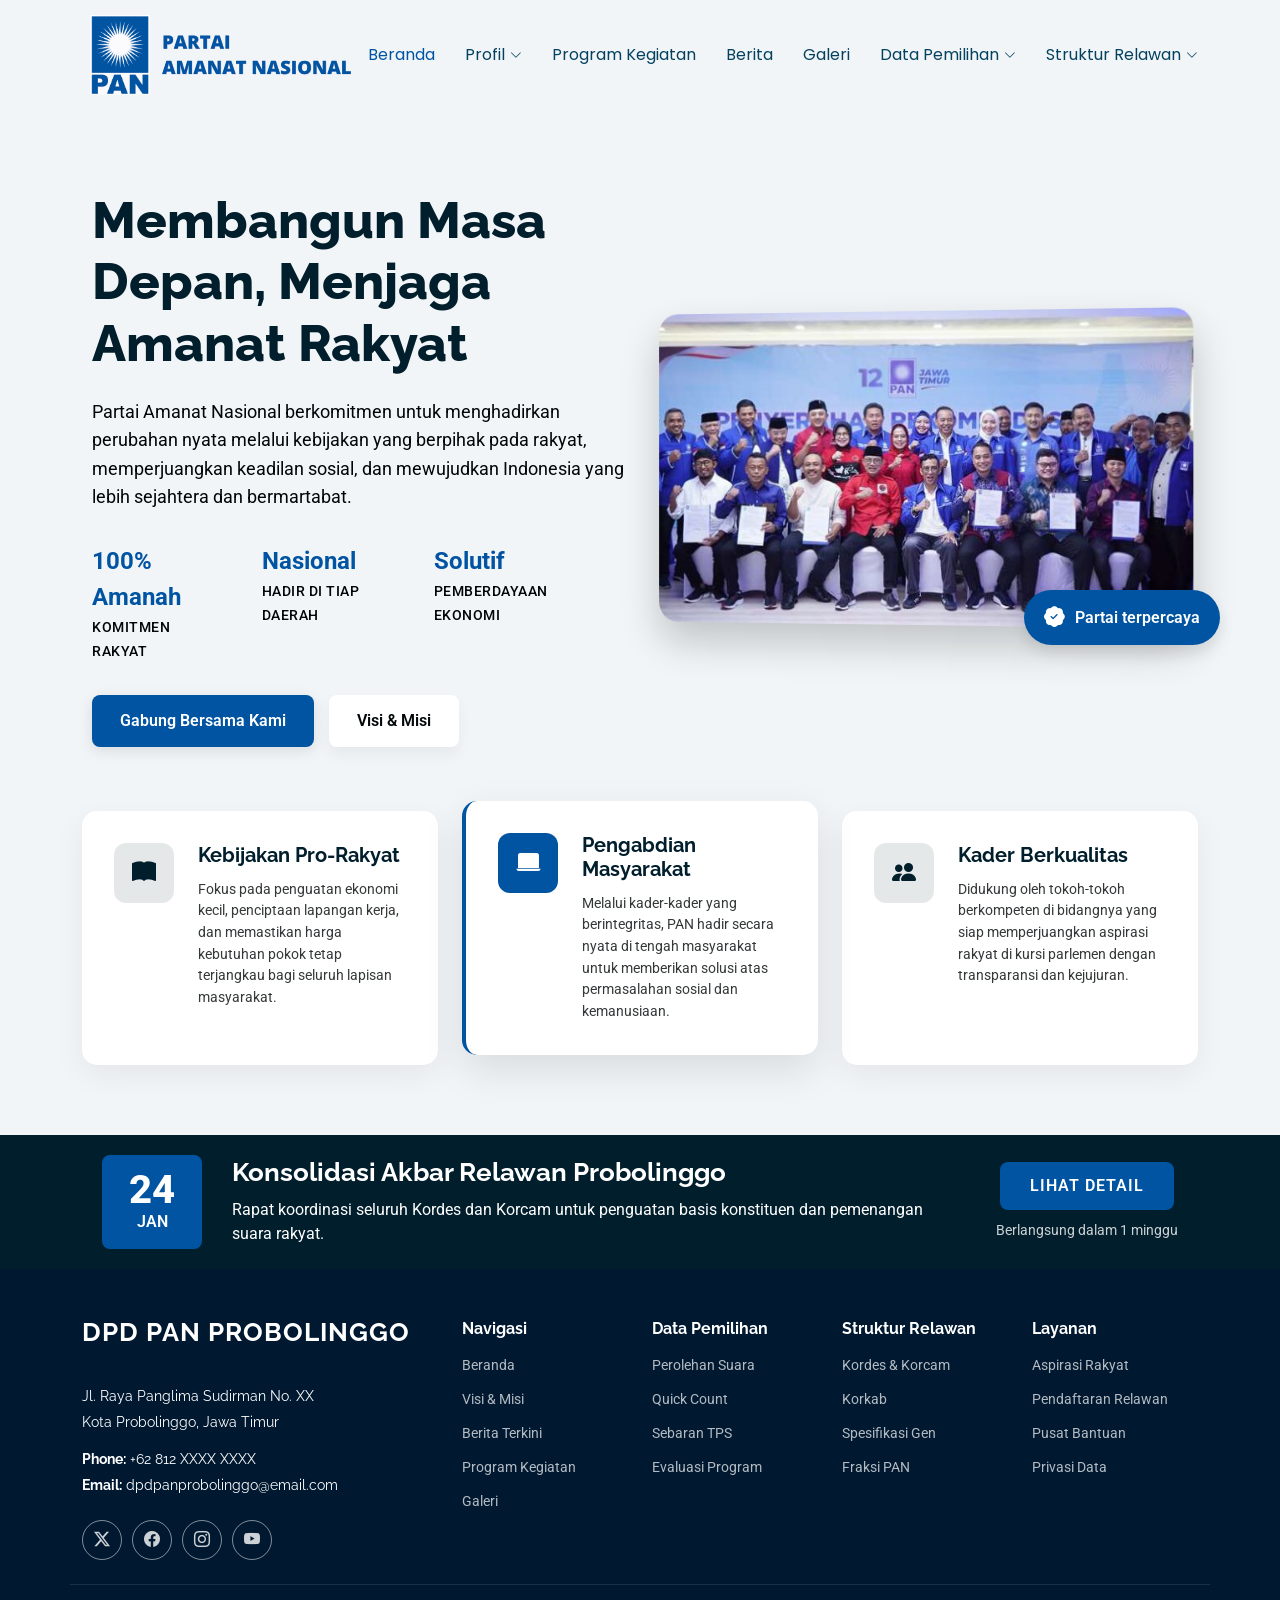
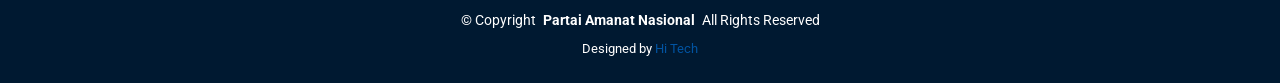
==== index.html @ a0c60e2d "first commit" ====
<!DOCTYPE html>
<html lang="en">

<head>
    <meta charset="utf-8">
    <meta content="width=device-width, initial-scale=1.0" name="viewport">
    <title>Beranda - Partai Amanat Nasional</title>
    <meta name="description" content="">
    <meta name="keywords" content="">

    <!-- Favicons -->
    <link rel="apple-touch-icon" sizes="180x180" href="/assets/img/favicon/apple-touch-icon.png">
    <link rel="icon" type="image/png" sizes="32x32" href="/assets/img/favicon/favicon-32x32.png">
    <link rel="icon" type="image/png" sizes="16x16" href="/assets/img/favicon/favicon-16x16.png">
    <link rel="manifest" href="/assets/img/favicon/site.webmanifest">

    <!-- Fonts -->
    <link href="https://fonts.googleapis.com" rel="preconnect">
    <link href="https://fonts.gstatic.com" rel="preconnect" crossorigin>
    <link href="https://fonts.googleapis.com/css2?family=Roboto:ital,wght@0,100;0,300;0,400;0,500;0,700;0,900;1,100;1,300;1,400;1,500;1,700;1,900&family=Poppins:ital,wght@0,100;0,200;0,300;0,400;0,500;0,600;0,700;0,800;0,900;1,100;1,200;1,300;1,400;1,500;1,600;1,700;1,800;1,900&family=Raleway:ital,wght@0,100;0,200;0,300;0,400;0,500;0,600;0,700;0,800;0,900;1,100;1,200;1,300;1,400;1,500;1,600;1,700;1,800;1,900&display=swap" rel="stylesheet">

    <!-- Vendor CSS Files -->
    <link href="assets/vendor/bootstrap/css/bootstrap.min.css" rel="stylesheet">
    <link href="assets/vendor/bootstrap-icons/bootstrap-icons.css" rel="stylesheet">
    <link href="assets/vendor/aos/aos.css" rel="stylesheet">
    <link href="assets/vendor/swiper/swiper-bundle.min.css" rel="stylesheet">
    <link href="assets/vendor/glightbox/css/glightbox.min.css" rel="stylesheet">

    <!-- Main CSS File -->
    <link href="assets/css/main.css" rel="stylesheet">
</head>

<body class="index-page">

    <header id="header" class="header d-flex align-items-center sticky-top">
        <div class="header-container container-fluid container-xl position-relative d-flex align-items-center justify-content-end">
            <a href="index.html" class="logo d-flex align-items-center me-auto">
                <img src="assets/img/pan2.svg" alt="">
            </a>

            <nav id="navmenu" class="navmenu">
                <ul>
                    <li><a href="index.html" class="active">Beranda</a></li>

                    <li class="dropdown"><a href="#"><span>Profil</span> <i class="bi bi-chevron-down toggle-dropdown"></i></a>
                        <ul>
                            <li><a href="oncoming.html">Visi & Misi</a></li>
                            <li><a href="oncoming.html">Fraksi PAN</a></li>
                            <li><a href="oncoming.html">Kontak Kami</a></li>
                        </ul>
                    </li>

                    <li><a href="oncoming.html">Program Kegiatan</a></li>
                    <li><a href="berita.html">Berita</a></li>
                    <li><a href="oncoming.html">Galeri</a></li>

                    <li class="dropdown"><a href="#"><span>Data Pemilihan</span> <i class="bi bi-chevron-down toggle-dropdown"></i></a>
                        <ul>
                            <li><a href="oncoming.html">Perolehan Suara</a></li>
                            <li><a href="oncoming.html">Quick Count</a></li>
                            <li><a href="oncoming.html">Sebaran Daerah (TPS Probolinggo)</a></li>
                            <li><a href="oncoming.html">Evaluasi Program</a></li>
                        </ul>
                    </li>

                    <li class="dropdown"><a href="#"><span>Struktur Relawan</span> <i class="bi bi-chevron-down toggle-dropdown"></i></a>
                        <ul>
                            <li><a href="oncoming.html">Kordes, Korcam, & Korkab</a></li>
                            <li><a href="oncoming.html">Spesifikasi Gen</a></li>
                        </ul>
                    </li>
                </ul>
                <i class="mobile-nav-toggle d-xl-none bi bi-list"></i>
            </nav>
        </div>
    </header>

    <main class="main">

        <!-- Hero Section -->
        <section id="hero" class="hero section">

            <div class="hero-wrapper">
                <div class="container">
                    <div class="row align-items-center">
                        <div class="col-lg-6 hero-content" data-aos="fade-right" data-aos-delay="100">
                            <h1>Membangun Masa Depan, Menjaga Amanat Rakyat</h1>
                            <p>Partai Amanat Nasional berkomitmen untuk menghadirkan perubahan nyata melalui kebijakan yang berpihak pada rakyat, memperjuangkan keadilan sosial, dan mewujudkan Indonesia yang lebih sejahtera dan bermartabat.</p>
                            <div class="stats-row">
                                <div class="stat-item">
                                    <span class="stat-number">100% Amanah</span>
                                    <span class="stat-label">Komitmen Rakyat</span>
                                </div>
                                <div class="stat-item">
                                    <span class="stat-number">Nasional</span>
                                    <span class="stat-label">Hadir di Tiap Daerah</span>
                                </div>
                                <div class="stat-item">
                                    <span class="stat-number">Solutif</span>
                                    <span class="stat-label">Pemberdayaan Ekonomi</span>
                                </div>
                            </div>
                            <div class="action-buttons">
                                <a href="#" class="btn-primary">Gabung Bersama Kami</a>
                                <a href="#" class="btn-secondary">Visi & Misi</a>
                            </div>
                        </div>
                        <div class="col-lg-6 hero-media" data-aos="zoom-in" data-aos-delay="200">
                            <img src="assets/img/hero.jpg" alt="Education" class="img-fluid main-image">
                            <div class="image-overlay">
                                <div class="badge-accredited">
                                    <i class="bi bi-patch-check-fill"></i>
                                    <span>Partai terpercaya</span>
                                </div>
                            </div>
                        </div>
                    </div>
                </div>
            </div>

            <div class="feature-cards-wrapper" data-aos="fade-up" data-aos-delay="300">
                <div class="container">
                    <div class="row gy-4">
                        <div class="col-lg-4" data-aos="fade-up" data-aos-delay="100">
                            <div class="feature-card">
                                <div class="feature-icon">
                                    <i class="bi bi-book-fill"></i>
                                </div>
                                <div class="feature-content">
                                    <h3>Kebijakan Pro-Rakyat</h3>
                                    <p>Fokus pada penguatan ekonomi kecil, penciptaan lapangan kerja, dan memastikan harga kebutuhan pokok tetap terjangkau bagi seluruh lapisan masyarakat.</p>
                                </div>
                            </div>
                        </div>

                        <div class="col-lg-4" data-aos="fade-up" data-aos-delay="200">
                            <div class="feature-card active">
                                <div class="feature-icon">
                                    <i class="bi bi-laptop-fill"></i>
                                </div>
                                <div class="feature-content">
                                    <h3>Pengabdian Masyarakat</h3>
                                    <p>Melalui kader-kader yang berintegritas, PAN hadir secara nyata di tengah masyarakat untuk memberikan solusi atas permasalahan sosial dan kemanusiaan.</p>
                                </div>
                            </div>
                        </div>

                        <div class="col-lg-4" data-aos="fade-up" data-aos-delay="300">
                            <div class="feature-card">
                                <div class="feature-icon">
                                    <i class="bi bi-people-fill"></i>
                                </div>
                                <div class="feature-content">
                                    <h3>Kader Berkualitas</h3>
                                    <p>Didukung oleh tokoh-tokoh berkompeten di bidangnya yang siap memperjuangkan aspirasi rakyat di kursi parlemen dengan transparansi dan kejujuran.</p>
                                </div>
                            </div>
                        </div>
                    </div>
                </div>
            </div>

            <div class="upcoming-event" data-aos="fade-up" data-aos-delay="400">
                <div class="container">
                    <div class="event-content">
                        <div class="event-date">
                            <span class="day">24</span>
                            <span class="month">JAN</span>
                        </div>
                        <div class="event-info">
                            <h3>Konsolidasi Akbar Relawan Probolinggo</h3>
                            <p>Rapat koordinasi seluruh Kordes dan Korcam untuk penguatan basis konstituen dan pemenangan suara rakyat.</p>
                        </div>
                        <div class="event-action">
                            <a href="program-kegiatan.html" class="btn-event">Lihat Detail</a>
                            <span class="countdown">Berlangsung dalam 1 minggu</span>
                        </div>
                    </div>
                </div>
            </div>

        </section><!-- /Hero Section -->
    </main>

    <footer id="footer" class="footer position-relative dark-background">

        <div class="container footer-top">
            <div class="row gy-4">
                <div class="col-lg-4 col-md-6 footer-about">
                    <a href="index.html" class="logo d-flex align-items-center">
                        <span class="sitename">DPD PAN PROBOLINGGO</span>
                    </a>
                    <div class="footer-contact pt-3">
                        <p>Jl. Raya Panglima Sudirman No. XX</p>
                        <p>Kota Probolinggo, Jawa Timur</p>
                        <p class="mt-3"><strong>Phone:</strong> <span>+62 812 XXXX XXXX</span></p>
                        <p><strong>Email:</strong> <span>dpdpanprobolinggo@email.com</span></p>
                    </div>
                    <div class="social-links d-flex mt-4">
                        <a href="#"><i class="bi bi-twitter-x"></i></a>
                        <a href="#"><i class="bi bi-facebook"></i></a>
                        <a href="#"><i class="bi bi-instagram"></i></a>
                        <a href="#"><i class="bi bi-youtube"></i></a>
                    </div>
                </div>

                <div class="col-lg-2 col-md-3 footer-links">
                    <h4>Navigasi</h4>
                    <ul>
                        <li><a href="index.html">Beranda</a></li>
                        <li><a href="visi-misi.html">Visi & Misi</a></li>
                        <li><a href="berita.html">Berita Terkini</a></li>
                        <li><a href="program.html">Program Kegiatan</a></li>
                        <li><a href="galeri.html">Galeri</a></li>
                    </ul>
                </div>

                <div class="col-lg-2 col-md-3 footer-links">
                    <h4>Data Pemilihan</h4>
                    <ul>
                        <li><a href="perolehan-suara.html">Perolehan Suara</a></li>
                        <li><a href="quick-count.html">Quick Count</a></li>
                        <li><a href="sebaran-konstituen.html">Sebaran TPS</a></li>
                        <li><a href="evaluasi.html">Evaluasi Program</a></li>
                    </ul>
                </div>

                <div class="col-lg-2 col-md-3 footer-links">
                    <h4>Struktur Relawan</h4>
                    <ul>
                        <li><a href="kordes-korcam.html">Kordes & Korcam</a></li>
                        <li><a href="korkab.html">Korkab</a></li>
                        <li><a href="spesifikasi-gen.html">Spesifikasi Gen</a></li>
                        <li><a href="fraksi.html">Fraksi PAN</a></li>
                    </ul>
                </div>

                <div class="col-lg-2 col-md-3 footer-links">
                    <h4>Layanan</h4>
                    <ul>
                        <li><a href="#">Aspirasi Rakyat</a></li>
                        <li><a href="#">Pendaftaran Relawan</a></li>
                        <li><a href="#">Pusat Bantuan</a></li>
                        <li><a href="#">Privasi Data</a></li>
                    </ul>
                </div>

            </div>
        </div>

        <div class="container copyright text-center mt-4">
            <p>© <span>Copyright</span> <strong class="px-1 sitename">Partai Amanat Nasional</strong> <span>All Rights Reserved</span></p>
            <div class="credits">
                Designed by <a href="https://www.instagram.com/hi.tech.software/" target="_blank">Hi Tech</a>
            </div>
        </div>

    </footer>

    <!-- Scroll Top -->
    <a href="#" id="scroll-top" class="scroll-top d-flex align-items-center justify-content-center"><i class="bi bi-arrow-up-short"></i></a>

    <!-- Preloader -->
    <div id="preloader"></div>

    <!-- Vendor JS Files -->
    <script src="assets/vendor/bootstrap/js/bootstrap.bundle.min.js"></script>
    <script src="assets/vendor/php-email-form/validate.js"></script>
    <script src="assets/vendor/aos/aos.js"></script>
    <script src="assets/vendor/swiper/swiper-bundle.min.js"></script>
    <script src="assets/vendor/purecounter/purecounter_vanilla.js"></script>
    <script src="assets/vendor/imagesloaded/imagesloaded.pkgd.min.js"></script>
    <script src="assets/vendor/isotope-layout/isotope.pkgd.min.js"></script>
    <script src="assets/vendor/glightbox/js/glightbox.min.js"></script>

    <!-- Main JS File -->
    <script src="assets/js/main.js"></script>

</body>

</html>
---- assets/css/main.css ----
/**
* Template Name: College
* Template URL: https://bootstrapmade.com/college-bootstrap-education-template/
* Updated: Jun 19 2025 with Bootstrap v5.3.6
* Author: BootstrapMade.com
* License: https://bootstrapmade.com/license/
*/

@charset "UTF-8";

/*--------------------------------------------------------------
# Font & Color Variables
# Help: https://bootstrapmade.com/color-system/
--------------------------------------------------------------*/
/* Fonts */
:root {
  --default-font: "Roboto", system-ui, -apple-system, "Segoe UI", Roboto,
    "Helvetica Neue", Arial, "Noto Sans", "Liberation Sans", sans-serif,
    "Apple Color Emoji", "Segoe UI Emoji", "Segoe UI Symbol", "Noto Color Emoji";
  --heading-font: "Raleway", sans-serif;
  --nav-font: "Poppins", sans-serif;
}

/* Global Colors - The following color variables are used throughout the website. Updating them here will change the color scheme of the entire website */
:root {
  --background-color: #f1f5f7; /* Background color for the entire website, including individual sections */
  --default-color: #010608; /* Default color used for the majority of the text content across the entire website */
  --heading-color: #011e2c; /* Color for headings, subheadings and title throughout the website */
  --accent-color: #0154a2; /* Accent color that represents your brand on the website. It's used for buttons, links, and other elements that need to stand out */
  --surface-color: #ffffff; /* The surface color is used as a background of boxed elements within sections, such as cards, icon boxes, or other elements that require a visual separation from the global background. */
  --contrast-color: #ffffff; /* Contrast color for text, ensuring readability against backgrounds of accent, heading, or default colors. */
}

/* Nav Menu Colors - The following color variables are used specifically for the navigation menu. They are separate from the global colors to allow for more customization options */
:root {
  --nav-color: #04415f; /* The default color of the main navmenu links */
  --nav-hover-color: #0154a2; /* Applied to main navmenu links when they are hovered over or active */
  --nav-mobile-background-color: #ffffff; /* Used as the background color for mobile navigation menu */
  --nav-dropdown-background-color: #ffffff; /* Used as the background color for dropdown items that appear when hovering over primary navigation items */
  --nav-dropdown-color: #010608; /* Used for navigation links of the dropdown items in the navigation menu. */
  --nav-dropdown-hover-color: #0154a2; /* Similar to --nav-hover-color, this color is applied to dropdown navigation links when they are hovered over. */
}

/* Color Presets - These classes override global colors when applied to any section or element, providing reuse of the sam color scheme. */

.light-background {
  --background-color: #e6edf0;
  --surface-color: #ffffff;
}

.dark-background {
  --background-color: #001931;
  --default-color: #ffffff;
  --heading-color: #ffffff;
  --surface-color: #252525;
  --contrast-color: #ffffff;
}

/* Smooth scroll */
:root {
  scroll-behavior: smooth;
}

/*--------------------------------------------------------------
# General Styling & Shared Classes
--------------------------------------------------------------*/
body {
  color: var(--default-color);
  background-color: var(--background-color);
  font-family: var(--default-font);
}

a {
  color: var(--accent-color);
  text-decoration: none;
  transition: 0.3s;
}

a:hover {
  color: color-mix(in srgb, var(--accent-color), transparent 25%);
  text-decoration: none;
}

h1,
h2,
h3,
h4,
h5,
h6 {
  color: var(--heading-color);
  font-family: var(--heading-font);
}

/* PHP Email Form Messages
------------------------------*/
.php-email-form .error-message {
  display: none;
  background: #df1529;
  color: #ffffff;
  text-align: left;
  padding: 15px;
  margin-bottom: 24px;
  font-weight: 600;
}

.php-email-form .sent-message {
  display: none;
  color: #ffffff;
  background: #059652;
  text-align: center;
  padding: 15px;
  margin-bottom: 24px;
  font-weight: 600;
}

.php-email-form .loading {
  display: none;
  background: var(--surface-color);
  text-align: center;
  padding: 15px;
  margin-bottom: 24px;
}

.php-email-form .loading:before {
  content: "";
  display: inline-block;
  border-radius: 50%;
  width: 24px;
  height: 24px;
  margin: 0 10px -6px 0;
  border: 3px solid var(--accent-color);
  border-top-color: var(--surface-color);
  animation: php-email-form-loading 1s linear infinite;
}

@keyframes php-email-form-loading {
  0% {
    transform: rotate(0deg);
  }

  100% {
    transform: rotate(360deg);
  }
}

/*--------------------------------------------------------------
# Global Header
--------------------------------------------------------------*/
.header {
  --background-color: rgba(255, 255, 255, 0);
  --default-color: #ffffff;
  --heading-color: #ffffff;
  color: var(--default-color);
  background-color: var(--background-color);
  padding: 15px 0;
  transition: all 0.5s;
  z-index: 997;
}

.header .header-container {
  background: color-mix(in srgb, var(--default-color), transparent 97%);
  transition: all 0.5s;
  position: relative;
  padding-top: 10px;
  padding-bottom: 10px;
}

.header .logo {
  /* background: var(--accent-color); */
  position: absolute;
  inset: 0 auto 0 0;
  padding: 0 20px;
}

.header .logo img {
  max-height: 80px;
  margin-right: 8px;
}

.header .logo h1 {
  font-size: 26px;
  margin: 0;
  font-weight: 500;
  color: var(--contrast-color);
}

@media (max-width: 1200px) {
  .header .logo {
    order: 1;
  }

  .header .navmenu {
    order: 3;
  }
}

.scrolled .header {
  box-shadow: 0px 0 18px rgba(0, 0, 0, 0.1);
}

/* Global Header on Scroll
------------------------------*/
.scrolled .header {
  --background-color: #ffffff;
}

/*--------------------------------------------------------------
# Navigation Menu
--------------------------------------------------------------*/
/* Navmenu - Desktop */
@media (min-width: 1200px) {
  .navmenu {
    padding: 0;
  }

  .navmenu ul {
    margin: 0;
    padding: 0;
    display: flex;
    list-style: none;
    align-items: center;
  }

  .navmenu li {
    position: relative;
  }

  .navmenu a,
  .navmenu a:focus {
    color: var(--nav-color);
    padding: 18px 15px;
    font-size: 16px;
    font-family: var(--nav-font);
    font-weight: 400;
    display: flex;
    align-items: center;
    justify-content: space-between;
    white-space: nowrap;
    transition: 0.3s;
  }

  .navmenu a i,
  .navmenu a:focus i {
    font-size: 12px;
    line-height: 0;
    margin-left: 5px;
    transition: 0.3s;
  }

  .navmenu li:last-child a {
    padding-right: 0;
  }

  .navmenu li:hover > a,
  .navmenu .active,
  .navmenu .active:focus {
    color: var(--nav-hover-color);
  }

  .navmenu .dropdown ul {
    margin: 0;
    padding: 10px 0;
    background: var(--nav-dropdown-background-color);
    display: block;
    position: absolute;
    visibility: hidden;
    left: 14px;
    top: 130%;
    opacity: 0;
    transition: 0.3s;
    border-radius: 4px;
    z-index: 99;
    box-shadow: 0px 0px 30px rgba(0, 0, 0, 0.1);
  }

  .navmenu .dropdown ul li {
    min-width: 200px;
  }

  .navmenu .dropdown ul a {
    padding: 10px 20px;
    font-size: 15px;
    text-transform: none;
    color: var(--nav-dropdown-color);
  }

  .navmenu .dropdown ul a i {
    font-size: 12px;
  }

  .navmenu .dropdown ul a:hover,
  .navmenu .dropdown ul .active:hover,
  .navmenu .dropdown ul li:hover > a {
    color: var(--nav-dropdown-hover-color);
  }

  .navmenu .dropdown:hover > ul {
    opacity: 1;
    top: 100%;
    visibility: visible;
  }

  .navmenu .dropdown .dropdown ul {
    top: 0;
    left: -90%;
    visibility: hidden;
  }

  .navmenu .dropdown .dropdown:hover > ul {
    opacity: 1;
    top: 0;
    left: -100%;
    visibility: visible;
  }
}

/* Navmenu - Mobile */
@media (max-width: 1199px) {
  .mobile-nav-toggle {
    color: var(--nav-color);
    font-size: 28px;
    line-height: 0;
    margin-right: 10px;
    cursor: pointer;
    transition: color 0.3s;
  }

  .navmenu {
    padding: 0;
    z-index: 9997;
  }

  .navmenu ul {
    display: none;
    list-style: none;
    position: absolute;
    inset: 60px 20px 20px 20px;
    padding: 10px 0;
    margin: 0;
    border-radius: 6px;
    background-color: var(--nav-mobile-background-color);
    overflow-y: auto;
    transition: 0.3s;
    z-index: 9998;
    box-shadow: 0px 0px 30px rgba(0, 0, 0, 0.1);
  }

  .navmenu a,
  .navmenu a:focus {
    color: var(--nav-dropdown-color);
    padding: 10px 20px;
    font-family: var(--nav-font);
    font-size: 17px;
    font-weight: 500;
    display: flex;
    align-items: center;
    justify-content: space-between;
    white-space: nowrap;
    transition: 0.3s;
  }

  .navmenu a i,
  .navmenu a:focus i {
    font-size: 12px;
    line-height: 0;
    margin-left: 5px;
    width: 30px;
    height: 30px;
    display: flex;
    align-items: center;
    justify-content: center;
    border-radius: 50%;
    transition: 0.3s;
    background-color: color-mix(in srgb, var(--accent-color), transparent 90%);
  }

  .navmenu a i:hover,
  .navmenu a:focus i:hover {
    background-color: var(--accent-color);
    color: var(--contrast-color);
  }

  .navmenu a:hover,
  .navmenu .active,
  .navmenu .active:focus {
    color: var(--nav-dropdown-hover-color);
  }

  .navmenu .active i,
  .navmenu .active:focus i {
    background-color: var(--accent-color);
    color: var(--contrast-color);
    transform: rotate(180deg);
  }

  .navmenu .dropdown ul {
    position: static;
    display: none;
    z-index: 99;
    padding: 10px 0;
    margin: 10px 20px;
    background-color: var(--nav-dropdown-background-color);
    border: 1px solid color-mix(in srgb, var(--default-color), transparent 90%);
    box-shadow: none;
    transition: all 0.5s ease-in-out;
  }

  .navmenu .dropdown ul ul {
    background-color: rgba(33, 37, 41, 0.1);
  }

  .navmenu .dropdown > .dropdown-active {
    display: block;
    background-color: rgba(33, 37, 41, 0.03);
  }

  .mobile-nav-active {
    overflow: hidden;
  }

  .mobile-nav-active .mobile-nav-toggle {
    color: #fff;
    position: absolute;
    font-size: 32px;
    top: 15px;
    right: 15px;
    margin-right: 0;
    z-index: 9999;
  }

  .mobile-nav-active .navmenu {
    position: fixed;
    overflow: hidden;
    inset: 0;
    background: rgba(33, 37, 41, 0.8);
    transition: 0.3s;
  }

  .mobile-nav-active .navmenu > ul {
    display: block;
  }
}

/*--------------------------------------------------------------
# Global Footer
--------------------------------------------------------------*/
.footer {
  color: var(--default-color);
  background-color: var(--background-color);
  font-size: 14px;
  position: relative;
}

.footer .footer-top {
  padding-top: 50px;
}

.footer .footer-about .logo {
  line-height: 1;
  margin-bottom: 25px;
}

.footer .footer-about .logo img {
  max-height: 40px;
  margin-right: 6px;
}

.footer .footer-about .logo span {
  color: var(--heading-color);
  font-family: var(--heading-font);
  font-size: 26px;
  font-weight: 700;
  letter-spacing: 1px;
}

.footer .footer-about p {
  font-size: 14px;
  font-family: var(--heading-font);
}

.footer .social-links a {
  display: flex;
  align-items: center;
  justify-content: center;
  width: 40px;
  height: 40px;
  border-radius: 50%;
  border: 1px solid color-mix(in srgb, var(--default-color), transparent 50%);
  font-size: 16px;
  color: color-mix(in srgb, var(--default-color), transparent 20%);
  margin-right: 10px;
  transition: 0.3s;
}

.footer .social-links a:hover {
  color: var(--accent-color);
  border-color: var(--accent-color);
}

.footer h4 {
  font-size: 16px;
  font-weight: bold;
  position: relative;
  padding-bottom: 12px;
}

.footer .footer-links {
  margin-bottom: 30px;
}

.footer .footer-links ul {
  list-style: none;
  padding: 0;
  margin: 0;
}

.footer .footer-links ul i {
  padding-right: 2px;
  font-size: 12px;
  line-height: 0;
}

.footer .footer-links ul li {
  padding: 10px 0;
  display: flex;
  align-items: center;
}

.footer .footer-links ul li:first-child {
  padding-top: 0;
}

.footer .footer-links ul a {
  color: color-mix(in srgb, var(--default-color), transparent 30%);
  display: inline-block;
  line-height: 1;
}

.footer .footer-links ul a:hover {
  color: var(--accent-color);
}

.footer .footer-contact p {
  margin-bottom: 5px;
}

.footer .copyright {
  padding: 25px 0;
  border-top: 1px solid
    color-mix(in srgb, var(--default-color), transparent 90%);
}

.footer .copyright p {
  margin-bottom: 0;
}

.footer .credits {
  margin-top: 8px;
  font-size: 13px;
}

/*--------------------------------------------------------------
# Preloader
--------------------------------------------------------------*/
#preloader {
  position: fixed;
  inset: 0;
  z-index: 999999;
  overflow: hidden;
  background: var(--background-color);
  transition: all 0.6s ease-out;
}

#preloader:before {
  content: "";
  position: fixed;
  top: calc(50% - 30px);
  left: calc(50% - 30px);
  border: 6px solid #ffffff;
  border-color: var(--accent-color) transparent var(--accent-color) transparent;
  border-radius: 50%;
  width: 60px;
  height: 60px;
  animation: animate-preloader 1.5s linear infinite;
}

@keyframes animate-preloader {
  0% {
    transform: rotate(0deg);
  }

  100% {
    transform: rotate(360deg);
  }
}

/*--------------------------------------------------------------
# Scroll Top Button
--------------------------------------------------------------*/
.scroll-top {
  position: fixed;
  visibility: hidden;
  opacity: 0;
  right: 15px;
  bottom: 15px;
  z-index: 99999;
  background-color: var(--accent-color);
  width: 40px;
  height: 40px;
  border-radius: 4px;
  transition: all 0.4s;
}

.scroll-top i {
  font-size: 24px;
  color: var(--contrast-color);
  line-height: 0;
}

.scroll-top:hover {
  background-color: color-mix(in srgb, var(--accent-color), transparent 20%);
  color: var(--contrast-color);
}

.scroll-top.active {
  visibility: visible;
  opacity: 1;
}

/*--------------------------------------------------------------
# Disable aos animation delay on mobile devices
--------------------------------------------------------------*/
@media screen and (max-width: 768px) {
  [data-aos-delay] {
    transition-delay: 0 !important;
  }
}

/*--------------------------------------------------------------
# Global Page Titles & Breadcrumbs
--------------------------------------------------------------*/
.page-title {
  color: var(--default-color);
  background-color: var(--background-color);
  padding: 25px 0;
  position: relative;
}

.page-title h1 {
  font-size: 24px;
  font-weight: 700;
}

.page-title .breadcrumbs ol {
  display: flex;
  flex-wrap: wrap;
  list-style: none;
  padding: 0;
  margin: 0;
  font-size: 14px;
  font-weight: 400;
}

.page-title .breadcrumbs ol li + li {
  padding-left: 10px;
}

.page-title .breadcrumbs ol li + li::before {
  content: "/";
  display: inline-block;
  padding-right: 10px;
  color: color-mix(in srgb, var(--default-color), transparent 70%);
}

/*--------------------------------------------------------------
# Global Sections
--------------------------------------------------------------*/
section,
.section {
  color: var(--default-color);
  background-color: var(--background-color);
  padding: 60px 0;
  scroll-margin-top: 90px;
  overflow: clip;
}

@media (max-width: 1199px) {
  section,
  .section {
    scroll-margin-top: 66px;
  }
}

/*--------------------------------------------------------------
# Global Section Titles
--------------------------------------------------------------*/
.section-title {
  text-align: center;
  padding-bottom: 60px;
  position: relative;
}

.section-title h2 {
  font-size: 32px;
  font-weight: 700;
  margin-bottom: 20px;
  padding-bottom: 20px;
  position: relative;
}

.section-title h2:before {
  content: "";
  position: absolute;
  display: block;
  width: 160px;
  height: 1px;
  background: color-mix(in srgb, var(--default-color), transparent 60%);
  left: 0;
  right: 0;
  bottom: 1px;
  margin: auto;
}

.section-title h2::after {
  content: "";
  position: absolute;
  display: block;
  width: 60px;
  height: 3px;
  background: var(--accent-color);
  left: 0;
  right: 0;
  bottom: 0;
  margin: auto;
}

.section-title p {
  margin-bottom: 0;
}

/*--------------------------------------------------------------
# Hero Section
--------------------------------------------------------------*/
.hero {
  position: relative;
  overflow: hidden;
  padding: 0px;
}

.hero .hero-wrapper {
  padding: 80px;
}

@media (max-width: 992px) {
  .hero .hero-wrapper {
    padding: 100px 0 60px;
    text-align: center;
  }
}

.hero .hero-wrapper .hero-content h1 {
  font-size: 3.2rem;
  font-weight: 800;
  margin-bottom: 1.5rem;
  line-height: 1.2;
}

@media (max-width: 992px) {
  .hero .hero-wrapper .hero-content h1 {
    font-size: 2.5rem;
  }
}

@media (max-width: 576px) {
  .hero .hero-wrapper .hero-content h1 {
    font-size: 2rem;
  }
}

.hero .hero-wrapper .hero-content p {
  font-size: 1.1rem;
  margin-bottom: 2rem;
  line-height: 1.6;
}

.hero .hero-wrapper .hero-content .stats-row {
  display: flex;
  margin-bottom: 2rem;
}

@media (max-width: 992px) {
  .hero .hero-wrapper .hero-content .stats-row {
    justify-content: center;
    flex-wrap: wrap;
  }
}

.hero .hero-wrapper .hero-content .stats-row .stat-item {
  margin-right: 2.5rem;
}

@media (max-width: 992px) {
  .hero .hero-wrapper .hero-content .stats-row .stat-item {
    margin: 0 1.5rem 1rem;
  }
}

.hero .hero-wrapper .hero-content .stats-row .stat-item .stat-number {
  display: block;
  font-size: 1.5rem;
  font-weight: 700;
  color: var(--accent-color);
}

.hero .hero-wrapper .hero-content .stats-row .stat-item .stat-label {
  font-size: 0.85rem;
  font-weight: 500;
  text-transform: uppercase;
  letter-spacing: 0.5px;
}

.hero .hero-wrapper .hero-content .action-buttons {
  display: flex;
  gap: 15px;
}

@media (max-width: 992px) {
  .hero .hero-wrapper .hero-content .action-buttons {
    justify-content: center;
    flex-wrap: wrap;
  }
}

.hero .hero-wrapper .hero-content .action-buttons a {
  padding: 14px 28px;
  font-weight: 600;
  border-radius: 8px;
  font-size: 1rem;
  text-align: center;
  transition: all 0.3s ease;
}

@media (max-width: 576px) {
  .hero .hero-wrapper .hero-content .action-buttons a {
    width: 100%;
  }
}

.hero .hero-wrapper .hero-content .action-buttons .btn-primary {
  background: var(--accent-color);
  color: var(--contrast-color);
  box-shadow: 0 4px 15px rgba(0, 0, 0, 0.1);
}

.hero .hero-wrapper .hero-content .action-buttons .btn-primary:hover {
  background: color-mix(in srgb, var(--accent-color), transparent 15%);
  transform: translateY(-3px);
  box-shadow: 0 8px 25px rgba(0, 0, 0, 0.15);
}

.hero .hero-wrapper .hero-content .action-buttons .btn-secondary {
  background: var(--surface-color);
  color: var(--default-color);
  box-shadow: 0 8px 15px rgba(0, 0, 0, 0.05);
}

.hero .hero-wrapper .hero-content .action-buttons .btn-secondary:hover {
  color: var(--heading-color);
  transform: translateY(-3px);
  box-shadow: 0 8px 25px rgba(0, 0, 0, 0.15);
}

.hero .hero-wrapper .hero-media {
  position: relative;
}

@media (max-width: 992px) {
  .hero .hero-wrapper .hero-media {
    margin-top: 3rem;
    max-width: 80%;
    margin-left: auto;
    margin-right: auto;
  }
}

.hero .hero-wrapper .hero-media .main-image {
  border-radius: 20px;
  box-shadow: 0 20px 40px rgba(0, 0, 0, 0.2);
  transform: perspective(1000px) rotateY(-5deg);
  transition: all 0.5s ease;
}

.hero .hero-wrapper .hero-media .main-image:hover {
  transform: perspective(1000px) rotateY(0);
}

.hero .hero-wrapper .hero-media .image-overlay {
  position: absolute;
  bottom: -20px;
  right: -20px;
}

@media (max-width: 992px) {
  .hero .hero-wrapper .hero-media .image-overlay {
    right: 0;
  }
}

.hero .hero-wrapper .hero-media .image-overlay .badge-accredited {
  background: var(--accent-color);
  color: var(--contrast-color);
  padding: 12px 20px;
  border-radius: 50px;
  font-weight: 600;
  display: flex;
  align-items: center;
  gap: 10px;
  box-shadow: 0 8px 15px rgba(0, 0, 0, 0.1);
}

.hero .hero-wrapper .hero-media .image-overlay .badge-accredited i {
  font-size: 1.3rem;
}

.hero .feature-cards-wrapper {
  margin-top: -40px;
  padding-bottom: 40px;
  position: relative;
  z-index: 10;
}

.hero .feature-cards-wrapper .feature-card {
  background: var(--surface-color);
  border-radius: 15px;
  padding: 2rem;
  box-shadow: 0 10px 30px rgba(0, 0, 0, 0.06);
  display: flex;
  align-items: flex-start;
  gap: 1.5rem;
  height: 100%;
  transition: all 0.3s ease;
}

.hero .feature-cards-wrapper .feature-card:hover,
.hero .feature-cards-wrapper .feature-card.active {
  transform: translateY(-10px);
  box-shadow: 0 15px 40px rgba(0, 0, 0, 0.1);
}

.hero .feature-cards-wrapper .feature-card.active {
  background: var(--surface-color);
  border-left: 4px solid var(--accent-color);
}

.hero .feature-cards-wrapper .feature-card.active .feature-icon {
  background: var(--accent-color);
  color: var(--contrast-color);
}

.hero .feature-cards-wrapper .feature-card .feature-icon {
  width: 60px;
  height: 60px;
  background: color-mix(in srgb, var(--heading-color), transparent 90%);
  color: var(--heading-color);
  border-radius: 12px;
  display: flex;
  align-items: center;
  justify-content: center;
  font-size: 1.5rem;
  transition: all 0.3s ease;
}

.hero .feature-cards-wrapper .feature-card .feature-content {
  flex: 1;
}

.hero .feature-cards-wrapper .feature-card .feature-content h3 {
  font-size: 1.25rem;
  margin-bottom: 0.75rem;
  font-weight: 700;
}

.hero .feature-cards-wrapper .feature-card .feature-content p {
  font-size: 0.9rem;
  color: color-mix(in srgb, var(--default-color), transparent 20%);
  margin: 0;
}

.hero .upcoming-event {
  background: var(--heading-color);
  color: var(--contrast-color);
  padding: 0;
  margin: 30px 0 0;
}

.hero .upcoming-event .event-content {
  display: flex;
  align-items: center;
  flex-wrap: wrap;
  padding: 20px;
  position: relative;
  border-radius: 10px;
  overflow: hidden;
}

@media (max-width: 992px) {
  .hero .upcoming-event .event-content {
    flex-direction: column;
    text-align: center;
  }
}

.hero .upcoming-event .event-content > * {
  position: relative;
  z-index: 1;
}

.hero .upcoming-event .event-content .event-date {
  display: flex;
  flex-direction: column;
  background: var(--accent-color);
  color: var(--contrast-color);
  text-align: center;
  padding: 15px;
  border-radius: 8px;
  margin-right: 30px;
  min-width: 100px;
}

@media (max-width: 992px) {
  .hero .upcoming-event .event-content .event-date {
    margin: 0 auto 20px;
  }
}

.hero .upcoming-event .event-content .event-date .day {
  font-size: 2.5rem;
  font-weight: 800;
  line-height: 1;
}

.hero .upcoming-event .event-content .event-date .month {
  font-size: 1rem;
  font-weight: 600;
  text-transform: uppercase;
}

.hero .upcoming-event .event-content .event-info {
  flex: 1;
  margin-right: 30px;
}

@media (max-width: 992px) {
  .hero .upcoming-event .event-content .event-info {
    margin-right: 0;
    margin-bottom: 20px;
  }
}

.hero .upcoming-event .event-content .event-info h3 {
  font-size: 1.6rem;
  color: var(--contrast-color);
  margin-bottom: 10px;
  font-weight: 700;
}

@media (max-width: 576px) {
  .hero .upcoming-event .event-content .event-info h3 {
    font-size: 1.3rem;
  }
}

.hero .upcoming-event .event-content .event-info p {
  font-size: 1rem;
  margin: 0;
}

.hero .upcoming-event .event-content .event-action {
  display: flex;
  flex-direction: column;
  align-items: center;
}

.hero .upcoming-event .event-content .event-action .btn-event {
  background: var(--accent-color);
  color: var(--contrast-color);
  padding: 12px 30px;
  border-radius: 8px;
  font-weight: 600;
  display: inline-block;
  text-transform: uppercase;
  letter-spacing: 1px;
  margin-bottom: 10px;
  transition: all 0.3s ease;
}

.hero .upcoming-event .event-content .event-action .btn-event:hover {
  background: color-mix(in srgb, var(--accent-color), transparent 15%);
  transform: translateY(-3px);
  box-shadow: 0 10px 20px rgba(0, 0, 0, 0.15);
}

.hero .upcoming-event .event-content .event-action .countdown {
  font-size: 0.9rem;
  opacity: 0.8;
}

/*--------------------------------------------------------------
# About Section
--------------------------------------------------------------*/
.about .about-content h2 {
  font-size: 2.5rem;
  margin-bottom: 20px;
  font-weight: 700;
}

.about .about-content h3 {
  color: var(--accent-color);
  font-weight: 600;
  margin-bottom: 10px;
  font-size: 1.1rem;
}

.about .about-content p {
  margin-bottom: 30px;
}

.about .about-content .timeline {
  position: relative;
  margin-top: 40px;
  padding-left: 30px;
}

.about .about-content .timeline:before {
  content: "";
  position: absolute;
  left: 0;
  top: 0;
  height: 100%;
  width: 3px;
  background-color: color-mix(in srgb, var(--accent-color), transparent 70%);
}

.about .about-content .timeline .timeline-item {
  position: relative;
  margin-bottom: 30px;
}

.about .about-content .timeline .timeline-item:last-child {
  margin-bottom: 0;
}

.about .about-content .timeline .timeline-item .timeline-dot {
  position: absolute;
  left: -35px;
  top: 5px;
  width: 16px;
  height: 16px;
  border-radius: 50%;
  background-color: var(--accent-color);
}

.about .about-content .timeline .timeline-item .timeline-content h4 {
  font-weight: 700;
  font-size: 1.25rem;
  margin-bottom: 10px;
  color: var(--heading-color);
}

.about .about-content .timeline .timeline-item .timeline-content p {
  margin-bottom: 0;
}

.about .about-image {
  position: relative;
}

.about .about-image img {
  width: 100%;
  box-shadow: 0 10px 30px rgba(0, 0, 0, 0.1);
}

.about .about-image .mission-vision {
  margin-top: 30px;
  display: grid;
  grid-template-columns: 1fr 1fr;
  gap: 20px;
}

@media (max-width: 768px) {
  .about .about-image .mission-vision {
    grid-template-columns: 1fr;
  }
}

.about .about-image .mission-vision .mission,
.about .about-image .mission-vision .vision {
  background-color: var(--surface-color);
  padding: 25px;
  border-radius: 10px;
  box-shadow: 0 5px 25px rgba(0, 0, 0, 0.05);
}

.about .about-image .mission-vision .mission h3,
.about .about-image .mission-vision .vision h3 {
  font-size: 1.3rem;
  margin-bottom: 15px;
  font-weight: 600;
  position: relative;
  padding-left: 15px;
}

.about .about-image .mission-vision .mission h3:before,
.about .about-image .mission-vision .vision h3:before {
  content: "";
  position: absolute;
  left: 0;
  top: 8px;
  width: 5px;
  height: 20px;
  background-color: var(--accent-color);
  border-radius: 3px;
}

.about .about-image .mission-vision .mission p,
.about .about-image .mission-vision .vision p {
  margin-bottom: 0;
  font-size: 0.95rem;
}

.about .core-values {
  margin-top: 30px;
}

.about .core-values h3 {
  font-size: 1.8rem;
  font-weight: 700;
}

.about .core-values .value-card {
  background-color: var(--surface-color);
  padding: 30px 20px;
  border-radius: 10px;
  text-align: center;
  height: 100%;
  transition: all 0.3s ease;
  box-shadow: 0 5px 15px rgba(0, 0, 0, 0.05);
}

.about .core-values .value-card:hover {
  transform: translateY(-5px);
  box-shadow: 0 10px 25px rgba(0, 0, 0, 0.1);
}

.about .core-values .value-card .value-icon {
  display: inline-flex;
  align-items: center;
  justify-content: center;
  width: 70px;
  height: 70px;
  border-radius: 50%;
  background-color: color-mix(in srgb, var(--accent-color), transparent 90%);
  margin-bottom: 20px;
}

.about .core-values .value-card .value-icon i {
  font-size: 32px;
  color: var(--accent-color);
}

.about .core-values .value-card h4 {
  font-size: 1.2rem;
  margin-bottom: 15px;
  font-weight: 600;
}

.about .core-values .value-card p {
  font-size: 0.95rem;
  margin-bottom: 0;
}

/*--------------------------------------------------------------
# Featured Programs Section
--------------------------------------------------------------*/
.featured-programs .program-banner {
  background-color: var(--surface-color);
  border-radius: 20px;
  overflow: hidden;
  box-shadow: 0 8px 30px 0
    color-mix(in srgb, var(--heading-color), transparent 90%);
  transition: transform 0.4s ease, box-shadow 0.4s ease;
}

.featured-programs .program-banner:hover {
  transform: translateY(-5px);
  box-shadow: 0 15px 40px 0
    color-mix(in srgb, var(--heading-color), transparent 85%);
}

.featured-programs .banner-image {
  position: relative;
  height: 280px;
  overflow: hidden;
}

.featured-programs .banner-image img {
  width: 100%;
  height: 100%;
  object-fit: cover;
  transition: transform 0.6s ease;
}

.featured-programs .banner-image:hover img {
  transform: scale(1.05);
}

.featured-programs .banner-badge {
  position: absolute;
  top: 20px;
  right: 20px;
  background: linear-gradient(
    135deg,
    var(--accent-color),
    color-mix(in srgb, var(--accent-color), #000 20%)
  );
  color: var(--contrast-color);
  padding: 8px 16px;
  border-radius: 25px;
  font-size: 0.8rem;
  font-weight: 600;
  box-shadow: 0 4px 15px 0
    color-mix(in srgb, var(--accent-color), transparent 60%);
}

.featured-programs .banner-info {
  padding: 35px 30px;
}

.featured-programs .banner-info .program-header {
  margin-bottom: 20px;
}

.featured-programs .banner-info .program-header h3 {
  font-size: 1.8rem;
  font-weight: 700;
  margin-bottom: 15px;
  color: var(--heading-color);
}

.featured-programs .banner-info .program-header .program-stats {
  display: flex;
  gap: 25px;
}

.featured-programs .banner-info .program-header .program-stats span {
  font-size: 0.9rem;
  color: color-mix(in srgb, var(--default-color), transparent 30%);
  display: flex;
  align-items: center;
}

.featured-programs .banner-info .program-header .program-stats span i {
  margin-right: 8px;
  color: var(--accent-color);
  font-size: 1rem;
}

.featured-programs .banner-info p {
  color: color-mix(in srgb, var(--default-color), transparent 25%);
  margin-bottom: 25px;
  line-height: 1.7;
}

.featured-programs .banner-info .program-details {
  display: flex;
  gap: 30px;
  margin-bottom: 30px;
}

.featured-programs .banner-info .program-details .detail-item {
  display: flex;
  align-items: center;
}

.featured-programs .banner-info .program-details .detail-item i {
  color: var(--accent-color);
  margin-right: 10px;
  font-size: 1.1rem;
}

.featured-programs .banner-info .program-details .detail-item span {
  color: color-mix(in srgb, var(--heading-color), transparent 20%);
  font-weight: 600;
}

.featured-programs .banner-info .discover-btn {
  display: inline-block;
  background: linear-gradient(
    135deg,
    var(--accent-color),
    color-mix(in srgb, var(--accent-color), #000 15%)
  );
  color: var(--contrast-color);
  padding: 12px 28px;
  border-radius: 30px;
  font-weight: 600;
  transition: all 0.3s ease;
  box-shadow: 0 4px 15px 0
    color-mix(in srgb, var(--accent-color), transparent 70%);
}

.featured-programs .banner-info .discover-btn:hover {
  transform: translateY(-2px);
  box-shadow: 0 6px 20px 0
    color-mix(in srgb, var(--accent-color), transparent 60%);
  color: var(--contrast-color);
}

.featured-programs .programs-grid {
  height: 100%;
  display: flex;
  align-items: center;
}

.featured-programs .program-item {
  display: flex;
  align-items: center;
  background-color: var(--surface-color);
  padding: 20px;
  border-radius: 15px;
  transition: all 0.3s ease;
  border: 1px solid color-mix(in srgb, var(--heading-color), transparent 90%);
  cursor: pointer;
}

.featured-programs .program-item:hover {
  background-color: color-mix(in srgb, var(--accent-color), transparent 95%);
  border-color: color-mix(in srgb, var(--accent-color), transparent 80%);
  transform: translateX(10px);
}

.featured-programs .program-item:hover .item-arrow i {
  transform: translateX(5px);
  color: var(--accent-color);
}

.featured-programs .program-item .item-icon {
  width: 70px;
  height: 70px;
  border-radius: 12px;
  overflow: hidden;
  margin-right: 20px;
  flex-shrink: 0;
}

.featured-programs .program-item .item-icon img {
  width: 100%;
  height: 100%;
  object-fit: cover;
}

.featured-programs .program-item .item-content {
  flex: 1;
}

.featured-programs .program-item .item-content h4 {
  font-size: 1.1rem;
  font-weight: 600;
  margin-bottom: 8px;
  color: var(--heading-color);
}

.featured-programs .program-item .item-content p {
  color: color-mix(in srgb, var(--default-color), transparent 30%);
  font-size: 0.9rem;
  margin-bottom: 10px;
  line-height: 1.5;
}

.featured-programs .program-item .item-content .meta-info {
  display: flex;
  gap: 15px;
}

.featured-programs .program-item .item-content .meta-info span {
  font-size: 0.8rem;
  color: color-mix(in srgb, var(--accent-color), transparent 20%);
  font-weight: 500;
}

.featured-programs .program-item .item-arrow {
  margin-left: 15px;
}

.featured-programs .program-item .item-arrow i {
  font-size: 1.2rem;
  color: color-mix(in srgb, var(--default-color), transparent 50%);
  transition: all 0.3s ease;
}

@media (max-width: 992px) {
  .featured-programs .row {
    flex-direction: column-reverse;
  }

  .featured-programs .banner-info {
    padding: 25px 20px;
  }

  .featured-programs .banner-info .program-header h3 {
    font-size: 1.5rem;
  }

  .featured-programs .banner-info .program-stats {
    flex-direction: column;
    gap: 10px;
  }

  .featured-programs .banner-info .program-details {
    flex-direction: column;
    gap: 15px;
  }

  .featured-programs .program-item {
    padding: 15px;
  }

  .featured-programs .program-item .item-icon {
    width: 60px;
    height: 60px;
    margin-right: 15px;
  }

  .featured-programs .program-item .item-content h4 {
    font-size: 1rem;
  }
}

@media (max-width: 576px) {
  .featured-programs .banner-image {
    height: 220px;
  }

  .featured-programs .program-item {
    flex-direction: column;
    text-align: center;
  }

  .featured-programs .program-item .item-icon {
    margin-right: 0;
    margin-bottom: 15px;
  }

  .featured-programs .program-item .item-arrow {
    margin-left: 0;
    margin-top: 10px;
  }
}

/*--------------------------------------------------------------
# Students Life Block Section
--------------------------------------------------------------*/
.students-life-block .hero-image-wrapper {
  position: relative;
}

.students-life-block .hero-image-wrapper .main-image {
  border-radius: 20px;
  box-shadow: 0 20px 60px rgba(0, 0, 0, 0.1);
}

.students-life-block .hero-image-wrapper .floating-card {
  position: absolute;
  bottom: 30px;
  right: 30px;
  background: var(--surface-color);
  padding: 1.5rem 2rem;
  border-radius: 16px;
  box-shadow: 0 15px 40px rgba(0, 0, 0, 0.15);
  display: flex;
  align-items: center;
  gap: 1rem;
}

.students-life-block .hero-image-wrapper .floating-card .card-icon {
  width: 50px;
  height: 50px;
  background: linear-gradient(
    135deg,
    var(--accent-color),
    color-mix(in srgb, var(--accent-color), #ff6b6b 30%)
  );
  border-radius: 12px;
  display: flex;
  align-items: center;
  justify-content: center;
}

.students-life-block .hero-image-wrapper .floating-card .card-icon i {
  color: var(--contrast-color);
  font-size: 1.5rem;
}

.students-life-block .hero-image-wrapper .floating-card .card-content {
  display: flex;
  flex-direction: column;
}

.students-life-block
  .hero-image-wrapper
  .floating-card
  .card-content
  .card-number {
  font-size: 1.5rem;
  font-weight: 700;
  color: var(--heading-color);
  line-height: 1;
}

.students-life-block
  .hero-image-wrapper
  .floating-card
  .card-content
  .card-label {
  font-size: 0.9rem;
  color: color-mix(in srgb, var(--default-color), transparent 30%);
}

.students-life-block .content-wrapper .section-badge {
  display: inline-block;
  background: color-mix(in srgb, var(--accent-color), transparent 90%);
  color: var(--accent-color);
  padding: 8px 20px;
  border-radius: 25px;
  font-size: 0.9rem;
  font-weight: 600;
  margin-bottom: 1.5rem;
}

.students-life-block .content-wrapper h2 {
  font-size: 2.5rem;
  font-weight: 700;
  line-height: 1.2;
  margin-bottom: 1.5rem;
}

@media (max-width: 768px) {
  .students-life-block .content-wrapper h2 {
    font-size: 2rem;
  }
}

.students-life-block .content-wrapper .lead-text {
  font-size: 1.1rem;
  color: color-mix(in srgb, var(--default-color), transparent 20%);
  margin-bottom: 2rem;
  line-height: 1.6;
}

.students-life-block .info-grid {
  margin-bottom: 2.5rem;
}

.students-life-block .info-grid .info-item {
  display: flex;
  align-items: center;
  gap: 1rem;
  margin-bottom: 1.5rem;
}

.students-life-block .info-grid .info-item .info-icon {
  width: 60px;
  height: 60px;
  background: linear-gradient(
    135deg,
    color-mix(in srgb, var(--accent-color), transparent 85%),
    color-mix(in srgb, var(--accent-color), transparent 95%)
  );
  border-radius: 15px;
  display: flex;
  align-items: center;
  justify-content: center;
  flex-shrink: 0;
}

.students-life-block .info-grid .info-item .info-icon i {
  font-size: 1.5rem;
  color: var(--accent-color);
}

.students-life-block .info-grid .info-item .info-text {
  display: flex;
  flex-direction: column;
  gap: 0.25rem;
}

.students-life-block .info-grid .info-item .info-text strong {
  font-weight: 600;
  color: var(--heading-color);
}

.students-life-block .info-grid .info-item .info-text span {
  font-size: 0.95rem;
  color: color-mix(in srgb, var(--default-color), transparent 30%);
}

.students-life-block .cta-section {
  display: flex;
  align-items: center;
  gap: 2rem;
}

.students-life-block .cta-section .btn-primary {
  background: var(--accent-color);
  color: var(--contrast-color);
  padding: 14px 30px;
  border-radius: 50px;
  font-weight: 600;
  text-decoration: none;
  transition: all 0.3s ease;
  border: 2px solid var(--accent-color);
}

.students-life-block .cta-section .btn-primary:hover {
  background: transparent;
  color: var(--accent-color);
  transform: translateY(-2px);
}

.students-life-block .cta-section .btn-link {
  display: flex;
  align-items: center;
  gap: 0.75rem;
  color: var(--heading-color);
  text-decoration: none;
  font-weight: 600;
  transition: all 0.3s ease;
}

.students-life-block .cta-section .btn-link i {
  font-size: 2rem;
  color: var(--accent-color);
}

.students-life-block .cta-section .btn-link:hover {
  color: var(--accent-color);
  transform: translateX(5px);
}

@media (max-width: 576px) {
  .students-life-block .cta-section {
    flex-direction: column;
    align-items: flex-start;
    gap: 1.5rem;
  }
}

.students-life-block .activities-showcase {
  margin-top: 4rem;
}

.students-life-block .activities-showcase .featured-activity {
  height: 100%;
  border-radius: 20px;
  overflow: hidden;
  position: relative;
}

.students-life-block .activities-showcase .featured-activity .activity-media {
  position: relative;
  height: 400px;
  overflow: hidden;
}

.students-life-block
  .activities-showcase
  .featured-activity
  .activity-media
  img {
  width: 100%;
  height: 100%;
  object-fit: cover;
  transition: transform 0.5s ease;
}

.students-life-block
  .activities-showcase
  .featured-activity
  .activity-media:hover
  img {
  transform: scale(1.1);
}

.students-life-block
  .activities-showcase
  .featured-activity
  .activity-media:hover
  .activity-overlay {
  opacity: 1;
}

.students-life-block .activities-showcase .featured-activity .activity-overlay {
  position: absolute;
  top: 0;
  left: 0;
  right: 0;
  bottom: 0;
  background: linear-gradient(135deg, rgba(0, 0, 0, 0.7), rgba(0, 0, 0, 0.4));
  display: flex;
  align-items: flex-end;
  padding: 2rem;
  opacity: 0;
  transition: opacity 0.3s ease;
}

.students-life-block
  .activities-showcase
  .featured-activity
  .activity-overlay
  .overlay-content {
  color: var(--contrast-color);
}

.students-life-block
  .activities-showcase
  .featured-activity
  .activity-overlay
  .overlay-content
  h4 {
  color: var(--contrast-color);
  font-size: 1.5rem;
  margin-bottom: 0.75rem;
}

.students-life-block
  .activities-showcase
  .featured-activity
  .activity-overlay
  .overlay-content
  p {
  margin-bottom: 1rem;
  opacity: 0.9;
}

.students-life-block
  .activities-showcase
  .featured-activity
  .activity-overlay
  .overlay-content
  .overlay-btn {
  width: 50px;
  height: 50px;
  background: var(--accent-color);
  border-radius: 50%;
  display: flex;
  align-items: center;
  justify-content: center;
  color: var(--contrast-color);
  text-decoration: none;
  transition: transform 0.3s ease;
}

.students-life-block
  .activities-showcase
  .featured-activity
  .activity-overlay
  .overlay-content
  .overlay-btn:hover {
  transform: scale(1.1);
}

.students-life-block
  .activities-showcase
  .featured-activity
  .activity-overlay
  .overlay-content
  .overlay-btn
  i {
  font-size: 1.25rem;
}

.students-life-block .activities-showcase .activities-list {
  height: 100%;
  display: flex;
  flex-direction: column;
  gap: 1.5rem;
}

.students-life-block .activities-showcase .activities-list .activity-item {
  display: flex;
  gap: 1rem;
  background: var(--surface-color);
  padding: 1.25rem;
  border-radius: 16px;
  box-shadow: 0 5px 20px rgba(0, 0, 0, 0.05);
  transition: all 0.3s ease;
}

.students-life-block
  .activities-showcase
  .activities-list
  .activity-item:hover {
  transform: translateY(-3px);
  box-shadow: 0 10px 30px rgba(0, 0, 0, 0.1);
}

.students-life-block
  .activities-showcase
  .activities-list
  .activity-item
  .activity-thumb {
  width: 80px;
  height: 80px;
  border-radius: 12px;
  overflow: hidden;
  flex-shrink: 0;
}

.students-life-block
  .activities-showcase
  .activities-list
  .activity-item
  .activity-thumb
  img {
  width: 100%;
  height: 100%;
  object-fit: cover;
}

.students-life-block
  .activities-showcase
  .activities-list
  .activity-item
  .activity-info
  h6 {
  font-weight: 600;
  margin-bottom: 0.5rem;
  color: var(--heading-color);
}

.students-life-block
  .activities-showcase
  .activities-list
  .activity-item
  .activity-info
  p {
  font-size: 0.9rem;
  color: color-mix(in srgb, var(--default-color), transparent 30%);
  margin: 0;
  line-height: 1.4;
}

@media (max-width: 991.98px) {
  .students-life-block .hero-image-wrapper .floating-card {
    bottom: 20px;
    right: 20px;
    padding: 1rem 1.5rem;
  }

  .students-life-block .content-wrapper {
    margin-top: 2rem;
  }

  .students-life-block .activities-showcase {
    margin-top: 3rem;
  }

  .students-life-block .activities-showcase .featured-activity .activity-media {
    height: 300px;
  }

  .students-life-block .activities-showcase .activities-list {
    margin-top: 2rem;
  }
}

@media (max-width: 576px) {
  .students-life-block .hero-image-wrapper .floating-card {
    position: static;
    margin-top: 1rem;
  }

  .students-life-block .activities-list .activity-item {
    flex-direction: column;
    text-align: center;
  }

  .students-life-block .activities-list .activity-item .activity-thumb {
    width: 100%;
    height: 150px;
    align-self: center;
  }
}

/*--------------------------------------------------------------
# Testimonials Section
--------------------------------------------------------------*/
.testimonials {
  position: relative;
  overflow: hidden;
  /* Swiper Navigation */
  /* Swiper Pagination */
  /* Responsive Styles */
}

.testimonials .testimonial-slider {
  position: relative;
  padding-bottom: 50px;
}

.testimonials .testimonial-slider .swiper-wrapper {
  height: auto !important;
}

.testimonials .testimonial-item {
  background: linear-gradient(
    135deg,
    var(--surface-color) 0%,
    color-mix(in srgb, var(--surface-color), var(--accent-color) 2%) 100%
  );
  border-radius: 20px;
  padding: 0;
  height: 100%;
  border: 1px solid color-mix(in srgb, var(--default-color), transparent 90%);
  transition: all 0.4s ease;
  overflow: hidden;
  position: relative;
}

.testimonials .testimonial-item::before {
  content: "";
  position: absolute;
  top: 0;
  left: 0;
  right: 0;
  height: 4px;
  background: linear-gradient(
    90deg,
    var(--accent-color),
    color-mix(in srgb, var(--accent-color), var(--heading-color) 30%)
  );
  transform: scaleX(0);
  transform-origin: left;
  transition: transform 0.4s ease;
}

.testimonials .testimonial-item:hover {
  border-color: var(--accent-color);
}

.testimonials .testimonial-item:hover::before {
  transform: scaleX(1);
}

.testimonials .testimonial-item:hover .testimonial-header img {
  transform: scale(1.05);
}

.testimonials .testimonial-item:hover .quote-icon {
  color: var(--accent-color);
  transform: scale(1.1);
}

.testimonials .testimonial-header {
  position: relative;
  text-align: center;
  padding: 30px 30px 20px;
  background: linear-gradient(
    135deg,
    color-mix(in srgb, var(--surface-color), var(--accent-color) 3%) 0%,
    var(--surface-color) 100%
  );
}

.testimonials .testimonial-header img {
  width: 80px;
  height: 80px;
  border-radius: 50%;
  object-fit: cover;
  border: 4px solid color-mix(in srgb, var(--accent-color), transparent 70%);
  margin-bottom: 15px;
  transition: all 0.3s ease;
  box-shadow: 0 5px 15px rgba(0, 0, 0, 0.1);
}

.testimonials .testimonial-header .rating {
  display: flex;
  justify-content: center;
  gap: 3px;
}

.testimonials .testimonial-header .rating i {
  color: #ffc107;
  font-size: 0.9rem;
}

.testimonials .testimonial-body {
  padding: 0 30px 20px;
}

.testimonials .testimonial-body p {
  font-size: 1rem;
  line-height: 1.6;
  color: color-mix(in srgb, var(--default-color), transparent 20%);
  margin: 0;
  font-style: italic;
  text-align: center;
  position: relative;
}

.testimonials .testimonial-body p::before,
.testimonials .testimonial-body p::after {
  content: '"';
  font-size: 1.5rem;
  color: var(--accent-color);
  opacity: 0.6;
  font-family: serif;
  position: absolute;
}

.testimonials .testimonial-body p::before {
  top: -5px;
  left: -10px;
}

.testimonials .testimonial-body p::after {
  bottom: -20px;
  right: -5px;
}

.testimonials .testimonial-footer {
  padding: 20px 30px 30px;
  text-align: center;
  position: relative;
}

.testimonials .testimonial-footer h5 {
  font-size: 1.1rem;
  font-weight: 600;
  color: var(--heading-color);
  margin: 0 0 5px;
}

.testimonials .testimonial-footer span {
  font-size: 0.85rem;
  color: color-mix(in srgb, var(--default-color), transparent 40%);
  display: block;
  margin-bottom: 15px;
}

.testimonials .testimonial-footer .quote-icon {
  position: absolute;
  bottom: 15px;
  right: 25px;
  color: color-mix(in srgb, var(--accent-color), transparent 60%);
  font-size: 1.5rem;
  transition: all 0.3s ease;
}

.testimonials .swiper-navigation {
  position: relative;
  margin-top: 25px;
  display: flex;
  justify-content: flex-end;
}

.testimonials .swiper-button-prev,
.testimonials .swiper-button-next {
  position: static;
  width: 45px;
  height: 45px;
  margin: 0 10px;
  background: var(--accent-color);
  border-radius: 50%;
  color: var(--contrast-color);
  font-size: 16px;
  transition: all 0.3s ease;
  display: inline-flex;
  align-items: center;
  justify-content: center;
  box-shadow: 0 4px 15px rgba(0, 0, 0, 0.1);
}

.testimonials .swiper-button-prev:hover,
.testimonials .swiper-button-next:hover {
  background: color-mix(in srgb, var(--accent-color), var(--heading-color) 20%);
  transform: scale(1.05);
}

.testimonials .swiper-button-prev::after,
.testimonials .swiper-button-next::after {
  font-size: 16px;
  font-weight: 600;
}

.testimonials .swiper-pagination {
  position: static;
  margin-top: 30px;
  text-align: center;
}

.testimonials .swiper-pagination .swiper-pagination-bullet {
  width: 12px;
  height: 12px;
  background: color-mix(in srgb, var(--default-color), transparent 70%);
  opacity: 1;
  margin: 0 6px;
  transition: all 0.3s ease;
}

.testimonials
  .swiper-pagination
  .swiper-pagination-bullet.swiper-pagination-bullet-active {
  background: var(--accent-color);
  transform: scale(1.2);
}

@media (max-width: 1199px) {
  .testimonials .testimonial-item .testimonial-header {
    padding: 25px 25px 15px;
  }

  .testimonials .testimonial-item .testimonial-header img {
    width: 70px;
    height: 70px;
  }

  .testimonials .testimonial-item .testimonial-body,
  .testimonials .testimonial-item .testimonial-footer {
    padding-left: 25px;
    padding-right: 25px;
  }
}

@media (max-width: 991px) {
  .testimonials .testimonial-item {
    margin-bottom: 30px;
  }
}

@media (max-width: 767px) {
  .testimonials .testimonial-item .testimonial-header {
    padding: 20px 20px 10px;
  }

  .testimonials .testimonial-item .testimonial-header img {
    width: 60px;
    height: 60px;
  }

  .testimonials .testimonial-item .testimonial-header .rating i {
    font-size: 0.8rem;
  }

  .testimonials .testimonial-item .testimonial-body {
    padding: 0 20px 15px;
  }

  .testimonials .testimonial-item .testimonial-body p {
    font-size: 0.95rem;
  }

  .testimonials .testimonial-item .testimonial-footer {
    padding: 15px 20px 20px;
  }

  .testimonials .testimonial-item .testimonial-footer h5 {
    font-size: 1rem;
  }

  .testimonials .testimonial-item .testimonial-footer span {
    font-size: 0.8rem;
  }

  .testimonials .testimonial-item .testimonial-footer .quote-icon {
    font-size: 1.3rem;
    bottom: 10px;
    right: 15px;
  }

  .testimonials .swiper-button-prev,
  .testimonials .swiper-button-next {
    width: 40px;
    height: 40px;
    font-size: 14px;
  }

  .testimonials .swiper-button-prev::after,
  .testimonials .swiper-button-next::after {
    font-size: 14px;
  }
}

@media (max-width: 575px) {
  .testimonials .testimonial-slider {
    padding-bottom: 30px;
  }

  .testimonials .testimonial-item .testimonial-header {
    padding: 15px 15px 10px;
  }

  .testimonials .testimonial-item .testimonial-header img {
    width: 55px;
    height: 55px;
  }

  .testimonials .testimonial-item .testimonial-body {
    padding: 0 15px 10px;
  }

  .testimonials .testimonial-item .testimonial-body p {
    font-size: 0.9rem;
  }

  .testimonials .testimonial-item .testimonial-footer {
    padding: 10px 15px 15px;
  }

  .testimonials .testimonial-item .testimonial-footer h5 {
    font-size: 0.95rem;
  }

  .testimonials .testimonial-item .testimonial-footer .quote-icon {
    font-size: 1.2rem;
  }

  .testimonials .swiper-navigation {
    margin-top: 10px;
  }
}

/*--------------------------------------------------------------
# Stats Section
--------------------------------------------------------------*/
.stats .intro-content {
  margin-bottom: 2rem;
}

.stats .intro-content .section-heading {
  font-size: 2.75rem;
  font-weight: 800;
  margin-bottom: 1.5rem;
  background: linear-gradient(
    135deg,
    var(--heading-color),
    var(--accent-color)
  );
  -webkit-background-clip: text;
  -webkit-text-fill-color: transparent;
  background-clip: text;
}

@media (max-width: 768px) {
  .stats .intro-content .section-heading {
    font-size: 2rem;
  }
}

.stats .intro-content .section-description {
  font-size: 1.2rem;
  line-height: 1.7;
  color: color-mix(in srgb, var(--default-color), transparent 20%);
  max-width: 600px;
  margin: 0 auto;
}

.stats .metric-card {
  background: var(--surface-color);
  border-radius: 1.5rem;
  padding: 2.5rem 2rem;
  height: 100%;
  position: relative;
  overflow: hidden;
  transition: all 0.4s cubic-bezier(0.25, 0.46, 0.45, 0.94);
  border: 1px solid color-mix(in srgb, var(--accent-color), transparent 90%);
}

.stats .metric-card::before {
  content: "";
  position: absolute;
  top: 0;
  left: 0;
  right: 0;
  height: 4px;
  background: linear-gradient(90deg, var(--accent-color), var(--heading-color));
  transform: scaleX(0);
  transform-origin: left;
  transition: transform 0.4s ease;
}

.stats .metric-card:hover {
  transform: translateY(-8px);
  box-shadow: 0 20px 40px
    color-mix(in srgb, var(--accent-color), transparent 85%);
}

.stats .metric-card:hover::before {
  transform: scaleX(1);
}

.stats .metric-card:hover .metric-icon-wrapper {
  background: linear-gradient(
    135deg,
    var(--accent-color),
    var(--heading-color)
  );
  transform: rotate(360deg);
}

.stats .metric-card:hover .metric-icon-wrapper i {
  color: var(--contrast-color);
}

.stats .metric-card .metric-header {
  display: flex;
  align-items: center;
  justify-content: space-between;
  margin-bottom: 1.5rem;
}

.stats .metric-card .metric-header .metric-icon-wrapper {
  width: 60px;
  height: 60px;
  border-radius: 50%;
  background: color-mix(in srgb, var(--accent-color), transparent 90%);
  display: flex;
  align-items: center;
  justify-content: center;
  transition: all 0.4s ease;
}

.stats .metric-card .metric-header .metric-icon-wrapper i {
  font-size: 1.8rem;
  color: var(--accent-color);
  transition: all 0.4s ease;
}

.stats .metric-card .metric-header .metric-value {
  font-size: 2.75rem;
  font-weight: 900;
  color: var(--heading-color);
  font-family: var(--heading-font);
  line-height: 1;
}

.stats .metric-card .metric-info h4 {
  font-size: 1.25rem;
  font-weight: 700;
  margin-bottom: 0.5rem;
  color: var(--heading-color);
}

.stats .metric-card .metric-info p {
  color: color-mix(in srgb, var(--default-color), transparent 30%);
  font-size: 0.95rem;
  margin-bottom: 0;
  line-height: 1.5;
}

.stats .highlights-section .highlights-content {
  padding-right: 2rem;
}

@media (max-width: 992px) {
  .stats .highlights-section .highlights-content {
    padding-right: 0;
    margin-bottom: 3rem;
  }
}

.stats .highlights-section .highlights-content .highlights-title {
  font-size: 2.25rem;
  font-weight: 700;
  margin-bottom: 1.5rem;
  color: var(--heading-color);
}

@media (max-width: 768px) {
  .stats .highlights-section .highlights-content .highlights-title {
    font-size: 1.8rem;
  }
}

.stats .highlights-section .highlights-content .highlights-text {
  font-size: 1.1rem;
  line-height: 1.8;
  margin-bottom: 2rem;
  color: color-mix(in srgb, var(--default-color), transparent 15%);
}

.stats .highlights-section .highlights-content .highlights-features {
  margin-bottom: 2.5rem;
}

.stats
  .highlights-section
  .highlights-content
  .highlights-features
  .feature-item {
  display: flex;
  align-items: center;
  margin-bottom: 1rem;
}

.stats
  .highlights-section
  .highlights-content
  .highlights-features
  .feature-item
  i {
  color: var(--accent-color);
  font-size: 1.2rem;
  margin-right: 1rem;
}

.stats
  .highlights-section
  .highlights-content
  .highlights-features
  .feature-item
  span {
  font-size: 1.05rem;
  font-weight: 500;
  color: var(--default-color);
}

.stats .highlights-section .highlights-content .highlights-cta {
  display: flex;
  gap: 1.25rem;
  flex-wrap: wrap;
}

.stats .highlights-section .highlights-content .highlights-cta .cta-btn {
  display: inline-flex;
  align-items: center;
  padding: 1rem 2rem;
  border-radius: 2rem;
  font-weight: 600;
  text-decoration: none;
  transition: all 0.3s ease;
  font-size: 1rem;
}

.stats
  .highlights-section
  .highlights-content
  .highlights-cta
  .cta-btn.primary {
  background: linear-gradient(
    135deg,
    var(--accent-color),
    var(--heading-color)
  );
  color: var(--contrast-color);
  border: 2px solid transparent;
}

.stats
  .highlights-section
  .highlights-content
  .highlights-cta
  .cta-btn.primary:hover {
  transform: translateY(-2px);
  box-shadow: 0 10px 25px
    color-mix(in srgb, var(--accent-color), transparent 70%);
}

.stats
  .highlights-section
  .highlights-content
  .highlights-cta
  .cta-btn.secondary {
  background: transparent;
  color: var(--heading-color);
  border: 2px solid var(--heading-color);
}

.stats
  .highlights-section
  .highlights-content
  .highlights-cta
  .cta-btn.secondary:hover {
  background: var(--heading-color);
  color: var(--contrast-color);
}

.stats .highlights-section .highlights-gallery .gallery-grid {
  display: grid;
  grid-template-columns: 1fr 1fr;
  grid-template-rows: 1fr 1fr;
  gap: 1rem;
  height: 400px;
}

.stats .highlights-section .highlights-gallery .gallery-grid .gallery-item {
  position: relative;
  border-radius: 1rem;
  overflow: hidden;
  cursor: pointer;
}

.stats
  .highlights-section
  .highlights-gallery
  .gallery-grid
  .gallery-item.large {
  grid-row: 1/3;
}

.stats .highlights-section .highlights-gallery .gallery-grid .gallery-item img {
  width: 100%;
  height: 100%;
  object-fit: cover;
  transition: all 0.5s ease;
}

.stats
  .highlights-section
  .highlights-gallery
  .gallery-grid
  .gallery-item
  .gallery-overlay {
  position: absolute;
  bottom: 0;
  left: 0;
  right: 0;
  background: linear-gradient(transparent, rgba(0, 0, 0, 0.8));
  padding: 1.5rem 1rem 1rem;
  transform: translateY(100%);
  transition: all 0.3s ease;
}

.stats
  .highlights-section
  .highlights-gallery
  .gallery-grid
  .gallery-item
  .gallery-overlay
  h5,
.stats
  .highlights-section
  .highlights-gallery
  .gallery-grid
  .gallery-item
  .gallery-overlay
  h6 {
  color: var(--contrast-color);
  margin: 0;
  font-weight: 600;
}

.stats
  .highlights-section
  .highlights-gallery
  .gallery-grid
  .gallery-item
  .gallery-overlay
  h5 {
  font-size: 1.1rem;
}

.stats
  .highlights-section
  .highlights-gallery
  .gallery-grid
  .gallery-item
  .gallery-overlay
  h6 {
  font-size: 0.95rem;
}

.stats
  .highlights-section
  .highlights-gallery
  .gallery-grid
  .gallery-item:hover
  img {
  transform: scale(1.05);
}

.stats
  .highlights-section
  .highlights-gallery
  .gallery-grid
  .gallery-item:hover
  .gallery-overlay {
  transform: translateY(0);
}

@media (max-width: 768px) {
  .stats .highlights-section .highlights-gallery .gallery-grid {
    grid-template-columns: 1fr;
    grid-template-rows: repeat(3, 200px);
    height: auto;
  }

  .stats
    .highlights-section
    .highlights-gallery
    .gallery-grid
    .gallery-item.large {
    grid-row: auto;
  }
}

/*--------------------------------------------------------------
# Recent News Section
--------------------------------------------------------------*/
.recent-news .post-item {
  background-color: var(--surface-color);
  border-radius: 8px;
  overflow: hidden;
  box-shadow: 0 0 30px rgba(0, 0, 0, 0.05);
  transition: all 0.3s ease-in-out;
  gap: 24px;
  height: 100%;
}

.recent-news .post-item:hover {
  transform: translateY(-5px);
  box-shadow: 0 0 30px rgba(0, 0, 0, 0.1);
}

.recent-news .post-item:hover .post-title a {
  color: var(--accent-color);
}

.recent-news .post-item:hover .post-img img {
  transform: scale(1.1);
}

.recent-news .post-img {
  flex: 0 0 280px;
  overflow: hidden;
}

.recent-news .post-img img {
  width: 280px;
  height: 100%;
  object-fit: cover;
  transition: 0.3s;
}

.recent-news .post-content {
  padding: 24px 24px 24px 0;
}

.recent-news .category {
  display: inline-block;
  font-size: 14px;
  font-weight: 500;
  padding: 6px 16px;
  margin-bottom: 16px;
  background-color: color-mix(in srgb, var(--accent-color), transparent 90%);
  color: var(--accent-color);
  border-radius: 50px;
  transition: 0.3s;
}

.recent-news .category:hover {
  background-color: var(--accent-color);
  color: var(--contrast-color);
}

.recent-news .post-title {
  margin: 0 0 16px 0;
}

.recent-news .post-title a {
  color: var(--heading-color);
  font-size: 24px;
  font-weight: 700;
  transition: 0.3s;
}

.recent-news .post-title a:hover {
  color: var(--accent-color);
}

.recent-news .post-description {
  color: var(--default-color);
  margin: 0 0 24px 0;
  font-size: 16px;
  line-height: 1.6;
}

.recent-news .post-meta {
  display: flex;
  align-items: center;
  justify-content: space-between;
  padding-top: 24px;
  border-top: 1px solid
    color-mix(in srgb, var(--default-color), transparent 90%);
}

.recent-news .post-author {
  display: flex;
  align-items: center;
  gap: 12px;
}

.recent-news .post-author img {
  width: 32px;
  height: 32px;
  border-radius: 50%;
}

.recent-news .post-author .author-name {
  font-size: 14px;
  font-weight: 500;
  color: var(--heading-color);
}

.recent-news .post-date {
  font-size: 14px;
  color: color-mix(in srgb, var(--default-color), transparent 30%);
}

@media (max-width: 991px) {
  .recent-news .post-item {
    flex-direction: column;
  }

  .recent-news .post-img {
    flex: 0 0 auto;
  }

  .recent-news .post-img img {
    width: 100%;
    height: 200px;
  }

  .recent-news .post-content {
    padding: 24px;
  }

  .recent-news .post-title a {
    font-size: 20px;
  }
}

/*--------------------------------------------------------------
# Events Section
--------------------------------------------------------------*/
.events .event-item {
  background-color: var(--surface-color);
  border-radius: 16px;
  overflow: hidden;
  box-shadow: 0 8px 25px
    color-mix(in srgb, var(--default-color), transparent 90%);
  transition: all 0.4s ease;
  height: 100%;
}

.events .event-item:hover {
  transform: translateY(-10px);
  box-shadow: 0 15px 35px
    color-mix(in srgb, var(--default-color), transparent 85%);
}

.events .event-item .event-image {
  position: relative;
  overflow: hidden;
  height: 200px;
}

.events .event-item .event-image img {
  width: 100%;
  height: 100%;
  object-fit: cover;
  transition: transform 0.4s ease;
}

.events .event-item .event-image:hover img {
  transform: scale(1.05);
}

.events .event-item .event-image .event-date-overlay {
  position: absolute;
  top: 15px;
  right: 15px;
  background: linear-gradient(
    135deg,
    var(--accent-color),
    color-mix(in srgb, var(--accent-color), #ff6b6b 30%)
  );
  color: var(--contrast-color);
  padding: 8px 12px;
  border-radius: 12px;
  text-align: center;
  box-shadow: 0 4px 15px
    color-mix(in srgb, var(--accent-color), transparent 60%);
}

.events .event-item .event-image .event-date-overlay .date {
  font-size: 0.8rem;
  font-weight: 700;
  line-height: 1.2;
  text-transform: uppercase;
}

.events .event-item .event-details {
  padding: 1.5rem;
}

.events .event-item .event-details .event-category {
  display: flex;
  justify-content: space-between;
  align-items: center;
  margin-bottom: 1rem;
}

.events .event-item .event-details .event-category .badge {
  padding: 0.4rem 0.8rem;
  border-radius: 20px;
  font-size: 0.75rem;
  font-weight: 600;
  text-transform: uppercase;
  letter-spacing: 0.5px;
}

.events .event-item .event-details .event-category .badge.academic {
  background: linear-gradient(45deg, #e3f2fd, #bbdefb);
  color: #0d47a1;
}

.events .event-item .event-details .event-category .badge.sports {
  background: linear-gradient(45deg, #e8f5e8, #c8e6c9);
  color: #2e7d32;
}

.events .event-item .event-details .event-category .badge.arts {
  background: linear-gradient(45deg, #ffebee, #ffcdd2);
  color: #c62828;
}

.events .event-item .event-details .event-category .badge.community {
  background: linear-gradient(45deg, #fff3e0, #ffe0b2);
  color: #e65100;
}

.events .event-item .event-details .event-category .event-time {
  font-size: 0.9rem;
  font-weight: 600;
  color: var(--accent-color);
  background-color: color-mix(in srgb, var(--accent-color), transparent 90%);
  padding: 0.3rem 0.7rem;
  border-radius: 15px;
}

.events .event-item .event-details h3 {
  font-size: 1.25rem;
  font-weight: 700;
  margin-bottom: 0.75rem;
  line-height: 1.3;
  color: var(--heading-color);
}

.events .event-item .event-details p {
  color: color-mix(in srgb, var(--default-color), transparent 30%);
  font-size: 0.9rem;
  line-height: 1.6;
  margin-bottom: 1.25rem;
}

.events .event-item .event-details .event-info {
  margin-bottom: 1.5rem;
}

.events .event-item .event-details .event-info .info-row {
  display: flex;
  align-items: center;
  margin-bottom: 0.5rem;
  font-size: 0.85rem;
  color: color-mix(in srgb, var(--default-color), transparent 35%);
}

.events .event-item .event-details .event-info .info-row i {
  font-size: 1rem;
  color: var(--accent-color);
  margin-right: 0.6rem;
  width: 16px;
}

.events .event-item .event-details .event-footer {
  display: flex;
  justify-content: space-between;
  align-items: center;
}

.events .event-item .event-details .event-footer .register-btn {
  background: linear-gradient(
    135deg,
    var(--accent-color),
    color-mix(in srgb, var(--accent-color), #6c5ce7 20%)
  );
  color: var(--contrast-color);
  padding: 0.6rem 1.4rem;
  border-radius: 25px;
  font-weight: 600;
  font-size: 0.9rem;
  transition: all 0.3s ease;
  box-shadow: 0 4px 15px
    color-mix(in srgb, var(--accent-color), transparent 70%);
}

.events .event-item .event-details .event-footer .register-btn:hover {
  transform: translateY(-2px);
  box-shadow: 0 6px 20px
    color-mix(in srgb, var(--accent-color), transparent 60%);
}

.events .event-item .event-details .event-footer .event-share {
  display: flex;
  gap: 0.5rem;
}

.events .event-item .event-details .event-footer .event-share i {
  width: 36px;
  height: 36px;
  display: flex;
  align-items: center;
  justify-content: center;
  border-radius: 50%;
  background-color: color-mix(in srgb, var(--default-color), transparent 92%);
  color: color-mix(in srgb, var(--default-color), transparent 40%);
  transition: all 0.3s ease;
  cursor: pointer;
}

.events .event-item .event-details .event-footer .event-share i:hover {
  background-color: var(--accent-color);
  color: var(--contrast-color);
  transform: scale(1.1);
}

.events .events-navigation {
  margin-top: 3rem;
  padding-top: 2rem;
  border-top: 1px solid
    color-mix(in srgb, var(--default-color), transparent 90%);
}

.events .events-navigation .filter-tabs {
  display: flex;
  flex-wrap: wrap;
  gap: 0.5rem;
}

.events .events-navigation .filter-tabs .filter-tab {
  padding: 0.6rem 1.2rem;
  border: 2px solid color-mix(in srgb, var(--default-color), transparent 85%);
  background-color: transparent;
  color: color-mix(in srgb, var(--default-color), transparent 30%);
  border-radius: 25px;
  font-weight: 500;
  transition: all 0.3s ease;
  cursor: pointer;
}

.events .events-navigation .filter-tabs .filter-tab:hover {
  border-color: var(--accent-color);
  color: var(--accent-color);
}

.events .events-navigation .filter-tabs .filter-tab.active {
  background-color: var(--accent-color);
  border-color: var(--accent-color);
  color: var(--contrast-color);
}

.events .events-navigation .view-calendar-btn {
  display: inline-flex;
  align-items: center;
  gap: 0.5rem;
  padding: 0.7rem 1.5rem;
  background-color: var(--surface-color);
  color: var(--accent-color);
  border: 2px solid var(--accent-color);
  border-radius: 25px;
  font-weight: 600;
  transition: all 0.3s ease;
}

.events .events-navigation .view-calendar-btn i {
  font-size: 1.1rem;
}

.events .events-navigation .view-calendar-btn:hover {
  background-color: var(--accent-color);
  color: var(--contrast-color);
  transform: translateY(-2px);
}

@media (max-width: 768px) {
  .events .event-item .event-image {
    height: 180px;
  }

  .events .event-item .event-details {
    padding: 1.25rem;
  }

  .events .event-item .event-details .event-category {
    flex-direction: column;
    align-items: flex-start;
    gap: 0.5rem;
  }

  .events .events-navigation .filter-tabs {
    justify-content: center;
    margin-bottom: 1rem;
  }

  .events .events-navigation .view-calendar-btn {
    width: 100%;
    justify-content: center;
  }
}

/*--------------------------------------------------------------
# History Section
--------------------------------------------------------------*/
.history .about-content h2 {
  font-size: 2.5rem;
  margin-bottom: 20px;
  font-weight: 700;
}

.history .about-content h3 {
  color: var(--accent-color);
  font-weight: 600;
  margin-bottom: 10px;
  font-size: 1.1rem;
}

.history .about-content p {
  margin-bottom: 30px;
}

.history .about-content .timeline {
  position: relative;
  margin-top: 40px;
  padding-left: 30px;
}

.history .about-content .timeline:before {
  content: "";
  position: absolute;
  left: 0;
  top: 0;
  height: 100%;
  width: 3px;
  background-color: color-mix(in srgb, var(--accent-color), transparent 70%);
}

.history .about-content .timeline .timeline-item {
  position: relative;
  margin-bottom: 30px;
}

.history .about-content .timeline .timeline-item:last-child {
  margin-bottom: 0;
}

.history .about-content .timeline .timeline-item .timeline-dot {
  position: absolute;
  left: -35px;
  top: 5px;
  width: 16px;
  height: 16px;
  border-radius: 50%;
  background-color: var(--accent-color);
}

.history .about-content .timeline .timeline-item .timeline-content h4 {
  font-weight: 700;
  font-size: 1.25rem;
  margin-bottom: 10px;
  color: var(--heading-color);
}

.history .about-content .timeline .timeline-item .timeline-content p {
  margin-bottom: 0;
}

.history .about-image {
  position: relative;
}

.history .about-image img {
  width: 100%;
  box-shadow: 0 10px 30px rgba(0, 0, 0, 0.1);
}

.history .about-image .mission-vision {
  margin-top: 30px;
  display: grid;
  grid-template-columns: 1fr 1fr;
  gap: 20px;
}

@media (max-width: 768px) {
  .history .about-image .mission-vision {
    grid-template-columns: 1fr;
  }
}

.history .about-image .mission-vision .mission,
.history .about-image .mission-vision .vision {
  background-color: var(--surface-color);
  padding: 25px;
  border-radius: 10px;
  box-shadow: 0 5px 25px rgba(0, 0, 0, 0.05);
}

.history .about-image .mission-vision .mission h3,
.history .about-image .mission-vision .vision h3 {
  font-size: 1.3rem;
  margin-bottom: 15px;
  font-weight: 600;
  position: relative;
  padding-left: 15px;
}

.history .about-image .mission-vision .mission h3:before,
.history .about-image .mission-vision .vision h3:before {
  content: "";
  position: absolute;
  left: 0;
  top: 8px;
  width: 5px;
  height: 20px;
  background-color: var(--accent-color);
  border-radius: 3px;
}

.history .about-image .mission-vision .mission p,
.history .about-image .mission-vision .vision p {
  margin-bottom: 0;
  font-size: 0.95rem;
}

.history .core-values {
  margin-top: 30px;
}

.history .core-values h3 {
  font-size: 1.8rem;
  font-weight: 700;
}

.history .core-values .value-card {
  background-color: var(--surface-color);
  padding: 30px 20px;
  border-radius: 10px;
  text-align: center;
  height: 100%;
  transition: all 0.3s ease;
  box-shadow: 0 5px 15px rgba(0, 0, 0, 0.05);
}

.history .core-values .value-card:hover {
  transform: translateY(-5px);
  box-shadow: 0 10px 25px rgba(0, 0, 0, 0.1);
}

.history .core-values .value-card .value-icon {
  display: inline-flex;
  align-items: center;
  justify-content: center;
  width: 70px;
  height: 70px;
  border-radius: 50%;
  background-color: color-mix(in srgb, var(--accent-color), transparent 90%);
  margin-bottom: 20px;
}

.history .core-values .value-card .value-icon i {
  font-size: 32px;
  color: var(--accent-color);
}

.history .core-values .value-card h4 {
  font-size: 1.2rem;
  margin-bottom: 15px;
  font-weight: 600;
}

.history .core-values .value-card p {
  font-size: 0.95rem;
  margin-bottom: 0;
}

/*--------------------------------------------------------------
# Leadership Section
--------------------------------------------------------------*/
.leadership .intro-wrapper {
  margin-bottom: 5rem;
}

.leadership .subtitle {
  display: block;
  color: var(--accent-color);
  font-size: 1rem;
  font-weight: 600;
  text-transform: uppercase;
  margin-bottom: 1rem;
  letter-spacing: 1px;
}

.leadership .title {
  color: var(--heading-color);
  font-size: 2.5rem;
  font-weight: 700;
  margin-bottom: 1.5rem;
  line-height: 1.3;
}

.leadership .description {
  font-size: 1.05rem;
  line-height: 1.7;
  margin-bottom: 2rem;
}

.leadership .intro-image {
  position: relative;
  border-radius: 12px;
  overflow: hidden;
  box-shadow: 0 20px 40px rgba(0, 0, 0, 0.1);
}

.leadership .intro-image img {
  width: 100%;
  border-radius: 12px;
  transform: scale(1.01);
}

.leadership .intro-image .experience-badge {
  position: absolute;
  bottom: 30px;
  left: -20px;
  background-color: var(--accent-color);
  color: var(--contrast-color);
  padding: 15px 25px;
  border-radius: 8px;
  box-shadow: 0 10px 20px rgba(0, 0, 0, 0.15);
}

.leadership .intro-image .experience-badge .years {
  display: block;
  font-size: 2.2rem;
  font-weight: 700;
  line-height: 1.1;
}

.leadership .intro-image .experience-badge .text {
  display: block;
  font-size: 0.9rem;
  font-weight: 500;
  max-width: 140px;
}

.leadership .highlights {
  display: flex;
  flex-direction: column;
  gap: 1.5rem;
}

.leadership .highlights .highlight-item {
  display: flex;
  gap: 1.25rem;
  align-items: flex-start;
}

.leadership .highlights .highlight-item .icon-box {
  width: 50px;
  height: 50px;
  background-color: color-mix(in srgb, var(--accent-color), transparent 85%);
  border-radius: 8px;
  display: flex;
  align-items: center;
  justify-content: center;
  flex-shrink: 0;
}

.leadership .highlights .highlight-item .icon-box i {
  color: var(--accent-color);
  font-size: 1.5rem;
}

.leadership .highlights .highlight-item .content h4 {
  font-size: 1.1rem;
  font-weight: 600;
  margin-bottom: 0.5rem;
}

.leadership .highlights .highlight-item .content p {
  font-size: 0.95rem;
  line-height: 1.6;
  margin-bottom: 0;
}

.leadership .leadership-section {
  margin-top: 2rem;
}

.leadership .leadership-section .section-header {
  max-width: 700px;
  margin: 0 auto 3rem;
}

.leadership .leadership-section .section-header .description {
  margin-bottom: 0;
}

.leadership .team-card {
  height: 380px;
  margin-bottom: 15px;
  perspective: 1000px;
  border: 1px solid color-mix(in srgb, var(--default-color), transparent 90%);
  border-radius: 12px;
  overflow: hidden;
}

.leadership .team-card .card-inner {
  position: relative;
  width: 100%;
  height: 100%;
  text-align: center;
  overflow: hidden;
}

.leadership .team-card .card-front,
.leadership .team-card .card-back {
  position: absolute;
  width: 100%;
  height: 100%;
  border-radius: 12px;
  overflow: hidden;
}

.leadership .team-card .card-front {
  background-color: var(--surface-color);
  box-shadow: 0 5px 20px rgba(0, 0, 0, 0.08);
  z-index: 1;
}

.leadership .team-card .card-front .member-image {
  height: 280px;
  overflow: hidden;
}

.leadership .team-card .card-front .member-image img {
  width: 100%;
  height: 100%;
  object-fit: cover;
  transition: transform 0.5s;
}

.leadership .team-card .card-front .member-info {
  padding: 15px;
}

.leadership .team-card .card-front .member-info h4 {
  font-size: 1.15rem;
  font-weight: 700;
  margin-bottom: 3px;
}

.leadership .team-card .card-front .member-info p {
  color: var(--accent-color);
  font-size: 0.9rem;
  font-weight: 500;
  margin: 0;
}

.leadership .team-card .card-back {
  background: var(--surface-color);
  display: flex;
  flex-direction: column;
  justify-content: center;
  align-items: center;
  padding: 25px;
  bottom: -100%;
  z-index: 2;
  transition: bottom 0.3s ease-in-out;
}

.leadership .team-card .card-back h4 {
  font-size: 1.25rem;
  margin-bottom: 5px;
}

.leadership .team-card .card-back .position {
  color: color-mix(in srgb, var(--default-color), transparent 20%);
  font-size: 1rem;
  font-weight: 600;
  margin-bottom: 20px;
}

.leadership .team-card .card-back .bio {
  font-size: 0.9rem;
  line-height: 1.6;
  margin-bottom: 20px;
}

.leadership .team-card .card-back .social-links {
  display: flex;
  gap: 10px;
}

.leadership .team-card .card-back .social-links a {
  width: 40px;
  height: 40px;
  display: flex;
  align-items: center;
  justify-content: center;
  background-color: rgba(255, 255, 255, 0.15);
  border-radius: 50%;
  color: var(--contrast-color);
  font-size: 1.1rem;
  transition: all 0.3s;
}

.leadership .team-card .card-back .social-links a:hover {
  background-color: var(--accent-color);
  transform: translateY(-3px);
}

.leadership .team-card:hover .card-back {
  bottom: 0;
}

@media (max-width: 1199px) {
  .leadership .team-card {
    height: 360px;
  }
}

@media (max-width: 991px) {
  .leadership .title {
    font-size: 2.2rem;
  }

  .leadership .intro-image .experience-badge {
    bottom: 20px;
    left: -10px;
    padding: 12px 20px;
  }

  .leadership .intro-image .experience-badge .years {
    font-size: 1.8rem;
  }

  .leadership .intro-image .experience-badge .text {
    font-size: 0.8rem;
  }

  .leadership .team-card {
    height: 380px;
  }
}

@media (max-width: 767px) {
  .leadership .intro-wrapper {
    margin-bottom: 3rem;
  }

  .leadership .title {
    font-size: 1.8rem;
  }

  .leadership .description {
    font-size: 1rem;
  }

  .leadership .highlights .highlight-item .icon-box {
    width: 45px;
    height: 45px;
  }

  .leadership .leadership-section .section-header {
    margin-bottom: 2rem;
  }
}

@media (max-width: 575px) {
  .leadership .team-card {
    height: 360px;
  }
}

/*--------------------------------------------------------------
# Admissions Section
--------------------------------------------------------------*/
.admissions .section-subtitle {
  color: var(--heading-color);
  font-size: 1.6rem;
  margin-bottom: 1.5rem;
  position: relative;
  padding-bottom: 0.8rem;
}

.admissions .section-subtitle:after {
  content: "";
  position: absolute;
  bottom: 0;
  left: 0;
  width: 60px;
  height: 3px;
  background-color: var(--accent-color);
}

.admissions .application-steps {
  background-color: var(--surface-color);
  padding: 2rem;
  border-radius: 10px;
  height: 100%;
  box-shadow: 0 5px 25px rgba(0, 0, 0, 0.05);
}

.admissions .application-steps .steps-wrapper {
  position: relative;
}

.admissions .application-steps .steps-wrapper:before {
  content: "";
  position: absolute;
  left: 23px;
  top: 15px;
  height: calc(100% - 30px);
  width: 2px;
  background-color: color-mix(in srgb, var(--accent-color), transparent 70%);
}

.admissions .application-steps .step-item {
  display: flex;
  gap: 1.5rem;
  margin-bottom: 1.8rem;
  position: relative;
}

.admissions .application-steps .step-item:last-child {
  margin-bottom: 0;
}

.admissions .application-steps .step-number {
  width: 48px;
  height: 48px;
  border-radius: 50%;
  background-color: var(--accent-color);
  color: var(--contrast-color);
  display: flex;
  align-items: center;
  justify-content: center;
  font-weight: 700;
  font-size: 1rem;
  flex-shrink: 0;
  position: relative;
  z-index: 1;
}

.admissions .application-steps .step-content h4 {
  font-size: 1.2rem;
  margin-bottom: 0.5rem;
}

.admissions .application-steps .step-content p {
  margin-bottom: 0;
  font-size: 0.95rem;
  color: color-mix(in srgb, var(--default-color), transparent 25%);
}

.admissions .requirements-card {
  background-color: var(--surface-color);
  padding: 2rem;
  border-radius: 10px;
  height: 100%;
  box-shadow: 0 5px 25px rgba(0, 0, 0, 0.05);
}

.admissions .requirements-card .requirements-list {
  list-style: none;
  padding: 0;
  margin: 0 0 1.5rem;
}

.admissions .requirements-card .requirements-list li {
  display: flex;
  align-items: flex-start;
  margin-bottom: 0.8rem;
}

.admissions .requirements-card .requirements-list li i {
  color: var(--accent-color);
  margin-right: 10px;
  font-size: 1.2rem;
  flex-shrink: 0;
  margin-top: 2px;
}

.admissions .requirements-card .requirements-list li span {
  font-size: 0.95rem;
}

.admissions .requirements-card .special-note {
  display: flex;
  align-items: flex-start;
  background-color: color-mix(in srgb, var(--accent-color), transparent 85%);
  padding: 1rem;
  border-radius: 8px;
}

.admissions .requirements-card .special-note i {
  color: var(--accent-color);
  font-size: 1.2rem;
  margin-right: 10px;
  flex-shrink: 0;
  margin-top: 2px;
}

.admissions .requirements-card .special-note p {
  margin-bottom: 0;
  font-size: 0.9rem;
}

.admissions .tuition-card {
  background-color: var(--surface-color);
  padding: 2rem;
  border-radius: 10px;
  height: 100%;
  box-shadow: 0 5px 25px rgba(0, 0, 0, 0.05);
}

.admissions .tuition-card .tuition-table {
  margin-bottom: 1.5rem;
}

.admissions .tuition-card .tuition-table .table {
  margin-bottom: 0;
}

.admissions .tuition-card .tuition-table .table th {
  background-color: color-mix(in srgb, var(--heading-color), transparent 80%);
  color: var(--heading-color);
  font-weight: 600;
  border-bottom: none;
}

.admissions .tuition-card .tuition-table .table td {
  vertical-align: middle;
  color: var(--default-color);
  background-color: var(--surface-color);
}

.admissions .tuition-card .financial-aid {
  background-color: color-mix(in srgb, var(--accent-color), transparent 85%);
  padding: 1.2rem;
  border-radius: 8px;
}

.admissions .tuition-card .financial-aid h4 {
  font-size: 1.1rem;
  margin-bottom: 0.5rem;
}

.admissions .tuition-card .financial-aid p {
  margin-bottom: 1rem;
  font-size: 0.95rem;
}

.admissions .tuition-card .financial-aid .btn-aid {
  background-color: var(--accent-color);
  color: var(--contrast-color);
  padding: 0.5rem 1rem;
  border-radius: 5px;
  transition: all 0.3s ease;
  font-size: 0.9rem;
}

.admissions .tuition-card .financial-aid .btn-aid:hover {
  background-color: color-mix(
    in srgb,
    var(--accent-color),
    var(--heading-color) 20%
  );
}

.admissions .contact-form-card {
  background-color: var(--surface-color);
  padding: 2rem;
  border-radius: 10px;
  height: 100%;
  box-shadow: 0 5px 25px rgba(0, 0, 0, 0.05);
}

.admissions .contact-form-card .form-control,
.admissions .contact-form-card .form-select {
  padding: 0.6rem 1rem;
  color: var(--default-color);
  background-color: var(--surface-color);
  font-size: 14px;
  border: 1px solid color-mix(in srgb, var(--default-color), transparent 80%);
  border-radius: 6px;
}

.admissions .contact-form-card .form-control:focus,
.admissions .contact-form-card .form-select:focus {
  box-shadow: 0 0 0 3px color-mix(in srgb, var(--accent-color), transparent 70%);
  border-color: var(--accent-color);
}

.admissions .contact-form-card .form-control::placeholder,
.admissions .contact-form-card .form-select::placeholder {
  color: color-mix(in srgb, var(--default-color), transparent 70%);
}

.admissions .contact-form-card .form-check-input:checked {
  background-color: var(--accent-color);
  border-color: var(--accent-color);
}

.admissions .contact-form-card .form-check-input:focus {
  border-color: var(--accent-color);
  box-shadow: 0 0 0 0.2rem
    color-mix(in srgb, var(--accent-color), transparent 70%);
}

.admissions .contact-form-card .form-check-label {
  font-size: 0.85rem;
}

.admissions .contact-form-card .loading,
.admissions .contact-form-card .error-message,
.admissions .contact-form-card .sent-message {
  display: none;
  margin-bottom: 15px;
}

.admissions .contact-form-card .btn-request {
  background-color: var(--accent-color);
  color: var(--contrast-color);
  padding: 0.7rem 1.5rem;
  border-radius: 6px;
  transition: all 0.3s ease;
  width: 100%;
}

.admissions .contact-form-card .btn-request:hover {
  background-color: color-mix(
    in srgb,
    var(--accent-color),
    var(--heading-color) 20%
  );
}

.admissions .deadlines-card {
  background-color: var(--surface-color);
  padding: 2.5rem;
  border-radius: 10px;
  box-shadow: 0 5px 25px rgba(0, 0, 0, 0.05);
}

.admissions .deadlines-card .deadlines-grid {
  display: grid;
  grid-template-columns: repeat(4, 1fr);
  gap: 1.5rem;
}

@media (max-width: 992px) {
  .admissions .deadlines-card .deadlines-grid {
    grid-template-columns: repeat(2, 1fr);
  }
}

@media (max-width: 576px) {
  .admissions .deadlines-card .deadlines-grid {
    grid-template-columns: 1fr;
  }
}

.admissions .deadlines-card .deadline-item {
  text-align: center;
  padding: 1.5rem;
  border-radius: 8px;
  background-color: color-mix(in srgb, var(--heading-color), transparent 95%);
  transition: all 0.3s ease;
}

.admissions .deadlines-card .deadline-item:hover {
  transform: translateY(-5px);
  box-shadow: 0 10px 25px rgba(0, 0, 0, 0.1);
}

.admissions .deadlines-card .deadline-item .deadline-date {
  font-size: 1.2rem;
  font-weight: 700;
  color: var(--accent-color);
  margin-bottom: 0.8rem;
}

.admissions .deadlines-card .deadline-item h4 {
  font-size: 1.1rem;
  margin-bottom: 0.5rem;
}

.admissions .deadlines-card .deadline-item p {
  font-size: 0.9rem;
  margin-bottom: 0;
  color: color-mix(in srgb, var(--default-color), transparent 25%);
}

.admissions .campus-visit {
  padding-bottom: 1rem;
}

.admissions .campus-visit .visit-image {
  position: relative;
  border-radius: 10px;
  overflow: hidden;
}

.admissions .campus-visit .visit-image img {
  border-radius: 10px;
}

.admissions .campus-visit .visit-image .image-caption {
  position: absolute;
  bottom: 0;
  left: 0;
  width: 100%;
  background-color: color-mix(in srgb, var(--heading-color), transparent 30%);
  color: var(--contrast-color);
  padding: 1rem;
  font-size: 0.9rem;
  text-align: center;
}

.admissions .campus-visit .visit-content {
  height: 100%;
  display: flex;
  flex-direction: column;
  justify-content: center;
  padding: 0 1rem;
}

@media (max-width: 992px) {
  .admissions .campus-visit .visit-content {
    margin-top: 2rem;
    padding: 0;
  }
}

.admissions .campus-visit .visit-content h3 {
  font-size: 1.8rem;
  margin-bottom: 1rem;
  color: var(--heading-color);
}

.admissions .campus-visit .visit-content p {
  margin-bottom: 1.2rem;
  font-size: 1rem;
}

.admissions .campus-visit .visit-content .visit-options {
  list-style: none;
  padding: 0;
  margin: 0 0 1.5rem;
}

.admissions .campus-visit .visit-content .visit-options li {
  display: flex;
  align-items: center;
  margin-bottom: 0.7rem;
}

.admissions .campus-visit .visit-content .visit-options li i {
  color: var(--accent-color);
  margin-right: 10px;
}

.admissions .campus-visit .visit-content .btn-schedule {
  background-color: var(--accent-color);
  color: var(--contrast-color);
  padding: 0.8rem 2rem;
  border-radius: 6px;
  transition: all 0.3s ease;
  align-self: flex-start;
  margin-bottom: 1.2rem;
}

.admissions .campus-visit .visit-content .btn-schedule:hover {
  background-color: color-mix(
    in srgb,
    var(--accent-color),
    var(--heading-color) 20%
  );
  transform: translateY(-3px);
}

.admissions .campus-visit .visit-content .virtual-option {
  display: flex;
  align-items: center;
  gap: 1rem;
}

.admissions .campus-visit .visit-content .virtual-option span {
  font-size: 0.9rem;
  color: color-mix(in srgb, var(--default-color), transparent 25%);
}

.admissions .campus-visit .visit-content .virtual-option .virtual-link {
  display: flex;
  align-items: center;
  gap: 0.5rem;
  color: var(--accent-color);
  font-weight: 500;
}

.admissions .campus-visit .visit-content .virtual-option .virtual-link i {
  transition: 0.3s ease;
}

.admissions .campus-visit .visit-content .virtual-option .virtual-link:hover i {
  transform: translateX(5px);
}

/*--------------------------------------------------------------
# Academics Section
--------------------------------------------------------------*/
.academics .section-heading {
  color: var(--heading-color);
  margin-bottom: 1.5rem;
  font-weight: 700;
}

.academics .lead {
  font-size: 1.2rem;
  margin-bottom: 1.25rem;
}

.academics .btn {
  padding: 0.5rem 1.5rem;
  border-radius: 4px;
  font-weight: 500;
  transition: all 0.3s ease;
}

.academics .btn.btn-primary {
  background-color: var(--accent-color);
  border-color: var(--accent-color);
  color: var(--contrast-color);
}

.academics .btn.btn-primary:hover {
  background-color: color-mix(in srgb, var(--accent-color), #000 10%);
  border-color: color-mix(in srgb, var(--accent-color), #000 10%);
}

.academics .btn.btn-outline {
  border: 1px solid color-mix(in srgb, var(--default-color), transparent 50%);
  color: var(--default-color);
}

.academics .btn.btn-outline:hover {
  background-color: transparent;
  color: var(--accent-color);
  border-color: var(--accent-color);
}

.academics .key-metrics .metric-card {
  background-color: var(--surface-color);
  padding: 1.5rem;
  border-radius: 8px;
  height: 100%;
  box-shadow: 0 5px 15px
    color-mix(in srgb, var(--heading-color), transparent 93%);
  text-align: center;
  transition: all 0.3s ease;
}

.academics .key-metrics .metric-card:hover {
  transform: translateY(-5px);
}

.academics .key-metrics .metric-card h2 {
  color: var(--accent-color);
  font-size: 2.5rem;
  font-weight: 700;
  margin-bottom: 0.5rem;
}

.academics .key-metrics .metric-card p {
  margin-bottom: 0;
  font-size: 0.9rem;
  color: var(--heading-color);
}

.academics .programs-section,
.academics .faculty-section {
  padding-top: 2rem;
}

.academics .programs-section .section-header,
.academics .faculty-section .section-header {
  margin-bottom: 2rem;
}

.academics .programs-section .section-header h3,
.academics .faculty-section .section-header h3 {
  font-weight: 700;
  margin-bottom: 0.5rem;
}

.academics .programs-section .section-header p,
.academics .faculty-section .section-header p {
  color: color-mix(in srgb, var(--default-color), transparent 20%);
}

.academics .programs-filters {
  padding: 0;
  margin: 0 0 2rem 0;
  list-style: none;
  text-align: center;
}

.academics .programs-filters li {
  cursor: pointer;
  display: inline-block;
  padding: 8px 20px;
  margin: 0 5px 10px 5px;
  font-size: 15px;
  font-weight: 500;
  line-height: 1;
  color: var(--default-color);
  background-color: var(--surface-color);
  border-radius: 4px;
  transition: all 0.3s ease;
}

.academics .programs-filters li:hover,
.academics .programs-filters li.filter-active {
  background-color: var(--accent-color);
  color: var(--contrast-color);
}

.academics .program-card {
  background-color: var(--surface-color);
  border-radius: 8px;
  overflow: hidden;
  box-shadow: 0 5px 15px
    color-mix(in srgb, var(--heading-color), transparent 95%);
  transition: all 0.3s ease;
  height: 100%;
}

.academics .program-card:hover {
  transform: translateY(-5px);
  box-shadow: 0 10px 20px
    color-mix(in srgb, var(--heading-color), transparent 92%);
}

.academics .program-card:hover .program-img img {
  transform: scale(1.1);
}

.academics .program-card .program-img {
  position: relative;
  overflow: hidden;
}

.academics .program-card .program-img img {
  transition: all 0.5s ease;
  height: 200px;
  width: 100%;
  object-fit: cover;
}

.academics .program-card .program-img .program-tag {
  position: absolute;
  top: 10px;
  right: 10px;
  background-color: var(--accent-color);
  color: var(--contrast-color);
  padding: 5px 10px;
  font-size: 0.8rem;
  border-radius: 4px;
}

.academics .program-card .program-content {
  padding: 1.5rem;
}

.academics .program-card .program-content h4 {
  font-size: 1.1rem;
  margin-bottom: 0.75rem;
  font-weight: 700;
}

.academics .program-card .program-content p {
  font-size: 0.9rem;
  margin-bottom: 1rem;
  color: color-mix(in srgb, var(--default-color), transparent 20%);
}

.academics .program-card .program-content .program-meta {
  display: flex;
  justify-content: space-between;
  margin-bottom: 1rem;
}

.academics .program-card .program-content .program-meta .meta-item {
  display: flex;
  align-items: center;
  font-size: 0.85rem;
  color: color-mix(in srgb, var(--default-color), transparent 40%);
}

.academics .program-card .program-content .program-meta .meta-item i {
  margin-right: 5px;
  color: var(--accent-color);
}

.academics .program-card .program-content .program-link {
  display: inline-block;
  color: var(--accent-color);
  font-weight: 500;
  font-size: 0.9rem;
}

.academics .program-card .program-content .program-link i {
  transition: all 0.3s ease;
  margin-left: 5px;
}

.academics .program-card .program-content .program-link:hover {
  color: color-mix(in srgb, var(--accent-color), #000 15%);
}

.academics .program-card .program-content .program-link:hover i {
  transform: translateX(5px);
}

.academics .faculty-card {
  background-color: var(--surface-color);
  border-radius: 8px;
  overflow: hidden;
  box-shadow: 0 5px 15px
    color-mix(in srgb, var(--heading-color), transparent 95%);
  transition: all 0.3s ease;
  height: 100%;
}

.academics .faculty-card:hover {
  transform: translateY(-5px);
}

.academics .faculty-card:hover .faculty-img img {
  transform: scale(1.1);
}

.academics .faculty-card .faculty-img {
  overflow: hidden;
}

.academics .faculty-card .faculty-img img {
  transition: all 0.5s ease;
  height: 300px;
  width: 100%;
  object-fit: cover;
}

.academics .faculty-card .faculty-content {
  padding: 1.25rem;
  text-align: center;
}

.academics .faculty-card .faculty-content h4 {
  font-size: 1.1rem;
  margin-bottom: 0.25rem;
  font-weight: 600;
}

.academics .faculty-card .faculty-content .faculty-position {
  color: color-mix(in srgb, var(--default-color), transparent 30%);
  font-size: 0.9rem;
  margin-bottom: 1rem;
}

.academics .faculty-card .faculty-content .faculty-social {
  display: flex;
  justify-content: center;
  gap: 0.75rem;
}

.academics .faculty-card .faculty-content .faculty-social a {
  display: flex;
  align-items: center;
  justify-content: center;
  width: 32px;
  height: 32px;
  background-color: color-mix(in srgb, var(--accent-color), transparent 90%);
  border-radius: 50%;
  color: var(--accent-color);
  transition: all 0.3s ease;
}

.academics .faculty-card .faculty-content .faculty-social a:hover {
  background-color: var(--accent-color);
  color: var(--contrast-color);
}

.academics .swiper-wrapper {
  height: auto !important;
}

@media (max-width: 992px) {
  .academics .section-intro {
    margin-bottom: 2rem;
  }

  .academics .faculty-card .faculty-img img {
    height: 250px;
  }
}

@media (max-width: 768px) {
  .academics .key-metrics .metric-card h2 {
    font-size: 2rem;
  }

  .academics .programs-filters li {
    padding: 6px 15px;
    margin: 0 3px 8px 3px;
    font-size: 14px;
  }
}

/*--------------------------------------------------------------
# Students Life Section
--------------------------------------------------------------*/
.students-life .student-life-intro {
  padding: 15px;
}

.students-life .student-life-intro h3 {
  margin-bottom: 20px;
  position: relative;
}

.students-life .student-life-intro h3:after {
  content: "";
  position: absolute;
  left: 0;
  bottom: -10px;
  width: 60px;
  height: 3px;
  background-color: var(--accent-color);
}

.students-life .student-life-intro p {
  margin-bottom: 15px;
  line-height: 1.8;
}

.students-life .student-life-intro .btn {
  padding: 10px 25px;
  border-radius: 5px;
  color: var(--accent-color);
  border-color: var(--accent-color);
  transition: all 0.3s ease;
}

.students-life .student-life-intro .btn:hover {
  background-color: var(--accent-color);
  color: var(--contrast-color);
}

.students-life .student-organizations h3 {
  margin-bottom: 30px;
  position: relative;
}

.students-life .student-organizations h3:after {
  content: "";
  position: absolute;
  left: 50%;
  transform: translateX(-50%);
  bottom: -10px;
  width: 80px;
  height: 3px;
  background-color: var(--accent-color);
}

.students-life .student-organizations .organization-card {
  background-color: var(--surface-color);
  padding: 25px;
  border-radius: 8px;
  box-shadow: 0 5px 15px rgba(0, 0, 0, 0.06);
  height: 100%;
  transition: transform 0.3s ease, box-shadow 0.3s ease;
}

.students-life .student-organizations .organization-card:hover {
  transform: translateY(-5px);
  box-shadow: 0 10px 30px rgba(0, 0, 0, 0.1);
}

.students-life .student-organizations .organization-card .icon-box {
  width: 60px;
  height: 60px;
  background-color: color-mix(in srgb, var(--accent-color), transparent 85%);
  border-radius: 50%;
  display: flex;
  align-items: center;
  justify-content: center;
  margin-bottom: 20px;
}

.students-life .student-organizations .organization-card .icon-box i {
  font-size: 28px;
  color: var(--accent-color);
}

.students-life .student-organizations .organization-card h5 {
  font-size: 1.2rem;
  margin-bottom: 15px;
  color: var(--heading-color);
}

.students-life .student-organizations .organization-card p {
  font-size: 0.95rem;
  margin-bottom: 15px;
}

.students-life .student-organizations .organization-card .badge {
  background-color: color-mix(in srgb, var(--heading-color), transparent 80%);
  color: var(--heading-color);
  padding: 5px 12px;
  border-radius: 25px;
  font-weight: normal;
  font-size: 0.75rem;
}

.students-life .athletics-programs h3 {
  margin-bottom: 30px;
  position: relative;
}

.students-life .athletics-programs h3:after {
  content: "";
  position: absolute;
  left: 50%;
  transform: translateX(-50%);
  bottom: -10px;
  width: 80px;
  height: 3px;
  background-color: var(--accent-color);
}

.students-life .athletics-programs .swiper-wrapper {
  height: auto !important;
}

.students-life .athletics-programs .athletics-card {
  border-radius: 8px;
  overflow: hidden;
  box-shadow: 0 5px 15px rgba(0, 0, 0, 0.08);
}

.students-life .athletics-programs .athletics-card img {
  width: 100%;
  aspect-ratio: 4/3;
  object-fit: cover;
}

.students-life .athletics-programs .athletics-card .athletics-content {
  padding: 20px;
  background-color: var(--surface-color);
}

.students-life .athletics-programs .athletics-card .athletics-content h5 {
  font-size: 1.1rem;
  margin-bottom: 10px;
  color: var(--heading-color);
}

.students-life .athletics-programs .athletics-card .athletics-content p {
  font-size: 0.9rem;
  margin-bottom: 0;
}

.students-life .athletics-programs .swiper {
  padding: 0 15px;
}

.students-life .athletics-programs .swiper-slide {
  padding-bottom: 60px;
}

.students-life .athletics-programs .swiper-pagination {
  margin-top: 20px;
}

.students-life
  .athletics-programs
  .swiper-pagination
  .swiper-pagination-bullet {
  width: 10px;
  height: 10px;
  background-color: color-mix(in srgb, var(--accent-color), transparent 60%);
  opacity: 1;
}

.students-life
  .athletics-programs
  .swiper-pagination
  .swiper-pagination-bullet-active {
  background-color: var(--accent-color);
  width: 12px;
  height: 12px;
}

.students-life .campus-facilities h3 {
  margin-bottom: 30px;
  position: relative;
}

.students-life .campus-facilities h3:after {
  content: "";
  position: absolute;
  left: 50%;
  transform: translateX(-50%);
  bottom: -10px;
  width: 80px;
  height: 3px;
  background-color: var(--accent-color);
}

.students-life .campus-facilities .facility-card {
  border-radius: 8px;
  overflow: hidden;
  box-shadow: 0 5px 15px rgba(0, 0, 0, 0.06);
  height: 100%;
  transition: transform 0.3s ease;
}

.students-life .campus-facilities .facility-card:hover {
  transform: translateY(-5px);
}

.students-life .campus-facilities .facility-card img {
  width: 100%;
  aspect-ratio: 3/2;
  object-fit: cover;
}

.students-life .campus-facilities .facility-card .facility-info {
  padding: 16px;
  background-color: var(--surface-color);
}

.students-life .campus-facilities .facility-card .facility-info h5 {
  font-size: 1.05rem;
  margin-bottom: 8px;
  color: var(--heading-color);
}

.students-life .campus-facilities .facility-card .facility-info p {
  font-size: 0.9rem;
  margin-bottom: 0;
}

.students-life .support-services h3 {
  margin-bottom: 30px;
  position: relative;
}

.students-life .support-services h3:after {
  content: "";
  position: absolute;
  left: 50%;
  transform: translateX(-50%);
  bottom: -10px;
  width: 80px;
  height: 3px;
  background-color: var(--accent-color);
}

.students-life .support-services .service-card {
  padding: 30px;
  background-color: var(--surface-color);
  border-radius: 8px;
  box-shadow: 0 5px 15px rgba(0, 0, 0, 0.06);
  height: 100%;
  transition: all 0.3s ease;
}

.students-life .support-services .service-card:hover {
  box-shadow: 0 10px 30px rgba(0, 0, 0, 0.1);
}

.students-life .support-services .service-card:hover .icon-box {
  background-color: var(--accent-color);
}

.students-life .support-services .service-card:hover .icon-box i {
  color: var(--contrast-color);
}

.students-life .support-services .service-card .icon-box {
  width: 65px;
  height: 65px;
  background-color: color-mix(in srgb, var(--accent-color), transparent 80%);
  border-radius: 8px;
  display: flex;
  align-items: center;
  justify-content: center;
  margin-bottom: 20px;
  transition: all 0.3s ease;
}

.students-life .support-services .service-card .icon-box i {
  font-size: 30px;
  color: var(--accent-color);
  transition: all 0.3s ease;
}

.students-life .support-services .service-card h5 {
  font-size: 1.2rem;
  margin-bottom: 15px;
  color: var(--heading-color);
}

.students-life .support-services .service-card p {
  font-size: 0.95rem;
  margin-bottom: 15px;
}

.students-life .support-services .service-card .service-link {
  color: var(--accent-color);
  font-weight: 500;
  font-size: 0.9rem;
  display: inline-flex;
  align-items: center;
  transition: all 0.3s ease;
}

.students-life .support-services .service-card .service-link i {
  margin-left: 5px;
  transition: all 0.3s ease;
}

.students-life .support-services .service-card .service-link:hover {
  color: color-mix(in srgb, var(--accent-color), transparent 25%);
}

.students-life .support-services .service-card .service-link:hover i {
  transform: translateX(5px);
}

.students-life .student-gallery h3 {
  margin-bottom: 30px;
  position: relative;
}

.students-life .student-gallery h3:after {
  content: "";
  position: absolute;
  left: 50%;
  transform: translateX(-50%);
  bottom: -10px;
  width: 80px;
  height: 3px;
  background-color: var(--accent-color);
}

.students-life .student-gallery .gallery-item {
  display: block;
  border-radius: 8px;
  overflow: hidden;
  position: relative;
  margin-bottom: 20px;
}

.students-life .student-gallery .gallery-item img {
  transition: all 0.4s ease;
  width: 100%;
  aspect-ratio: 4/3;
  object-fit: cover;
}

.students-life .student-gallery .gallery-item .gallery-overlay {
  position: absolute;
  inset: 0;
  background-color: color-mix(in srgb, var(--accent-color), transparent 70%);
  display: flex;
  align-items: center;
  justify-content: center;
  opacity: 0;
  transition: all 0.4s ease;
}

.students-life .student-gallery .gallery-item .gallery-overlay i {
  color: var(--contrast-color);
  font-size: 2rem;
  transform: scale(0.5);
  transition: all 0.3s ease;
}

.students-life .student-gallery .gallery-item:hover img {
  transform: scale(1.05);
}

.students-life .student-gallery .gallery-item:hover .gallery-overlay {
  opacity: 1;
}

.students-life .student-gallery .gallery-item:hover .gallery-overlay i {
  transform: scale(1);
}

.students-life .cta-block {
  background-color: color-mix(in srgb, var(--accent-color), transparent 90%);
  padding: 40px;
  border-radius: 10px;
}

.students-life .cta-block h3 {
  color: var(--heading-color);
  margin-bottom: 15px;
}

.students-life .cta-block p {
  margin-bottom: 0;
  opacity: 0.9;
}

.students-life .cta-block .btn {
  padding: 10px 24px;
  border-radius: 5px;
  transition: all 0.3s ease;
}

.students-life .cta-block .btn.btn-primary {
  background-color: var(--accent-color);
  border-color: var(--accent-color);
  color: var(--contrast-color);
}

.students-life .cta-block .btn.btn-primary:hover {
  background-color: color-mix(in srgb, var(--accent-color), black 15%);
  border-color: color-mix(in srgb, var(--accent-color), black 15%);
}

.students-life .cta-block .btn.btn-outline-primary {
  color: var(--accent-color);
  border-color: var(--accent-color);
}

.students-life .cta-block .btn.btn-outline-primary:hover {
  background-color: var(--accent-color);
  color: var(--contrast-color);
}

@media (max-width: 992px) {
  .students-life .student-life-intro {
    margin-top: 30px;
  }

  .students-life .cta-block {
    padding: 30px;
  }

  .students-life .cta-block .col-lg-4 {
    text-align: left !important;
  }
}

@media (max-width: 768px) {
  .students-life .organization-card,
  .students-life .service-card {
    margin-bottom: 20px;
  }

  .students-life .student-gallery .gallery-item {
    margin-bottom: 15px;
  }

  .students-life .cta-block {
    padding: 25px;
  }

  .students-life .cta-block .btn {
    display: block;
    width: 100%;
    margin-bottom: 10px;
  }

  .students-life .cta-block .btn.ms-2 {
    margin-left: 0 !important;
  }
}

@media (max-width: 576px) {
  .students-life .student-life-intro h3,
  .students-life .student-organizations h3,
  .students-life .athletics-programs h3,
  .students-life .campus-facilities h3,
  .students-life .support-services h3,
  .students-life .student-gallery h3 {
    font-size: 1.5rem;
  }

  .students-life .facility-card,
  .students-life .service-card {
    margin-bottom: 15px;
  }
}

/*--------------------------------------------------------------
# Faculty  Staff Section
--------------------------------------------------------------*/
.faculty--staff .faculty-search {
  background-color: var(--surface-color);
  padding: 2rem;
  border-radius: 10px;
  box-shadow: 0 5px 25px rgba(0, 0, 0, 0.05);
  margin-bottom: 2rem;
}

.faculty--staff .faculty-search .input-group .form-control {
  border: 1px solid rgba(0, 0, 0, 0.1);
  padding: 0.8rem 1.2rem;
  font-size: 1rem;
  color: var(--default-color);
  background-color: color-mix(in srgb, var(--default-color), transparent 95%);
}

.faculty--staff .faculty-search .input-group .form-control::placeholder {
  color: color-mix(in srgb, var(--default-color), transparent 70%);
}

.faculty--staff .faculty-search .input-group .form-control:focus {
  box-shadow: none;
  border-color: color-mix(in srgb, var(--accent-color), transparent 40%);
}

.faculty--staff .faculty-search .input-group .search-btn {
  background-color: var(--accent-color);
  color: var(--contrast-color);
  border: none;
  padding: 0 1.5rem;
  transition: all 0.3s ease;
}

.faculty--staff .faculty-search .input-group .search-btn:hover {
  background-color: color-mix(in srgb, var(--accent-color), black 15%);
}

.faculty--staff .faculty-search .search-filters {
  gap: 0.8rem;
}

.faculty--staff .faculty-search .search-filters .filter-item {
  padding: 0.4rem 1rem;
  border-radius: 30px;
  font-size: 0.9rem;
  cursor: pointer;
  background-color: color-mix(in srgb, var(--default-color), transparent 95%);
  transition: all 0.3s ease;
}

.faculty--staff .faculty-search .search-filters .filter-item:hover {
  background-color: #e9e9e9;
}

.faculty--staff .faculty-search .search-filters .filter-item.active {
  background-color: var(--accent-color);
  color: var(--contrast-color);
}

.faculty--staff .faculty-grid .faculty-card {
  background-color: var(--surface-color);
  border-radius: 10px;
  overflow: hidden;
  box-shadow: 0 5px 25px rgba(0, 0, 0, 0.05);
  transition: all 0.3s ease;
  height: 100%;
}

.faculty--staff .faculty-grid .faculty-card:hover {
  transform: translateY(-5px);
  box-shadow: 0 10px 35px rgba(0, 0, 0, 0.1);
}

.faculty--staff .faculty-grid .faculty-card:hover .faculty-image .social-links {
  opacity: 1;
}

.faculty--staff .faculty-grid .faculty-card .faculty-image {
  position: relative;
  overflow: hidden;
}

.faculty--staff .faculty-grid .faculty-card .faculty-image img {
  width: 100%;
  height: 300px;
  object-fit: cover;
}

.faculty--staff .faculty-grid .faculty-card .faculty-image .social-links {
  position: absolute;
  bottom: 0;
  left: 0;
  right: 0;
  background: linear-gradient(to top, rgba(0, 0, 0, 0.7), transparent);
  padding: 1.5rem 1rem 0.5rem;
  opacity: 0;
  transition: all 0.3s ease;
  display: flex;
  gap: 0.8rem;
  justify-content: center;
}

.faculty--staff .faculty-grid .faculty-card .faculty-image .social-links a {
  display: flex;
  align-items: center;
  justify-content: center;
  width: 36px;
  height: 36px;
  background: var(--contrast-color);
  color: var(--accent-color);
  border-radius: 50%;
  transition: all 0.3s ease;
}

.faculty--staff
  .faculty-grid
  .faculty-card
  .faculty-image
  .social-links
  a:hover {
  background: var(--accent-color);
  color: var(--contrast-color);
}

.faculty--staff .faculty-grid .faculty-card .faculty-info {
  padding: 1.5rem;
}

.faculty--staff .faculty-grid .faculty-card .faculty-info h3 {
  font-size: 1.2rem;
  margin-bottom: 0.5rem;
  font-weight: 600;
}

.faculty--staff .faculty-grid .faculty-card .faculty-info .position {
  color: var(--accent-color);
  font-size: 0.9rem;
  margin-bottom: 0.5rem;
}

.faculty--staff .faculty-grid .faculty-card .faculty-info .department {
  font-size: 0.85rem;
  margin-bottom: 1rem;
  color: color-mix(in srgb, var(--default-color), transparent 40%);
}

.faculty--staff .faculty-grid .faculty-card .faculty-info .research-tags {
  display: flex;
  flex-wrap: wrap;
  gap: 0.4rem;
  margin-bottom: 1rem;
}

.faculty--staff .faculty-grid .faculty-card .faculty-info .research-tags span {
  font-size: 0.75rem;
  padding: 0.2rem 0.6rem;
  border-radius: 4px;
  background-color: color-mix(in srgb, var(--accent-color), transparent 90%);
  color: color-mix(in srgb, var(--accent-color), black 20%);
}

.faculty--staff .faculty-grid .faculty-card .faculty-info .profile-link {
  display: inline-block;
  padding: 0.4rem 1rem;
  border: 1px solid var(--accent-color);
  border-radius: 30px;
  font-size: 0.85rem;
  transition: all 0.3s ease;
  color: var(--accent-color);
}

.faculty--staff .faculty-grid .faculty-card .faculty-info .profile-link:hover {
  background-color: var(--accent-color);
  color: var(--contrast-color);
}

.faculty--staff .pagination-container .pagination .page-item {
  margin: 0 0.2rem;
}

.faculty--staff .pagination-container .pagination .page-item .page-link {
  border: none;
  width: 40px;
  height: 40px;
  display: flex;
  align-items: center;
  justify-content: center;
  border-radius: 50%;
  color: var(--default-color);
  transition: all 0.3s ease;
  background-color: color-mix(in srgb, var(--default-color), transparent 95%);
}

.faculty--staff .pagination-container .pagination .page-item .page-link:hover {
  background-color: var(--accent-color);
  color: var(--contrast-color);
}

.faculty--staff .pagination-container .pagination .page-item.active .page-link {
  background-color: var(--accent-color);
  color: var(--contrast-color);
}

.faculty--staff
  .pagination-container
  .pagination
  .page-item.disabled
  .page-link {
  color: color-mix(in srgb, var(--default-color), transparent 60%);
  background-color: transparent;
}

@media (max-width: 768px) {
  .faculty--staff .faculty-grid .faculty-card .faculty-image .social-links {
    opacity: 1;
  }

  .faculty--staff .search-filters .filter-item {
    font-size: 0.8rem;
    padding: 0.3rem 0.8rem;
  }
}

/*--------------------------------------------------------------
# Campus Facilities Section
--------------------------------------------------------------*/
.campus-facilities .hero-intro {
  padding: 3rem 0 5rem;
  background: linear-gradient(
    135deg,
    color-mix(in srgb, var(--surface-color), var(--accent-color) 2%) 0%,
    var(--surface-color) 100%
  );
  border-radius: 20px;
  margin-bottom: 4rem;
}

.campus-facilities .hero-intro .content-wrapper {
  padding: 2rem;
}

.campus-facilities .hero-intro .content-wrapper .badge-highlight {
  display: inline-block;
  background: color-mix(in srgb, var(--accent-color), transparent 85%);
  color: var(--accent-color);
  padding: 8px 20px;
  border-radius: 25px;
  font-size: 0.9rem;
  font-weight: 600;
  margin-bottom: 1.5rem;
}

.campus-facilities .hero-intro .content-wrapper h1 {
  font-size: 3rem;
  font-weight: 800;
  margin-bottom: 1.5rem;
  line-height: 1.2;
}

@media (max-width: 768px) {
  .campus-facilities .hero-intro .content-wrapper h1 {
    font-size: 2.2rem;
  }
}

.campus-facilities .hero-intro .content-wrapper .lead-text {
  font-size: 1.2rem;
  color: color-mix(in srgb, var(--default-color), transparent 25%);
  margin-bottom: 2.5rem;
  line-height: 1.6;
}

.campus-facilities .hero-intro .content-wrapper .feature-highlights {
  display: flex;
  gap: 2rem;
  flex-wrap: wrap;
}

.campus-facilities
  .hero-intro
  .content-wrapper
  .feature-highlights
  .highlight-item {
  display: flex;
  align-items: center;
  gap: 1rem;
}

.campus-facilities
  .hero-intro
  .content-wrapper
  .feature-highlights
  .highlight-item
  i {
  font-size: 2.5rem;
  color: var(--accent-color);
  background: color-mix(in srgb, var(--accent-color), transparent 90%);
  padding: 15px;
  border-radius: 50%;
  width: 65px;
  height: 65px;
  display: flex;
  align-items: center;
  justify-content: center;
}

.campus-facilities
  .hero-intro
  .content-wrapper
  .feature-highlights
  .highlight-item
  .number {
  font-size: 1.8rem;
  font-weight: 700;
  color: var(--heading-color);
  display: block;
  line-height: 1;
}

.campus-facilities
  .hero-intro
  .content-wrapper
  .feature-highlights
  .highlight-item
  .label {
  font-size: 0.9rem;
  color: color-mix(in srgb, var(--default-color), transparent 40%);
  text-transform: uppercase;
  letter-spacing: 0.5px;
}

@media (max-width: 768px) {
  .campus-facilities .hero-intro .content-wrapper .feature-highlights {
    gap: 1.5rem;
  }

  .campus-facilities
    .hero-intro
    .content-wrapper
    .feature-highlights
    .highlight-item {
    flex-direction: column;
    text-align: center;
    gap: 0.5rem;
  }
}

.campus-facilities .hero-intro .hero-visual {
  position: relative;
  height: 100%;
  min-height: 500px;
}

.campus-facilities .hero-intro .hero-visual .image-stack {
  position: relative;
  height: 100%;
}

.campus-facilities .hero-intro .hero-visual .image-stack .primary-img {
  width: 100%;
  height: 500px;
  object-fit: cover;
  border-radius: 20px;
  box-shadow: 0 20px 60px rgba(0, 0, 0, 0.1);
}

.campus-facilities .hero-intro .hero-visual .image-stack .floating-card {
  position: absolute;
  bottom: 30px;
  left: 30px;
  background: var(--surface-color);
  padding: 1.5rem 2rem;
  border-radius: 15px;
  box-shadow: 0 10px 30px rgba(0, 0, 0, 0.15);
  display: flex;
  align-items: center;
  gap: 1rem;
}

.campus-facilities .hero-intro .hero-visual .image-stack .floating-card i {
  font-size: 1.8rem;
  color: var(--accent-color);
}

.campus-facilities .hero-intro .hero-visual .image-stack .floating-card span {
  font-weight: 600;
  color: var(--heading-color);
}

.campus-facilities .facilities-grid {
  display: grid;
  grid-template-columns: repeat(auto-fit, minmax(350px, 1fr));
  gap: 2rem;
  margin-bottom: 5rem;
}

.campus-facilities .facilities-grid .category-card {
  background: var(--surface-color);
  border-radius: 20px;
  overflow: hidden;
  box-shadow: 0 5px 25px rgba(0, 0, 0, 0.08);
  transition: all 0.4s ease;
  position: relative;
}

.campus-facilities .facilities-grid .category-card:before {
  content: "";
  position: absolute;
  top: 0;
  left: 0;
  right: 0;
  height: 4px;
  background: linear-gradient(
    45deg,
    var(--accent-color),
    color-mix(in srgb, var(--accent-color), #ff6b6b 30%)
  );
  z-index: 1;
}

.campus-facilities .facilities-grid .category-card:hover {
  transform: translateY(-10px);
  box-shadow: 0 20px 40px rgba(0, 0, 0, 0.15);
}

.campus-facilities .facilities-grid .category-card .card-header {
  padding: 2rem 2rem 1rem;
  text-align: center;
}

.campus-facilities .facilities-grid .category-card .card-header .icon-wrapper {
  width: 80px;
  height: 80px;
  background: linear-gradient(
    45deg,
    var(--accent-color),
    color-mix(in srgb, var(--accent-color), #ff6b6b 20%)
  );
  border-radius: 50%;
  display: flex;
  align-items: center;
  justify-content: center;
  margin: 0 auto 1.5rem;
}

.campus-facilities
  .facilities-grid
  .category-card
  .card-header
  .icon-wrapper
  i {
  font-size: 2rem;
  color: var(--contrast-color);
}

.campus-facilities .facilities-grid .category-card .card-header h3 {
  font-weight: 700;
  margin: 0;
  font-size: 1.4rem;
}

.campus-facilities .facilities-grid .category-card .card-content {
  padding: 0 2rem;
}

.campus-facilities
  .facilities-grid
  .category-card
  .card-content
  .facility-image {
  border-radius: 12px;
  overflow: hidden;
  margin-bottom: 1.5rem;
}

.campus-facilities
  .facilities-grid
  .category-card
  .card-content
  .facility-image
  img {
  width: 100%;
  height: 200px;
  object-fit: cover;
  transition: transform 0.4s ease;
}

.campus-facilities
  .facilities-grid
  .category-card
  .card-content
  .facility-list
  .facility-item {
  display: flex;
  align-items: center;
  margin-bottom: 0.8rem;
}

.campus-facilities
  .facilities-grid
  .category-card
  .card-content
  .facility-list
  .facility-item
  i {
  color: var(--accent-color);
  margin-right: 10px;
  font-size: 1.1rem;
}

.campus-facilities
  .facilities-grid
  .category-card
  .card-content
  .facility-list
  .facility-item
  span {
  font-size: 0.95rem;
  color: color-mix(in srgb, var(--default-color), transparent 15%);
}

.campus-facilities .facilities-grid .category-card .card-footer {
  padding: 1.5rem 2rem 2rem;
}

.campus-facilities .facilities-grid .category-card .card-footer .explore-btn {
  display: inline-flex;
  align-items: center;
  gap: 8px;
  color: var(--accent-color);
  font-weight: 600;
  transition: all 0.3s ease;
}

.campus-facilities .facilities-grid .category-card .card-footer .explore-btn i {
  transition: transform 0.3s ease;
}

.campus-facilities
  .facilities-grid
  .category-card
  .card-footer
  .explore-btn:hover {
  color: color-mix(in srgb, var(--accent-color), transparent 20%);
}

.campus-facilities
  .facilities-grid
  .category-card
  .card-footer
  .explore-btn:hover
  i {
  transform: translateX(5px);
}

.campus-facilities .facilities-grid .category-card:hover .facility-image img {
  transform: scale(1.05);
}

.campus-facilities .campus-tour-section {
  padding: 4rem 0;
  background: linear-gradient(
    135deg,
    var(--surface-color) 0%,
    color-mix(in srgb, var(--surface-color), var(--accent-color) 3%) 100%
  );
  border-radius: 25px;
  margin-bottom: 5rem;
}

.campus-facilities .campus-tour-section .tour-content {
  padding: 2rem;
}

.campus-facilities .campus-tour-section .tour-content h2 {
  font-size: 2.5rem;
  font-weight: 700;
  margin-bottom: 1.5rem;
}

@media (max-width: 768px) {
  .campus-facilities .campus-tour-section .tour-content h2 {
    font-size: 2rem;
  }
}

.campus-facilities .campus-tour-section .tour-content > p {
  font-size: 1.1rem;
  color: color-mix(in srgb, var(--default-color), transparent 25%);
  margin-bottom: 2.5rem;
}

.campus-facilities .campus-tour-section .tour-content .tour-features {
  margin-bottom: 2.5rem;
}

.campus-facilities
  .campus-tour-section
  .tour-content
  .tour-features
  .tour-feature {
  display: flex;
  align-items: flex-start;
  gap: 1rem;
  margin-bottom: 1.5rem;
}

.campus-facilities
  .campus-tour-section
  .tour-content
  .tour-features
  .tour-feature
  i {
  font-size: 1.5rem;
  color: var(--accent-color);
  margin-top: 5px;
  background: color-mix(in srgb, var(--accent-color), transparent 85%);
  padding: 12px;
  border-radius: 50%;
  width: 50px;
  height: 50px;
  display: flex;
  align-items: center;
  justify-content: center;
}

.campus-facilities
  .campus-tour-section
  .tour-content
  .tour-features
  .tour-feature
  strong {
  display: block;
  margin-bottom: 5px;
  color: var(--heading-color);
}

.campus-facilities
  .campus-tour-section
  .tour-content
  .tour-features
  .tour-feature
  p {
  margin: 0;
  font-size: 0.9rem;
  color: color-mix(in srgb, var(--default-color), transparent 30%);
}

.campus-facilities .campus-tour-section .tour-content .tour-actions {
  display: flex;
  gap: 1rem;
  flex-wrap: wrap;
}

.campus-facilities
  .campus-tour-section
  .tour-content
  .tour-actions
  .btn-primary {
  background: var(--accent-color);
  color: var(--contrast-color);
  padding: 14px 28px;
  border-radius: 50px;
  font-weight: 600;
  transition: all 0.3s ease;
}

.campus-facilities
  .campus-tour-section
  .tour-content
  .tour-actions
  .btn-primary:hover {
  background: color-mix(in srgb, var(--accent-color), transparent 15%);
  transform: translateY(-2px);
  box-shadow: 0 8px 20px rgba(0, 0, 0, 0.1);
}

.campus-facilities
  .campus-tour-section
  .tour-content
  .tour-actions
  .btn-outline {
  border: 2px solid var(--accent-color);
  color: var(--accent-color);
  padding: 12px 26px;
  border-radius: 50px;
  font-weight: 600;
  transition: all 0.3s ease;
}

.campus-facilities
  .campus-tour-section
  .tour-content
  .tour-actions
  .btn-outline:hover {
  background: var(--accent-color);
  color: var(--contrast-color);
  transform: translateY(-2px);
}

.campus-facilities .campus-tour-section .tour-visual .video-container {
  position: relative;
  border-radius: 20px;
  overflow: hidden;
  box-shadow: 0 15px 40px rgba(0, 0, 0, 0.1);
}

.campus-facilities .campus-tour-section .tour-visual .video-container video {
  width: 100%;
  height: 400px;
  object-fit: cover;
}

.campus-facilities
  .campus-tour-section
  .tour-visual
  .video-container
  .play-overlay {
  position: absolute;
  top: 50%;
  left: 50%;
  transform: translate(-50%, -50%);
  z-index: 2;
}

.campus-facilities
  .campus-tour-section
  .tour-visual
  .video-container
  .play-overlay
  .play-btn {
  width: 80px;
  height: 80px;
  border-radius: 50%;
  background: color-mix(in srgb, var(--accent-color), transparent 10%);
  border: none;
  color: var(--contrast-color);
  font-size: 2rem;
  cursor: pointer;
  transition: all 0.3s ease;
  backdrop-filter: blur(10px);
}

.campus-facilities
  .campus-tour-section
  .tour-visual
  .video-container
  .play-overlay
  .play-btn:hover {
  background: var(--accent-color);
  transform: scale(1.1);
}

.campus-facilities .highlights-carousel {
  margin-bottom: 5rem;
}

.campus-facilities .highlights-carousel .section-header {
  text-align: center;
  margin-bottom: 3rem;
}

.campus-facilities .highlights-carousel .section-header h2 {
  font-size: 2.5rem;
  font-weight: 700;
  margin-bottom: 1rem;
  position: relative;
  display: inline-block;
}

.campus-facilities .highlights-carousel .section-header h2:after {
  content: "";
  position: absolute;
  bottom: -10px;
  left: 50%;
  transform: translateX(-50%);
  width: 60px;
  height: 4px;
  background: linear-gradient(
    45deg,
    var(--accent-color),
    color-mix(in srgb, var(--accent-color), #ff6b6b 30%)
  );
  border-radius: 2px;
}

.campus-facilities .highlights-carousel .section-header p {
  font-size: 1.1rem;
  color: color-mix(in srgb, var(--default-color), transparent 30%);
  max-width: 600px;
  margin: 0 auto;
}

.campus-facilities .highlights-carousel .campus-slider .swiper-wrapper {
  height: auto !important;
}

.campus-facilities .highlights-carousel .campus-slider .highlight-card {
  background: var(--surface-color);
  border-radius: 20px;
  overflow: hidden;
  border: 1px solid color-mix(in srgb, var(--default-color), transparent 90%);
  transition: all 0.4s ease;
  height: 100%;
}

.campus-facilities
  .highlights-carousel
  .campus-slider
  .highlight-card
  .card-image {
  position: relative;
  overflow: hidden;
}

.campus-facilities
  .highlights-carousel
  .campus-slider
  .highlight-card
  .card-image
  img {
  width: 100%;
  height: 250px;
  object-fit: cover;
  transition: transform 0.4s ease;
}

.campus-facilities
  .highlights-carousel
  .campus-slider
  .highlight-card
  .card-image
  .image-overlay {
  position: absolute;
  top: 20px;
  right: 20px;
}

.campus-facilities
  .highlights-carousel
  .campus-slider
  .highlight-card
  .card-image
  .image-overlay
  .category-tag {
  background: color-mix(in srgb, var(--accent-color), transparent 10%);
  color: var(--contrast-color);
  padding: 6px 15px;
  border-radius: 20px;
  font-size: 0.85rem;
  font-weight: 600;
  backdrop-filter: blur(10px);
}

.campus-facilities
  .highlights-carousel
  .campus-slider
  .highlight-card
  .card-body {
  padding: 1.5rem;
}

.campus-facilities
  .highlights-carousel
  .campus-slider
  .highlight-card
  .card-body
  h4 {
  font-weight: 700;
  margin-bottom: 1rem;
  font-size: 1.3rem;
}

.campus-facilities
  .highlights-carousel
  .campus-slider
  .highlight-card
  .card-body
  p {
  color: color-mix(in srgb, var(--default-color), transparent 25%);
  margin-bottom: 1.5rem;
  font-size: 0.95rem;
  line-height: 1.6;
}

.campus-facilities
  .highlights-carousel
  .campus-slider
  .highlight-card
  .card-body
  .card-stats {
  display: flex;
  gap: 1rem;
}

.campus-facilities
  .highlights-carousel
  .campus-slider
  .highlight-card
  .card-body
  .card-stats
  .stat {
  display: flex;
  align-items: center;
  gap: 0.5rem;
  font-size: 0.9rem;
  color: color-mix(in srgb, var(--default-color), transparent 20%);
}

.campus-facilities
  .highlights-carousel
  .campus-slider
  .highlight-card
  .card-body
  .card-stats
  .stat
  i {
  color: var(--accent-color);
  font-size: 1rem;
}

.campus-facilities
  .highlights-carousel
  .campus-slider
  .highlight-card:hover
  .card-image
  img {
  transform: scale(1.1);
}

.campus-facilities .highlights-carousel .campus-slider .swiper-pagination {
  margin-top: 2rem;
}

.campus-facilities
  .highlights-carousel
  .campus-slider
  .swiper-pagination
  .swiper-pagination-bullet {
  width: 12px;
  height: 12px;
  background: color-mix(in srgb, var(--accent-color), transparent 70%);
  opacity: 1;
}

.campus-facilities
  .highlights-carousel
  .campus-slider
  .swiper-pagination
  .swiper-pagination-bullet.swiper-pagination-bullet-active {
  background: var(--accent-color);
  transform: scale(1.2);
}

.campus-facilities .highlights-carousel .campus-slider .swiper-button-prev,
.campus-facilities .highlights-carousel .campus-slider .swiper-button-next {
  color: var(--accent-color);
  background: var(--surface-color);
  width: 50px;
  height: 50px;
  border-radius: 50%;
  box-shadow: 0 5px 15px rgba(0, 0, 0, 0.1);
  transition: all 0.3s ease;
}

.campus-facilities
  .highlights-carousel
  .campus-slider
  .swiper-button-prev:hover,
.campus-facilities
  .highlights-carousel
  .campus-slider
  .swiper-button-next:hover {
  background: var(--accent-color);
  color: var(--contrast-color);
}

.campus-facilities
  .highlights-carousel
  .campus-slider
  .swiper-button-prev:after,
.campus-facilities
  .highlights-carousel
  .campus-slider
  .swiper-button-next:after {
  font-size: 1.2rem;
  font-weight: 700;
}

.campus-facilities .map-integration .map-sidebar {
  background: var(--surface-color);
  padding: 2.5rem;
  border-radius: 20px;
  box-shadow: 0 8px 30px rgba(0, 0, 0, 0.08);
  height: 100%;
}

.campus-facilities .map-integration .map-sidebar h3 {
  font-weight: 700;
  margin-bottom: 1rem;
  font-size: 1.6rem;
}

.campus-facilities .map-integration .map-sidebar > p {
  color: color-mix(in srgb, var(--default-color), transparent 25%);
  margin-bottom: 2rem;
}

.campus-facilities .map-integration .map-sidebar .location-categories {
  margin-bottom: 2.5rem;
}

.campus-facilities
  .map-integration
  .map-sidebar
  .location-categories
  .category-filter {
  display: flex;
  align-items: center;
  gap: 12px;
  padding: 12px 16px;
  border-radius: 12px;
  margin-bottom: 8px;
  cursor: pointer;
  transition: all 0.3s ease;
}

.campus-facilities
  .map-integration
  .map-sidebar
  .location-categories
  .category-filter
  i {
  font-size: 1.1rem;
  color: color-mix(in srgb, var(--default-color), transparent 40%);
}

.campus-facilities
  .map-integration
  .map-sidebar
  .location-categories
  .category-filter
  span {
  font-weight: 500;
  color: color-mix(in srgb, var(--default-color), transparent 20%);
}

.campus-facilities
  .map-integration
  .map-sidebar
  .location-categories
  .category-filter:hover {
  background: color-mix(in srgb, var(--surface-color), var(--accent-color) 5%);
}

.campus-facilities
  .map-integration
  .map-sidebar
  .location-categories
  .category-filter.active {
  background: color-mix(in srgb, var(--accent-color), transparent 85%);
}

.campus-facilities
  .map-integration
  .map-sidebar
  .location-categories
  .category-filter.active
  i,
.campus-facilities
  .map-integration
  .map-sidebar
  .location-categories
  .category-filter.active
  span {
  color: var(--accent-color);
}

.campus-facilities .map-integration .map-sidebar .map-actions .action-link {
  display: flex;
  align-items: center;
  gap: 10px;
  padding: 12px 0;
  color: var(--accent-color);
  font-weight: 500;
  transition: all 0.3s ease;
  border-bottom: 1px solid
    color-mix(in srgb, var(--default-color), transparent 90%);
}

.campus-facilities
  .map-integration
  .map-sidebar
  .map-actions
  .action-link:last-child {
  border-bottom: none;
}

.campus-facilities .map-integration .map-sidebar .map-actions .action-link i {
  font-size: 1.1rem;
}

.campus-facilities
  .map-integration
  .map-sidebar
  .map-actions
  .action-link:hover {
  color: color-mix(in srgb, var(--accent-color), transparent 20%);
  padding-left: 10px;
}

.campus-facilities .map-integration .map-embed {
  position: relative;
  border-radius: 20px;
  overflow: hidden;
  box-shadow: 0 10px 40px rgba(0, 0, 0, 0.1);
}

.campus-facilities .map-integration .map-embed iframe {
  border: none;
}

.campus-facilities .map-integration .map-embed .map-overlay-info {
  position: absolute;
  top: 20px;
  left: 20px;
}

.campus-facilities .map-integration .map-embed .map-overlay-info .info-card {
  background: color-mix(in srgb, var(--surface-color), transparent 10%);
  padding: 1.5rem;
  border-radius: 15px;
  backdrop-filter: blur(10px);
  box-shadow: 0 5px 20px rgba(0, 0, 0, 0.1);
}

.campus-facilities .map-integration .map-embed .map-overlay-info .info-card h5 {
  font-weight: 700;
  margin-bottom: 0.5rem;
  color: var(--heading-color);
}

.campus-facilities .map-integration .map-embed .map-overlay-info .info-card p {
  margin-bottom: 1rem;
  color: color-mix(in srgb, var(--default-color), transparent 25%);
  font-size: 0.9rem;
}

.campus-facilities
  .map-integration
  .map-embed
  .map-overlay-info
  .info-card
  .quick-stats {
  display: flex;
  gap: 1rem;
}

.campus-facilities
  .map-integration
  .map-embed
  .map-overlay-info
  .info-card
  .quick-stats
  span {
  font-size: 0.85rem;
  color: var(--accent-color);
  display: flex;
  align-items: center;
  gap: 5px;
}

.campus-facilities
  .map-integration
  .map-embed
  .map-overlay-info
  .info-card
  .quick-stats
  span
  i {
  font-size: 0.9rem;
}

@media (max-width: 992px) {
  .campus-facilities .map-integration .map-sidebar {
    margin-bottom: 2rem;
  }
}

/*--------------------------------------------------------------
# News Hero Section
--------------------------------------------------------------*/
.news-hero .featured-post {
  border-radius: 8px;
  overflow: hidden;
  margin-bottom: 2rem;
}

.news-hero .featured-post img {
  width: 100%;
  height: 500px;
  object-fit: cover;
}

.news-hero .featured-post .post-overlay {
  position: absolute;
  bottom: 0;
  left: 0;
  right: 0;
  background: linear-gradient(180deg, transparent 0%, rgba(0, 0, 0, 0.8) 100%);
  padding: 2rem;
  color: var(--contrast-color);
}

.news-hero .featured-post .post-content {
  max-width: 800px;
}

.news-hero .featured-post .post-title {
  font-size: 2rem;
  margin: 1rem 0;
}

.news-hero .featured-post .post-title a {
  color: var(--contrast-color);
}

.news-hero .featured-post .post-title a:hover {
  color: color-mix(in srgb, var(--contrast-color), transparent 20%);
}

.news-hero .featured-post .post-excerpt {
  font-size: 1rem;
  margin-bottom: 1rem;
  opacity: 0.9;
}

.news-hero .secondary-post {
  background-color: var(--surface-color);
  border-radius: 8px;
  overflow: hidden;
  height: 100%;
}

.news-hero .secondary-post .post-image img {
  width: 100%;
  height: 240px;
  object-fit: cover;
}

.news-hero .secondary-post .post-content {
  padding: 1.5rem;
}

.news-hero .secondary-post .post-title {
  font-size: 1.25rem;
  margin: 0.5rem 0;
  line-height: 1.4;
}

.news-hero .secondary-post .post-title a {
  color: var(--heading-color);
}

.news-hero .secondary-post .post-title a:hover {
  color: var(--accent-color);
}

.news-hero .news-tabs {
  background-color: var(--surface-color);
  border-radius: 8px;
  overflow: hidden;
}

.news-hero .news-tabs .nav-tabs {
  border: none;
  padding: 1rem 1rem 0;
  gap: 0.5rem;
  background-color: var(--surface-color);
}

.news-hero .news-tabs .nav-tabs .nav-link {
  border: none;
  padding: 0.5rem 1rem;
  font-size: 0.875rem;
  color: var(--default-color);
  font-weight: 500;
  border-radius: 20px;
  transition: 0.3s;
}

.news-hero .news-tabs .nav-tabs .nav-link:hover {
  color: var(--accent-color);
}

.news-hero .news-tabs .nav-tabs .nav-link.active {
  background-color: var(--accent-color);
  color: var(--contrast-color);
}

.news-hero .news-tabs .tab-content {
  padding: 1.5rem;
}

.news-hero .tab-post {
  padding: 1rem 0;
  border-bottom: 1px solid
    color-mix(in srgb, var(--default-color), transparent 90%);
}

.news-hero .tab-post:first-child {
  padding-top: 0;
}

.news-hero .tab-post:last-child {
  padding-bottom: 0;
  border-bottom: none;
}

.news-hero .tab-post img {
  border-radius: 8px;
  width: 100%;
  height: 100px;
  object-fit: cover;
}

.news-hero .tab-post .post-content {
  padding-left: 1rem;
}

.news-hero .tab-post .post-title {
  font-size: 0.9375rem;
  margin: 0.5rem 0;
  line-height: 1.4;
}

.news-hero .tab-post .post-title a {
  color: var(--heading-color);
}

.news-hero .tab-post .post-title a:hover {
  color: var(--accent-color);
}

.news-hero .category {
  display: inline-block;
  padding: 0.25rem 0.75rem;
  border-radius: 20px;
  font-size: 0.75rem;
  font-weight: 500;
  background-color: var(--accent-color);
  color: var(--contrast-color);
  margin-right: 0.5rem;
}

.news-hero .date {
  font-size: 0.875rem;
  color: color-mix(in srgb, var(--default-color), transparent 30%);
}

.news-hero .post-author {
  font-size: 0.8125rem;
  margin-top: 0.5rem;
}

.news-hero .post-author span {
  color: color-mix(in srgb, var(--default-color), transparent 30%);
}

.news-hero .post-author a {
  color: var(--accent-color);
  font-weight: 500;
}

.news-hero .post-author a:hover {
  color: color-mix(in srgb, var(--accent-color), transparent 25%);
}

@media (max-width: 991.98px) {
  .news-hero .featured-post img {
    height: 400px;
  }

  .news-hero .featured-post .post-title {
    font-size: 1.75rem;
  }

  .news-hero .secondary-post .post-image img {
    height: 220px;
  }

  .news-hero .news-tabs {
    margin-top: 2rem;
  }
}

@media (max-width: 767.98px) {
  .news-hero .featured-post img {
    height: 500px;
  }

  .news-hero .featured-post .post-title {
    font-size: 1.5rem;
  }

  .news-hero .featured-post .post-overlay {
    padding: 1.5rem;
  }

  .news-hero .tab-post .post-title {
    font-size: 0.875rem;
  }

  .news-hero .tab-post img {
    height: 80px;
  }
}

/*--------------------------------------------------------------
# News Posts Section
--------------------------------------------------------------*/
.news-posts article {
  background: var(--surface-color);
  box-shadow: 0 4px 16px rgba(0, 0, 0, 0.1);
  padding: 30px;
  height: 100%;
  border-radius: 10px;
  overflow: hidden;
}

.news-posts .post-img {
  max-height: 240px;
  margin: -30px -30px 15px -30px;
  overflow: hidden;
}

.news-posts .post-category {
  font-size: 16px;
  color: color-mix(in srgb, var(--default-color), transparent 50%);
  margin-bottom: 10px;
}

.news-posts .title {
  font-size: 20px;
  font-weight: 700;
  padding: 0;
  margin: 0 0 20px 0;
}

.news-posts .title a {
  color: var(--heading-color);
  transition: 0.3s;
}

.news-posts .title a:hover {
  color: var(--accent-color);
}

.news-posts .post-author-img {
  width: 50px;
  border-radius: 50%;
  margin-right: 15px;
}

.news-posts .post-author {
  font-weight: 600;
  margin-bottom: 5px;
}

.news-posts .post-date {
  font-size: 14px;
  color: color-mix(in srgb, var(--default-color), transparent 50%);
  margin-bottom: 0;
}

/*--------------------------------------------------------------
# Pagination 2 Section
--------------------------------------------------------------*/
.pagination-2 {
  padding-top: 0;
}

.pagination-2 nav {
  position: relative;
}

.pagination-2 ul {
  display: flex;
  flex-wrap: wrap;
  align-items: center;
  justify-content: center;
  gap: 8px;
  padding: 0;
  margin: 0;
  list-style: none;
}

.pagination-2 li {
  margin: 0;
  transition: all 0.3s ease-in-out;
}

.pagination-2 li.ellipsis {
  color: color-mix(in srgb, var(--default-color), transparent 40%);
  padding: 8px 16px;
  user-select: none;
}

.pagination-2 li a {
  display: flex;
  align-items: center;
  justify-content: center;
  min-width: 40px;
  height: 40px;
  padding: 8px 16px;
  color: var(--default-color);
  background-color: var(--surface-color);
  border-radius: 8px;
  text-decoration: none;
  transition: all 0.3s ease-in-out;
  box-shadow: 0 2px 4px
    color-mix(in srgb, var(--default-color), transparent 90%);
}

.pagination-2 li a.active {
  background-color: var(--accent-color);
  color: var(--contrast-color);
  transform: translateY(-2px);
  box-shadow: 0 4px 8px color-mix(in srgb, var(--accent-color), transparent 70%);
}

.pagination-2 li a:hover:not(.active) {
  background-color: color-mix(in srgb, var(--accent-color), transparent 90%);
  transform: translateY(-1px);
  box-shadow: 0 3px 6px
    color-mix(in srgb, var(--default-color), transparent 85%);
}

.pagination-2 li a i {
  font-size: 14px;
}

.pagination-2 li a span {
  margin: 0 4px;
}

@media (max-width: 575px) {
  .pagination-2 ul {
    gap: 4px;
  }

  .pagination-2 li a {
    min-width: 36px;
    height: 36px;
    padding: 8px 12px;
    font-size: 14px;
  }
}

/*--------------------------------------------------------------
# Blog Details Section
--------------------------------------------------------------*/
.blog-details {
  max-width: 1200px;
  margin: 0 auto;
  position: relative;
}

.blog-details .article-header {
  max-width: 800px;
  margin: 0 auto 3rem;
  text-align: center;
}

.blog-details .article-header .meta-categories {
  margin-bottom: 1.5rem;
}

.blog-details .article-header .meta-categories .category {
  display: inline-block;
  padding: 0.4rem 1.2rem;
  margin: 0 0.5rem;
  background: color-mix(in srgb, var(--accent-color), transparent 90%);
  color: var(--accent-color);
  border-radius: 30px;
  font-size: 0.9rem;
  transition: all 0.3s ease;
}

.blog-details .article-header .meta-categories .category:hover {
  background: var(--accent-color);
  color: var(--contrast-color);
  transform: translateY(-2px);
}

.blog-details .article-header .title {
  font-size: 3.2rem;
  line-height: 1.2;
  margin-bottom: 2rem;
  color: var(--heading-color);
}

@media (max-width: 768px) {
  .blog-details .article-header .title {
    font-size: 2.2rem;
  }
}

.blog-details .article-header .article-meta {
  display: flex;
  justify-content: space-between;
  align-items: center;
  flex-wrap: wrap;
  gap: 1.5rem;
}

.blog-details .article-header .article-meta .author {
  display: flex;
  align-items: center;
  gap: 1rem;
}

.blog-details .article-header .article-meta .author .author-img {
  width: 60px;
  height: 60px;
  border-radius: 50%;
  object-fit: cover;
}

.blog-details .article-header .article-meta .author .author-info {
  text-align: left;
}

.blog-details .article-header .article-meta .author .author-info h4 {
  margin: 0;
  font-size: 1.1rem;
  color: var(--heading-color);
}

.blog-details .article-header .article-meta .author .author-info span {
  color: color-mix(in srgb, var(--default-color), transparent 30%);
  font-size: 0.9rem;
}

.blog-details .article-header .article-meta .post-info {
  display: flex;
  gap: 1.5rem;
  color: color-mix(in srgb, var(--default-color), transparent 30%);
  font-size: 0.95rem;
}

.blog-details .article-header .article-meta .post-info span {
  display: flex;
  align-items: center;
  gap: 0.5rem;
}

@media (max-width: 768px) {
  .blog-details .article-header .article-meta {
    justify-content: center;
    text-align: center;
  }

  .blog-details .article-header .article-meta .post-info {
    width: 100%;
    justify-content: center;
    flex-wrap: wrap;
  }
}

.blog-details .article-featured-image {
  margin: 0 -2rem 3rem;
  height: 500px;
  overflow: hidden;
  border-radius: 16px;
}

.blog-details .article-featured-image img {
  width: 100%;
  height: 100%;
  object-fit: cover;
}

@media (max-width: 768px) {
  .blog-details .article-featured-image {
    margin: 0 -1rem 2rem;
    height: 300px;
  }
}

.blog-details .article-wrapper {
  display: grid;
  grid-template-columns: minmax(200px, 300px) 1fr;
  gap: 3rem;
  position: relative;
}

@media (max-width: 992px) {
  .blog-details .article-wrapper {
    grid-template-columns: 1fr;
  }
}

.blog-details .article-wrapper .table-of-contents {
  position: sticky;
  top: 100px;
  height: fit-content;
  padding: 2rem;
  background: var(--surface-color);
  border-radius: 12px;
  box-shadow: 0 5px 15px rgba(0, 0, 0, 0.05);
}

@media (max-width: 992px) {
  .blog-details .article-wrapper .table-of-contents {
    display: none;
  }
}

.blog-details .article-wrapper .table-of-contents h3 {
  font-size: 1.2rem;
  margin-bottom: 1.5rem;
  color: var(--heading-color);
}

.blog-details .article-wrapper .table-of-contents nav ul {
  list-style: none;
  padding: 0;
  margin: 0;
}

.blog-details .article-wrapper .table-of-contents nav ul li {
  margin-bottom: 0.75rem;
}

.blog-details .article-wrapper .table-of-contents nav ul li a {
  color: color-mix(in srgb, var(--default-color), transparent 30%);
  text-decoration: none;
  font-size: 0.95rem;
  transition: all 0.3s ease;
  padding-left: 1rem;
  position: relative;
}

.blog-details .article-wrapper .table-of-contents nav ul li a::before {
  content: "";
  position: absolute;
  left: 0;
  top: 50%;
  width: 4px;
  height: 4px;
  border-radius: 50%;
  background: var(--accent-color);
  transform: translateY(-50%);
  opacity: 0;
  transition: all 0.3s ease;
}

.blog-details .article-wrapper .table-of-contents nav ul li a:hover,
.blog-details .article-wrapper .table-of-contents nav ul li a.active {
  color: var(--heading-color);
}

.blog-details .article-wrapper .table-of-contents nav ul li a:hover::before,
.blog-details .article-wrapper .table-of-contents nav ul li a.active::before {
  opacity: 1;
}

.blog-details .article-wrapper .article-content {
  font-size: 1.15rem;
  line-height: 1.8;
}

.blog-details .article-wrapper .article-content .content-section {
  margin-bottom: 4rem;
}

.blog-details .article-wrapper .article-content .content-section .lead {
  font-size: 1.4rem;
  line-height: 1.6;
  color: var(--heading-color);
  margin-bottom: 2rem;
}

.blog-details .article-wrapper .article-content .content-section h2 {
  font-size: 2.2rem;
  color: var(--heading-color);
  margin-bottom: 1.5rem;
}

.blog-details
  .article-wrapper
  .article-content
  .content-section
  .highlight-quote {
  margin: 3rem 0;
  padding: 3rem;
  background: var(--surface-color);
  border-radius: 12px;
  position: relative;
}

.blog-details
  .article-wrapper
  .article-content
  .content-section
  .highlight-quote::before {
  content: "“";
  position: absolute;
  top: 1rem;
  left: 1rem;
  font-size: 5rem;
  color: color-mix(in srgb, var(--accent-color), transparent 85%);
  font-family: serif;
  line-height: 1;
}

.blog-details
  .article-wrapper
  .article-content
  .content-section
  .highlight-quote
  blockquote {
  padding-left: 3rem;
}

.blog-details
  .article-wrapper
  .article-content
  .content-section
  .highlight-quote
  blockquote
  p {
  font-size: 1.5rem;
  font-style: italic;
  color: var(--heading-color);
  margin-bottom: 1rem;
}

.blog-details
  .article-wrapper
  .article-content
  .content-section
  .highlight-quote
  blockquote
  cite {
  font-style: normal;
  color: color-mix(in srgb, var(--default-color), transparent 30%);
}

.blog-details
  .article-wrapper
  .article-content
  .content-section
  .image-with-caption {
  margin: 2rem 0;
  border-radius: 12px;
  overflow: hidden;
  box-shadow: 0 5px 15px rgba(0, 0, 0, 0.08);
}

.blog-details
  .article-wrapper
  .article-content
  .content-section
  .image-with-caption.right {
  float: right;
  max-width: 450px;
  margin: 0 0 2rem 2rem;
}

@media (max-width: 768px) {
  .blog-details
    .article-wrapper
    .article-content
    .content-section
    .image-with-caption.right {
    float: none;
    max-width: 100%;
    margin: 2rem 0;
  }
}

.blog-details
  .article-wrapper
  .article-content
  .content-section
  .image-with-caption
  img {
  width: 100%;
}

.blog-details
  .article-wrapper
  .article-content
  .content-section
  .image-with-caption
  figcaption {
  padding: 1rem;
  background: var(--surface-color);
  text-align: center;
  font-size: 0.9rem;
  color: color-mix(in srgb, var(--default-color), transparent 30%);
}

.blog-details
  .article-wrapper
  .article-content
  .content-section
  .feature-points {
  display: grid;
  gap: 2rem;
  margin: 2rem 0;
}

.blog-details
  .article-wrapper
  .article-content
  .content-section
  .feature-points
  .point {
  display: flex;
  gap: 1rem;
  align-items: flex-start;
}

.blog-details
  .article-wrapper
  .article-content
  .content-section
  .feature-points
  .point
  i {
  font-size: 2rem;
  color: var(--accent-color);
}

.blog-details
  .article-wrapper
  .article-content
  .content-section
  .feature-points
  .point
  h4 {
  margin: 0 0 0.5rem;
  color: var(--heading-color);
}

.blog-details
  .article-wrapper
  .article-content
  .content-section
  .feature-points
  .point
  p {
  margin: 0;
  font-size: 1rem;
}

.blog-details
  .article-wrapper
  .article-content
  .content-section
  .comparison-grid {
  margin: 2rem 0;
}

.blog-details
  .article-wrapper
  .article-content
  .content-section
  .comparison-grid
  .comparison-card {
  background: var(--surface-color);
  border-radius: 12px;
  padding: 2rem;
  height: 100%;
}

.blog-details
  .article-wrapper
  .article-content
  .content-section
  .comparison-grid
  .comparison-card
  .icon {
  margin-bottom: 1rem;
}

.blog-details
  .article-wrapper
  .article-content
  .content-section
  .comparison-grid
  .comparison-card
  .icon
  i {
  font-size: 2rem;
  color: var(--accent-color);
}

.blog-details
  .article-wrapper
  .article-content
  .content-section
  .comparison-grid
  .comparison-card
  h4 {
  color: var(--heading-color);
  margin-bottom: 1rem;
}

.blog-details
  .article-wrapper
  .article-content
  .content-section
  .comparison-grid
  .comparison-card
  ul {
  padding-left: 1.2rem;
  margin: 0;
}

.blog-details
  .article-wrapper
  .article-content
  .content-section
  .comparison-grid
  .comparison-card
  ul
  li {
  margin-bottom: 0.5rem;
  color: color-mix(in srgb, var(--default-color), transparent 15%);
}

.blog-details
  .article-wrapper
  .article-content
  .content-section
  .key-principles {
  display: grid;
  grid-template-columns: repeat(3, 1fr);
  gap: 2rem;
  margin: 3rem 0;
}

@media (max-width: 768px) {
  .blog-details
    .article-wrapper
    .article-content
    .content-section
    .key-principles {
    grid-template-columns: 1fr;
  }
}

.blog-details
  .article-wrapper
  .article-content
  .content-section
  .key-principles
  .principle {
  text-align: center;
  padding: 2rem;
  background: var(--surface-color);
  border-radius: 12px;
  position: relative;
}

.blog-details
  .article-wrapper
  .article-content
  .content-section
  .key-principles
  .principle
  .number {
  position: absolute;
  top: -1rem;
  left: 50%;
  transform: translateX(-50%);
  background: var(--accent-color);
  color: var(--contrast-color);
  width: 40px;
  height: 40px;
  display: flex;
  align-items: center;
  justify-content: center;
  border-radius: 50%;
  font-weight: bold;
}

.blog-details
  .article-wrapper
  .article-content
  .content-section
  .key-principles
  .principle
  h4 {
  color: var(--heading-color);
  margin: 1rem 0;
}

.blog-details
  .article-wrapper
  .article-content
  .content-section
  .key-principles
  .principle
  p {
  margin: 0;
  font-size: 0.95rem;
}

.blog-details .article-wrapper .article-content .content-section .info-box {
  display: flex;
  gap: 1.5rem;
  padding: 2rem;
  background: color-mix(in srgb, var(--accent-color), transparent 95%);
  border-radius: 12px;
  margin: 2rem 0;
}

.blog-details
  .article-wrapper
  .article-content
  .content-section
  .info-box
  .icon
  i {
  font-size: 2.5rem;
  color: var(--accent-color);
}

.blog-details
  .article-wrapper
  .article-content
  .content-section
  .info-box
  .content
  h4 {
  color: var(--heading-color);
  margin-bottom: 0.5rem;
}

.blog-details
  .article-wrapper
  .article-content
  .content-section
  .info-box
  .content
  p {
  margin: 0;
}

.blog-details
  .article-wrapper
  .article-content
  .content-section
  .future-trends {
  display: grid;
  grid-template-columns: repeat(3, 1fr);
  gap: 2rem;
  margin: 2rem 0;
}

@media (max-width: 768px) {
  .blog-details
    .article-wrapper
    .article-content
    .content-section
    .future-trends {
    grid-template-columns: 1fr;
  }
}

.blog-details
  .article-wrapper
  .article-content
  .content-section
  .future-trends
  .trend {
  text-align: center;
  padding: 2rem;
  background: var(--surface-color);
  border-radius: 12px;
  transition: transform 0.3s ease;
}

.blog-details
  .article-wrapper
  .article-content
  .content-section
  .future-trends
  .trend:hover {
  transform: translateY(-5px);
}

.blog-details
  .article-wrapper
  .article-content
  .content-section
  .future-trends
  .trend
  i {
  font-size: 2.5rem;
  color: var(--accent-color);
  margin-bottom: 1rem;
}

.blog-details
  .article-wrapper
  .article-content
  .content-section
  .future-trends
  .trend
  h4 {
  color: var(--heading-color);
  margin-bottom: 1rem;
}

.blog-details
  .article-wrapper
  .article-content
  .content-section
  .future-trends
  .trend
  p {
  margin: 0;
  font-size: 0.95rem;
}

.blog-details .article-footer {
  margin-top: 4rem;
  padding-top: 2rem;
  border-top: 1px solid
    color-mix(in srgb, var(--default-color), transparent 90%);
}

.blog-details .article-footer h4 {
  color: var(--heading-color);
  margin-bottom: 1.5rem;
}

.blog-details .article-footer .share-article {
  margin-bottom: 3rem;
}

.blog-details .article-footer .share-article .share-buttons {
  display: flex;
  gap: 1rem;
  flex-wrap: wrap;
}

.blog-details .article-footer .share-article .share-buttons .share-button {
  display: flex;
  align-items: center;
  gap: 0.75rem;
  padding: 0.75rem 1.5rem;
  background: var(--surface-color);
  border-radius: 30px;
  color: var(--heading-color);
  text-decoration: none;
  transition: all 0.3s ease;
}

.blog-details .article-footer .share-article .share-buttons .share-button i {
  font-size: 1.2rem;
}

.blog-details
  .article-footer
  .share-article
  .share-buttons
  .share-button:hover {
  background: var(--accent-color);
  color: var(--contrast-color);
  transform: translateY(-2px);
}

.blog-details
  .article-footer
  .share-article
  .share-buttons
  .share-button.twitter:hover {
  background: #1da1f2;
}

.blog-details
  .article-footer
  .share-article
  .share-buttons
  .share-button.facebook:hover {
  background: #4267b2;
}

.blog-details
  .article-footer
  .share-article
  .share-buttons
  .share-button.linkedin:hover {
  background: #0077b5;
}

.blog-details .article-footer .article-tags .tags {
  display: flex;
  flex-wrap: wrap;
  gap: 0.75rem;
}

.blog-details .article-footer .article-tags .tags .tag {
  padding: 0.5rem 1rem;
  background: color-mix(in srgb, var(--accent-color), transparent 90%);
  color: var(--accent-color);
  border-radius: 30px;
  font-size: 0.9rem;
  text-decoration: none;
  transition: all 0.3s ease;
}

.blog-details .article-footer .article-tags .tags .tag:hover {
  background: var(--accent-color);
  color: var(--contrast-color);
  transform: translateY(-2px);
}

/*--------------------------------------------------------------
# Events Extended Section
--------------------------------------------------------------*/
.events-extended .events-list {
  margin-bottom: 30px;
}

.events-extended .events-list .event-item {
  display: flex;
  margin-bottom: 30px;
  border-radius: 8px;
  box-shadow: 0 5px 25px rgba(0, 0, 0, 0.08);
  overflow: hidden;
  background-color: var(--surface-color);
  transition: transform 0.3s, box-shadow 0.3s;
}

.events-extended .events-list .event-item:hover {
  transform: translateY(-5px);
  box-shadow: 0 10px 30px rgba(0, 0, 0, 0.12);
}

.events-extended .events-list .event-item .event-date {
  display: flex;
  flex-direction: column;
  justify-content: center;
  align-items: center;
  min-width: 100px;
  padding: 20px;
  background-color: var(--accent-color);
  color: var(--contrast-color);
  text-align: center;
}

.events-extended .events-list .event-item .event-date .day {
  font-family: var(--heading-font);
  font-size: 32px;
  font-weight: 700;
  line-height: 1;
  margin-bottom: 5px;
}

.events-extended .events-list .event-item .event-date .month {
  font-size: 16px;
  text-transform: uppercase;
  letter-spacing: 1px;
}

.events-extended .events-list .event-item .event-content {
  padding: 25px;
  flex: 1;
}

.events-extended .events-list .event-item .event-content .event-title {
  font-size: 22px;
  font-weight: 700;
  margin-bottom: 10px;
  color: var(--heading-color);
}

.events-extended .events-list .event-item .event-content .event-meta {
  display: flex;
  gap: 20px;
  margin-bottom: 15px;
  color: color-mix(in srgb, var(--default-color), transparent 30%);
  font-size: 14px;
}

.events-extended .events-list .event-item .event-content .event-meta span {
  display: inline-flex;
  align-items: center;
}

.events-extended .events-list .event-item .event-content .event-meta span i {
  margin-right: 8px;
  font-size: 16px;
  color: var(--accent-color);
}

.events-extended .events-list .event-item .event-content .event-description {
  margin-bottom: 15px;
  color: color-mix(in srgb, var(--default-color), transparent 20%);
  line-height: 1.6;
}

.events-extended .events-list .event-item .event-content .btn-event-details {
  display: inline-flex;
  align-items: center;
  color: var(--accent-color);
  font-weight: 600;
  transition: all 0.3s;
}

.events-extended .events-list .event-item .event-content .btn-event-details i {
  margin-left: 5px;
  transition: transform 0.3s;
}

.events-extended
  .events-list
  .event-item
  .event-content
  .btn-event-details:hover {
  color: color-mix(in srgb, var(--accent-color), transparent 25%);
}

.events-extended
  .events-list
  .event-item
  .event-content
  .btn-event-details:hover
  i {
  transform: translateX(5px);
}

.events-extended .events-list .events-pagination {
  margin-top: 40px;
}

.events-extended .events-list .events-pagination .page-link {
  margin: 0 5px;
  border-radius: 5px;
  color: var(--default-color);
  background-color: var(--background-color);
  border-color: color-mix(in srgb, var(--default-color), transparent 85%);
  transition: all 0.3s;
  height: 100%;
  display: flex;
  align-items: center;
  justify-content: center;
}

.events-extended .events-list .events-pagination .page-link:hover {
  background-color: color-mix(in srgb, var(--accent-color), transparent 90%);
  border-color: color-mix(in srgb, var(--accent-color), transparent 70%);
  color: var(--accent-color);
}

.events-extended .events-list .events-pagination .page-item.active .page-link {
  background-color: var(--accent-color);
  border-color: var(--accent-color);
  color: var(--contrast-color);
}

.events-extended
  .events-list
  .events-pagination
  .page-item.disabled
  .page-link {
  color: color-mix(in srgb, var(--default-color), transparent 60%);
  border-color: color-mix(in srgb, var(--default-color), transparent 90%);
}

.events-extended .events-sidebar .sidebar-item {
  background-color: var(--surface-color);
  padding: 25px;
  border-radius: 8px;
  box-shadow: 0 5px 25px rgba(0, 0, 0, 0.06);
  margin-bottom: 30px;
}

.events-extended .events-sidebar .sidebar-item h4 {
  margin-bottom: 20px;
  font-size: 20px;
  font-weight: 700;
  position: relative;
  padding-bottom: 12px;
}

.events-extended .events-sidebar .sidebar-item h4:after {
  content: "";
  position: absolute;
  bottom: 0;
  left: 0;
  width: 50px;
  height: 3px;
  background-color: var(--accent-color);
}

.events-extended .events-sidebar .sidebar-item.search-form .input-group {
  position: relative;
}

.events-extended
  .events-sidebar
  .sidebar-item.search-form
  .input-group
  .form-control {
  border-radius: 50px;
  padding-right: 50px;
  height: 48px;
  border: 1px solid color-mix(in srgb, var(--default-color), transparent 85%);
}

.events-extended
  .events-sidebar
  .sidebar-item.search-form
  .input-group
  .form-control:focus {
  box-shadow: none;
  border-color: color-mix(in srgb, var(--accent-color), transparent 60%);
}

.events-extended .events-sidebar .sidebar-item.search-form .input-group .btn {
  position: absolute;
  right: 0;
  top: 0;
  height: 48px;
  width: 48px;
  z-index: 5;
  border-radius: 50%;
  background-color: var(--accent-color);
  color: var(--contrast-color);
}

.events-extended
  .events-sidebar
  .sidebar-item.search-form
  .input-group
  .btn:hover {
  background-color: color-mix(in srgb, var(--accent-color), transparent 25%);
}

.events-extended .events-sidebar .sidebar-item.categories ul li {
  position: relative;
  padding: 10px 0;
  border-bottom: 1px solid
    color-mix(in srgb, var(--default-color), transparent 90%);
}

.events-extended .events-sidebar .sidebar-item.categories ul li:last-child {
  border-bottom: none;
}

.events-extended .events-sidebar .sidebar-item.categories ul li a {
  display: flex;
  justify-content: space-between;
  color: var(--default-color);
  transition: 0.3s;
}

.events-extended .events-sidebar .sidebar-item.categories ul li a span {
  color: color-mix(in srgb, var(--default-color), transparent 40%);
  font-size: 14px;
}

.events-extended .events-sidebar .sidebar-item.categories ul li a:hover {
  color: var(--accent-color);
}

.events-extended .events-sidebar .sidebar-item.upcoming-events .featured-event {
  position: relative;
  border-radius: 6px;
  overflow: hidden;
}

.events-extended
  .events-sidebar
  .sidebar-item.upcoming-events
  .featured-event
  img {
  width: 100%;
  height: 200px;
  object-fit: cover;
}

.events-extended
  .events-sidebar
  .sidebar-item.upcoming-events
  .featured-event
  .featured-event-details {
  position: absolute;
  bottom: 0;
  left: 0;
  width: 100%;
  padding: 15px;
  background: linear-gradient(
    0deg,
    rgba(0, 0, 0, 0.8) 0%,
    rgba(0, 0, 0, 0) 100%
  );
}

.events-extended
  .events-sidebar
  .sidebar-item.upcoming-events
  .featured-event
  .featured-event-details
  h5 {
  color: var(--contrast-color);
  font-size: 18px;
  margin-bottom: 5px;
}

.events-extended
  .events-sidebar
  .sidebar-item.upcoming-events
  .featured-event
  .featured-event-details
  .event-date {
  display: block;
  color: color-mix(in srgb, var(--contrast-color), transparent 20%);
  font-size: 14px;
  margin-bottom: 10px;
}

.events-extended
  .events-sidebar
  .sidebar-item.upcoming-events
  .featured-event
  .featured-event-details
  .event-date
  i {
  margin-right: 5px;
}

.events-extended
  .events-sidebar
  .sidebar-item.upcoming-events
  .featured-event
  .featured-event-details
  .btn-sm {
  font-size: 14px;
  padding: 5px 15px;
  border-radius: 50px;
  background-color: var(--accent-color);
  color: var(--contrast-color);
  transition: all 0.3s;
}

.events-extended
  .events-sidebar
  .sidebar-item.upcoming-events
  .featured-event
  .featured-event-details
  .btn-sm:hover {
  background-color: color-mix(in srgb, var(--accent-color), transparent 25%);
  transform: translateY(-2px);
}

.events-extended
  .events-sidebar
  .sidebar-item.event-calendar
  .calendar-widget
  .calendar-header {
  display: flex;
  justify-content: space-between;
  align-items: center;
  margin-bottom: 15px;
}

.events-extended
  .events-sidebar
  .sidebar-item.event-calendar
  .calendar-widget
  .calendar-header
  h5 {
  margin-bottom: 0;
  font-size: 18px;
}

.events-extended
  .events-sidebar
  .sidebar-item.event-calendar
  .calendar-widget
  .calendar-header
  .calendar-nav {
  display: flex;
  gap: 10px;
}

.events-extended
  .events-sidebar
  .sidebar-item.event-calendar
  .calendar-widget
  .calendar-header
  .calendar-nav
  a {
  display: flex;
  align-items: center;
  justify-content: center;
  width: 30px;
  height: 30px;
  border-radius: 50%;
  color: var(--default-color);
  background-color: color-mix(in srgb, var(--default-color), transparent 90%);
  transition: all 0.3s;
}

.events-extended
  .events-sidebar
  .sidebar-item.event-calendar
  .calendar-widget
  .calendar-header
  .calendar-nav
  a:hover {
  background-color: var(--accent-color);
  color: var(--contrast-color);
}

.events-extended
  .events-sidebar
  .sidebar-item.event-calendar
  .calendar-widget
  .calendar-table {
  width: 100%;
  border-collapse: collapse;
}

.events-extended
  .events-sidebar
  .sidebar-item.event-calendar
  .calendar-widget
  .calendar-table
  th,
.events-extended
  .events-sidebar
  .sidebar-item.event-calendar
  .calendar-widget
  .calendar-table
  td {
  text-align: center;
  padding: 8px;
  font-size: 14px;
}

.events-extended
  .events-sidebar
  .sidebar-item.event-calendar
  .calendar-widget
  .calendar-table
  thead
  th {
  color: var(--heading-color);
  font-weight: 600;
}

.events-extended
  .events-sidebar
  .sidebar-item.event-calendar
  .calendar-widget
  .calendar-table
  td.has-event {
  position: relative;
  font-weight: 700;
  color: var(--accent-color);
}

.events-extended
  .events-sidebar
  .sidebar-item.event-calendar
  .calendar-widget
  .calendar-table
  td.has-event:after {
  content: "";
  position: absolute;
  bottom: 2px;
  left: 50%;
  transform: translateX(-50%);
  width: 5px;
  height: 5px;
  border-radius: 50%;
  background-color: var(--accent-color);
}

@media (max-width: 992px) {
  .events-extended .events-sidebar {
    margin-top: 40px;
  }
}

@media (max-width: 768px) {
  .events-extended .events-list .event-item {
    flex-direction: column;
  }

  .events-extended .events-list .event-item .event-date {
    min-width: 100%;
    padding: 15px;
    flex-direction: row;
    justify-content: center;
    gap: 5px;
  }

  .events-extended .events-list .event-item .event-date .day:after {
    content: ",";
  }

  .events-extended .events-list .event-item .event-content .event-meta {
    flex-direction: column;
    gap: 10px;
  }
}

@media (max-width: 576px) {
  .events-extended .events-list .event-item .event-content {
    padding: 20px 15px;
  }

  .events-extended .events-list .event-item .event-content .event-title {
    font-size: 20px;
  }
}

/*--------------------------------------------------------------
# Event Section
--------------------------------------------------------------*/
.event .event-meta {
  background-color: color-mix(in srgb, var(--accent-color), transparent 95%);
  padding: 15px;
  border-radius: 8px;
}

.event .event-meta .meta-item {
  display: flex;
  align-items: center;
  gap: 10px;
}

.event .event-meta .meta-item i {
  color: var(--accent-color);
  font-size: 1.2rem;
}

.event .event-meta .meta-item span {
  font-weight: 500;
}

.event .event-content h2 {
  font-size: 2.2rem;
  margin-bottom: 1rem;
}

@media (max-width: 768px) {
  .event .event-content h2 {
    font-size: 1.8rem;
  }
}

.event .event-content h3 {
  font-size: 1.5rem;
  margin-top: 2rem;
  margin-bottom: 1rem;
  position: relative;
}

.event .event-content h3:after {
  content: "";
  position: absolute;
  left: 0;
  bottom: -10px;
  height: 3px;
  width: 50px;
  background-color: var(--accent-color);
}

.event .event-content p {
  margin-bottom: 1rem;
  line-height: 1.7;
}

.event .event-content .event-highlights {
  list-style: none;
  padding-left: 0;
  margin-top: 1.5rem;
}

.event .event-content .event-highlights li {
  margin-bottom: 15px;
  display: flex;
  align-items: flex-start;
  gap: 12px;
}

.event .event-content .event-highlights li i {
  color: var(--accent-color);
  font-size: 1.1rem;
  margin-top: 3px;
}

.event .event-content .event-highlights li span {
  flex: 1;
}

.event .event-content .schedule-table {
  margin-top: 1.5rem;
  border: 1px solid rgba(0, 0, 0, 0.1);
  border-radius: 8px;
  overflow: hidden;
}

.event .event-content .schedule-table .schedule-row {
  display: flex;
  border-bottom: 1px solid rgba(0, 0, 0, 0.1);
}

.event .event-content .schedule-table .schedule-row:last-child {
  border-bottom: none;
}

.event .event-content .schedule-table .schedule-row:nth-child(odd) {
  background-color: color-mix(in srgb, var(--accent-color), transparent 95%);
}

@media (max-width: 576px) {
  .event .event-content .schedule-table .schedule-row {
    flex-direction: column;
  }
}

.event .event-content .schedule-table .schedule-time {
  width: 180px;
  padding: 15px;
  font-weight: 600;
  background-color: color-mix(in srgb, var(--accent-color), transparent 90%);
  display: flex;
  align-items: center;
}

@media (max-width: 576px) {
  .event .event-content .schedule-table .schedule-time {
    width: 100%;
  }
}

.event .event-content .schedule-table .schedule-activity {
  flex: 1;
  padding: 15px 20px;
}

.event .event-content .schedule-table .schedule-activity h4 {
  font-size: 1.1rem;
  margin-bottom: 5px;
}

.event .event-content .schedule-table .schedule-activity p {
  margin: 0;
  font-size: 0.95rem;
}

.event .event-content .event-gallery img {
  transition: all 0.3s ease;
  height: 200px;
  object-fit: cover;
  width: 100%;
}

.event .event-content .event-gallery img:hover {
  transform: scale(1.03);
  box-shadow: 0 5px 15px rgba(0, 0, 0, 0.1);
}

.event .event-sidebar .sidebar-widget {
  margin-bottom: 30px;
  background-color: var(--surface-color);
  border-radius: 10px;
  box-shadow: 0 5px 25px rgba(0, 0, 0, 0.05);
  padding: 25px;
}

.event .event-sidebar .sidebar-widget h3 {
  font-size: 1.4rem;
  margin-bottom: 20px;
  padding-bottom: 15px;
  border-bottom: 1px solid rgba(0, 0, 0, 0.1);
  position: relative;
}

.event .event-sidebar .sidebar-widget h3:after {
  content: "";
  position: absolute;
  left: 0;
  bottom: -1px;
  height: 3px;
  width: 60px;
  background-color: var(--accent-color);
}

.event .event-sidebar .registration-form .btn-register {
  background-color: var(--accent-color);
  color: var(--contrast-color);
  border: none;
  padding: 12px 0;
  font-weight: 600;
  transition: all 0.3s ease;
}

.event .event-sidebar .registration-form .btn-register:hover {
  background-color: color-mix(in srgb, var(--accent-color), black 15%);
  transform: translateY(-2px);
}

.event .event-sidebar .registration-form .btn-register:active {
  transform: translateY(0);
}

.event .event-sidebar .organizer-info .organizer-details {
  display: flex;
  flex-direction: column;
}

.event .event-sidebar .organizer-info .organizer-details .organizer-image {
  margin-bottom: 15px;
}

.event .event-sidebar .organizer-info .organizer-details .organizer-image img {
  border-radius: 8px;
  width: 100%;
  height: 180px;
  object-fit: cover;
}

.event .event-sidebar .organizer-info .organizer-details .organizer-content h4 {
  font-size: 1.2rem;
  margin-bottom: 5px;
}

.event
  .event-sidebar
  .organizer-info
  .organizer-details
  .organizer-content
  .organizer-position {
  color: var(--accent-color);
  font-weight: 600;
  font-size: 0.95rem;
  margin-bottom: 15px;
}

.event
  .event-sidebar
  .organizer-info
  .organizer-details
  .organizer-content
  .organizer-contact {
  background-color: color-mix(in srgb, var(--accent-color), transparent 95%);
  padding: 15px;
  border-radius: 6px;
  margin-top: 15px;
}

.event
  .event-sidebar
  .organizer-info
  .organizer-details
  .organizer-content
  .organizer-contact
  p {
  margin-bottom: 8px;
  display: flex;
  align-items: center;
  gap: 10px;
}

.event
  .event-sidebar
  .organizer-info
  .organizer-details
  .organizer-content
  .organizer-contact
  p:last-child {
  margin-bottom: 0;
}

.event
  .event-sidebar
  .organizer-info
  .organizer-details
  .organizer-content
  .organizer-contact
  p
  i {
  color: var(--accent-color);
}

.event .event-sidebar .related-events .related-event-item {
  display: flex;
  align-items: center;
  gap: 15px;
  padding: 15px 0;
  border-bottom: 1px solid rgba(0, 0, 0, 0.1);
}

.event .event-sidebar .related-events .related-event-item:last-child {
  border-bottom: none;
  padding-bottom: 0;
}

.event .event-sidebar .related-events .related-event-item .related-event-date {
  display: flex;
  flex-direction: column;
  align-items: center;
  justify-content: center;
  min-width: 60px;
  height: 70px;
  background-color: var(--accent-color);
  color: var(--contrast-color);
  border-radius: 8px;
}

.event
  .event-sidebar
  .related-events
  .related-event-item
  .related-event-date
  .day {
  font-size: 1.5rem;
  font-weight: 700;
  line-height: 1;
}

.event
  .event-sidebar
  .related-events
  .related-event-item
  .related-event-date
  .month {
  font-size: 0.9rem;
  text-transform: uppercase;
}

.event .event-sidebar .related-events .related-event-item .related-event-info {
  flex: 1;
}

.event
  .event-sidebar
  .related-events
  .related-event-item
  .related-event-info
  h4 {
  font-size: 1.1rem;
  margin-bottom: 5px;
}

.event
  .event-sidebar
  .related-events
  .related-event-item
  .related-event-info
  p {
  margin: 0;
  font-size: 0.9rem;
  display: flex;
  align-items: center;
  gap: 5px;
}

/*--------------------------------------------------------------
# Alumni Section
--------------------------------------------------------------*/
.alumni .alumni-intro h2 {
  margin-bottom: 1.5rem;
}

.alumni .alumni-intro p {
  margin-bottom: 2rem;
  font-size: 1.1rem;
}

.alumni .alumni-intro .alumni-stats {
  gap: 2rem;
}

.alumni .alumni-intro .alumni-stats .stat-item {
  display: flex;
  flex-direction: column;
  margin-right: 2rem;
}

.alumni .alumni-intro .alumni-stats .stat-item .stat-number {
  font-size: 2.5rem;
  font-weight: 700;
  color: var(--accent-color);
  line-height: 1;
}

.alumni .alumni-intro .alumni-stats .stat-item .stat-label {
  font-size: 0.95rem;
  color: var(--heading-color);
  margin-top: 0.5rem;
}

.alumni .alumni-image {
  border-radius: 8px;
  overflow: hidden;
  box-shadow: 0 10px 30px rgba(0, 0, 0, 0.1);
}

.alumni .alumni-image img {
  transition: transform 0.5s ease;
  width: 100%;
}

.alumni .alumni-image img:hover {
  transform: scale(1.05);
}

.alumni .alumni-card {
  background-color: var(--surface-color);
  border-radius: 8px;
  overflow: hidden;
  box-shadow: 0 5px 15px rgba(0, 0, 0, 0.08);
  height: 100%;
  transition: transform 0.3s ease, box-shadow 0.3s ease;
}

.alumni .alumni-card:hover {
  transform: translateY(-5px);
  box-shadow: 0 10px 25px rgba(0, 0, 0, 0.12);
}

.alumni .alumni-card .alumni-image {
  height: 280px;
  overflow: hidden;
  box-shadow: none;
}

.alumni .alumni-card .alumni-image img {
  width: 100%;
  height: 100%;
  object-fit: cover;
  transition: transform 0.5s ease;
}

.alumni .alumni-card .alumni-content {
  padding: 1.5rem;
}

.alumni .alumni-card .alumni-content h4 {
  margin-bottom: 0.25rem;
  color: var(--heading-color);
}

.alumni .alumni-card .alumni-content .alumni-class {
  color: var(--accent-color);
  font-weight: 600;
  margin-bottom: 0.25rem;
}

.alumni .alumni-card .alumni-content .alumni-position {
  font-weight: 500;
  margin-bottom: 1rem;
  font-style: italic;
}

.alumni .alumni-card .alumni-content p {
  margin-bottom: 1.25rem;
  font-size: 0.95rem;
}

.alumni .alumni-card .alumni-content .read-more {
  font-weight: 600;
  color: var(--accent-color);
  display: inline-flex;
  align-items: center;
}

.alumni .alumni-card .alumni-content .read-more i {
  margin-left: 0.25rem;
  transition: transform 0.3s ease;
}

.alumni .alumni-card .alumni-content .read-more:hover {
  color: color-mix(in srgb, var(--accent-color), transparent 25%);
}

.alumni .alumni-card .alumni-content .read-more:hover i {
  transform: translateX(4px);
}

.alumni .alumni-events-section {
  margin-top: 4rem;
}

.alumni .alumni-events-section .event-card {
  display: flex;
  background-color: var(--surface-color);
  border-radius: 8px;
  overflow: hidden;
  box-shadow: 0 5px 15px rgba(0, 0, 0, 0.08);
  margin-bottom: 1.5rem;
  transition: transform 0k 0.3s ease, box-shadow 0.3s ease;
}

.alumni .alumni-events-section .event-card:hover {
  transform: translateY(-5px);
  box-shadow: 0 10px 25px rgba(0, 0, 0, 0.12);
}

.alumni .alumni-events-section .event-card .event-date {
  display: flex;
  flex-direction: column;
  justify-content: center;
  align-items: center;
  background-color: var(--accent-color);
  color: var(--contrast-color);
  padding: 1.5rem;
  min-width: 100px;
  text-align: center;
}

.alumni .alumni-events-section .event-card .event-date .event-day {
  font-size: 2.5rem;
  font-weight: 700;
  line-height: 1;
}

.alumni .alumni-events-section .event-card .event-date .event-month {
  font-size: 1.1rem;
  font-weight: 600;
  text-transform: uppercase;
  margin-top: 0.5rem;
}

.alumni .alumni-events-section .event-card .event-details {
  padding: 1.5rem;
  flex-grow: 1;
}

.alumni .alumni-events-section .event-card .event-details h4 {
  margin-bottom: 1rem;
}

.alumni .alumni-events-section .event-card .event-details p {
  margin-bottom: 0.75rem;
}

.alumni .alumni-events-section .event-card .event-details p i {
  color: var(--accent-color);
  margin-right: 0.5rem;
}

.alumni .alumni-events-section .event-card .event-details .btn {
  margin-top: 1rem;
}

.alumni .alumni-events-section .btn-link {
  color: var(--accent-color);
  text-decoration: none;
  font-weight: 600;
}

.alumni .alumni-events-section .btn-link i {
  margin-left: 0.5rem;
}

.alumni .alumni-events-section .btn-link:hover {
  color: color-mix(in srgb, var(--accent-color), transparent 25%);
}

.alumni .get-involved-section {
  margin-top: 4rem;
}

.alumni .get-involved-section .involvement-card {
  background-color: var(--surface-color);
  border-radius: 8px;
  padding: 2rem;
  text-align: center;
  height: 100%;
  box-shadow: 0 5px 15px rgba(0, 0, 0, 0.08);
  transition: transform 0.3s ease, box-shadow 0.3s ease;
}

.alumni .get-involved-section .involvement-card:hover {
  transform: translateY(-5px);
  box-shadow: 0 10px 25px rgba(0, 0, 0, 0.12);
}

.alumni .get-involved-section .involvement-card:hover .involvement-icon {
  background-color: var(--accent-color);
  color: var(--contrast-color);
}

.alumni .get-involved-section .involvement-card .involvement-icon {
  width: 80px;
  height: 80px;
  display: flex;
  align-items: center;
  justify-content: center;
  background-color: color-mix(in srgb, var(--accent-color), transparent 85%);
  color: var(--accent-color);
  border-radius: 50%;
  font-size: 2rem;
  margin: 0 auto 1.5rem;
  transition: all 0.3s ease;
}

.alumni .get-involved-section .involvement-card h4 {
  margin-bottom: 1rem;
}

.alumni .get-involved-section .involvement-card p {
  margin-bottom: 1.5rem;
  font-size: 0.95rem;
}

.alumni .get-involved-section .donation-banner {
  background-color: color-mix(in srgb, var(--heading-color), transparent 90%);
  border-radius: 8px;
  padding: 2.5rem;
  margin-top: 2rem;
}

.alumni .get-involved-section .donation-banner h3 {
  color: var(--heading-color);
  margin-bottom: 1rem;
}

.alumni .get-involved-section .donation-banner p {
  margin-bottom: 0;
  font-size: 1.1rem;
}

.alumni .get-involved-section .donation-banner .btn-primary {
  padding: 0.75rem 1.5rem;
  font-weight: 600;
  background-color: var(--accent-color);
  border-color: var(--accent-color);
}

.alumni .get-involved-section .donation-banner .btn-primary:hover {
  background-color: color-mix(in srgb, var(--accent-color), transparent 15%);
  border-color: color-mix(in srgb, var(--accent-color), transparent 15%);
}

.alumni .lead {
  font-size: 1.15rem;
  color: color-mix(in srgb, var(--heading-color), transparent 25%);
  margin-bottom: 2rem;
}

.alumni .btn-primary {
  background-color: var(--accent-color);
  border-color: var(--accent-color);
  padding: 0.6rem 1.5rem;
  font-weight: 500;
  transition: all 0.3s ease;
}

.alumni .btn-primary:hover {
  background-color: color-mix(in srgb, var(--accent-color), transparent 15%);
  border-color: color-mix(in srgb, var(--accent-color), transparent 15%);
  transform: translateY(-3px);
}

.alumni .btn-outline-primary {
  color: var(--accent-color);
  border-color: var(--accent-color);
  transition: all 0.3s ease;
}

.alumni .btn-outline-primary:hover {
  background-color: var(--accent-color);
  border-color: var(--accent-color);
  color: var(--contrast-color);
}

@media (max-width: 992px) {
  .alumni .alumni-intro {
    margin-bottom: 2rem;
  }

  .alumni .event-card {
    flex-direction: column;
  }

  .alumni .event-card .event-date {
    flex-direction: row;
    min-width: auto;
    width: 100%;
    padding: 1rem;
  }

  .alumni .event-card .event-date .event-day {
    font-size: 2rem;
    margin-right: 0.5rem;
  }

  .alumni .event-card .event-date .event-month {
    margin-top: 0;
  }

  .alumni .donation-banner {
    text-align: center;
  }

  .alumni .donation-banner .btn {
    margin-top: 1rem;
  }
}

@media (max-width: 768px) {
  .alumni .alumni-stats {
    justify-content: center;
  }

  .alumni .alumni-card .alumni-image {
    height: 220px;
  }
}

/*--------------------------------------------------------------
# Contact Section
--------------------------------------------------------------*/
.contact .contact-main-wrapper {
  position: relative;
  display: grid;
  grid-template-columns: 1fr;
  gap: 30px;
}

@media (min-width: 992px) {
  .contact .contact-main-wrapper {
    grid-template-columns: 45% 55%;
    min-height: 600px;
  }
}

.contact .map-wrapper {
  height: 300px;
  width: 100%;
  border-radius: 16px;
  overflow: hidden;
}

@media (min-width: 992px) {
  .contact .map-wrapper {
    height: 100%;
    position: sticky;
    top: 100px;
  }
}

.contact .contact-content {
  display: flex;
  flex-direction: column;
  gap: 30px;
}

.contact .contact-cards-container {
  display: grid;
  grid-template-columns: 1fr;
  gap: 15px;
}

@media (min-width: 576px) {
  .contact .contact-cards-container {
    grid-template-columns: repeat(2, 1fr);
  }
}

.contact .contact-card {
  background-color: var(--surface-color);
  padding: 20px;
  border-radius: 12px;
  display: flex;
  align-items: flex-start;
  gap: 15px;
  box-shadow: 0 5px 15px rgba(0, 0, 0, 0.04);
  transition: transform 0.3s ease, box-shadow 0.3s ease;
}

.contact .contact-card:hover {
  transform: translateY(-5px);
  box-shadow: 0 8px 20px rgba(0, 0, 0, 0.08);
}

.contact .contact-card .icon-box {
  width: 50px;
  height: 50px;
  flex-shrink: 0;
  background-color: color-mix(in srgb, var(--accent-color), transparent 90%);
  border-radius: 10px;
  display: flex;
  justify-content: center;
  align-items: center;
}

.contact .contact-card .icon-box i {
  font-size: 22px;
  color: var(--accent-color);
}

.contact .contact-card .contact-text h4 {
  font-size: 18px;
  font-weight: 600;
  margin-bottom: 8px;
  color: var(--heading-color);
}

.contact .contact-card .contact-text p {
  font-size: 14px;
  line-height: 1.5;
  color: var(--default-color);
  margin-bottom: 0;
}

.contact .contact-form-container {
  background-color: var(--surface-color);
  padding: 30px;
  border-radius: 16px;
  box-shadow: 0 10px 30px rgba(0, 0, 0, 0.08);
}

.contact .contact-form-container h3 {
  font-size: 24px;
  font-weight: 700;
  margin-bottom: 15px;
  color: var(--heading-color);
  position: relative;
  padding-left: 15px;
}

.contact .contact-form-container h3:before {
  content: "";
  position: absolute;
  left: 0;
  top: 0;
  height: 100%;
  width: 4px;
  background-color: var(--accent-color);
  border-radius: 2px;
}

.contact .contact-form-container > p {
  font-size: 15px;
  line-height: 1.6;
  margin-bottom: 25px;
  color: var(--default-color);
}

.contact .contact-form-container .php-email-form .form-control {
  height: auto;
  padding: 14px 20px;
  border-radius: 10px;
  background-color: color-mix(in srgb, var(--background-color), #f5f8fd 30%);
  border: 1px solid color-mix(in srgb, var(--default-color), transparent 90%);
  color: var(--default-color);
  transition: all 0.3s ease;
}

.contact .contact-form-container .php-email-form .form-control:focus {
  background-color: var(--surface-color);
  border-color: var(--accent-color);
  box-shadow: 0 0 0 3px color-mix(in srgb, var(--accent-color), transparent 85%);
}

.contact .contact-form-container .php-email-form .form-control::placeholder {
  color: color-mix(in srgb, var(--default-color), transparent 60%);
}

.contact .contact-form-container .php-email-form textarea.form-control {
  min-height: 140px;
}

.contact .contact-form-container .php-email-form .form-submit {
  display: flex;
  align-items: center;
  justify-content: space-between;
  flex-wrap: wrap;
  gap: 20px;
  margin-top: 10px;
}

@media (max-width: 576px) {
  .contact .contact-form-container .php-email-form .form-submit {
    flex-direction: column;
    align-items: flex-start;
  }
}

.contact .contact-form-container .php-email-form button {
  background-color: var(--accent-color);
  color: var(--contrast-color);
  border: none;
  padding: 12px 28px;
  border-radius: 50px;
  font-weight: 600;
  font-size: 15px;
  letter-spacing: 0.5px;
  transition: all 0.3s ease;
}

.contact .contact-form-container .php-email-form button:hover {
  background-color: color-mix(in srgb, var(--accent-color), #000 15%);
  transform: translateY(-2px);
  box-shadow: 0 6px 15px
    color-mix(in srgb, var(--accent-color), transparent 75%);
}

.contact .contact-form-container .php-email-form .social-links {
  display: flex;
  gap: 12px;
}

.contact .contact-form-container .php-email-form .social-links a {
  display: flex;
  align-items: center;
  justify-content: center;
  width: 38px;
  height: 38px;
  border-radius: 50%;
  background-color: color-mix(in srgb, var(--background-color), #f5f8fd 20%);
  color: var(--heading-color);
  font-size: 16px;
  transition: all 0.3s ease;
}

.contact .contact-form-container .php-email-form .social-links a:hover {
  background-color: var(--accent-color);
  color: var(--contrast-color);
  transform: translateY(-3px);
}

@media (max-width: 768px) {
  .contact .contact-form-container {
    padding: 25px 20px;
  }

  .contact .contact-form-container h3 {
    font-size: 22px;
  }
}

/*--------------------------------------------------------------
# Privacy Section
--------------------------------------------------------------*/
.privacy {
  font-size: 1rem;
  line-height: 1.7;
}

.privacy .privacy-header {
  margin-bottom: 60px;
  text-align: center;
  border-bottom: 1px solid
    color-mix(in srgb, var(--default-color), transparent 90%);
  padding-bottom: 40px;
}

.privacy .privacy-header .header-content {
  max-width: 800px;
  margin: 0 auto;
}

.privacy .privacy-header .header-content .last-updated {
  font-size: 0.95rem;
  color: color-mix(in srgb, var(--default-color), transparent 40%);
  margin-bottom: 20px;
}

.privacy .privacy-header .header-content h1 {
  font-size: 2.8rem;
  color: var(--heading-color);
  margin-bottom: 20px;
  font-weight: 600;
}

.privacy .privacy-header .header-content .intro-text {
  font-size: 1.2rem;
  color: color-mix(in srgb, var(--default-color), transparent 20%);
  line-height: 1.6;
}

.privacy .privacy-content {
  max-width: 800px;
  margin: 0 auto 60px;
}

.privacy .privacy-content .content-section {
  margin-bottom: 50px;
}

.privacy .privacy-content .content-section:last-child {
  margin-bottom: 0;
}

.privacy .privacy-content .content-section h2 {
  font-size: 1.8rem;
  color: var(--heading-color);
  margin-bottom: 25px;
  font-weight: 600;
}

.privacy .privacy-content .content-section h3 {
  font-size: 1.4rem;
  color: var(--heading-color);
  margin: 30px 0 20px;
  font-weight: 500;
}

.privacy .privacy-content .content-section p {
  margin-bottom: 20px;
}

.privacy .privacy-content .content-section p:last-child {
  margin-bottom: 0;
}

.privacy .privacy-content .content-section ul {
  list-style: none;
  padding: 0;
  margin: 0 0 20px;
}

.privacy .privacy-content .content-section ul li {
  position: relative;
  padding-left: 25px;
  margin-bottom: 12px;
}

.privacy .privacy-content .content-section ul li:last-child {
  margin-bottom: 0;
}

.privacy .privacy-content .content-section ul li::before {
  content: "•";
  position: absolute;
  left: 8px;
  color: var(--accent-color);
}

.privacy .privacy-contact {
  max-width: 800px;
  margin: 0 auto;
  padding-top: 40px;
  border-top: 1px solid
    color-mix(in srgb, var(--default-color), transparent 90%);
}

.privacy .privacy-contact h2 {
  font-size: 1.8rem;
  color: var(--heading-color);
  margin-bottom: 20px;
  font-weight: 600;
}

.privacy .privacy-contact p {
  margin-bottom: 20px;
}

.privacy .privacy-contact .contact-details {
  background-color: var(--surface-color);
  padding: 25px;
  border-radius: 10px;
}

.privacy .privacy-contact .contact-details p {
  margin-bottom: 10px;
}

.privacy .privacy-contact .contact-details p:last-child {
  margin-bottom: 0;
}

.privacy .privacy-contact .contact-details p strong {
  color: var(--heading-color);
  font-weight: 600;
}

@media print {
  .privacy {
    font-size: 12pt;
    line-height: 1.5;
  }

  .privacy .privacy-header {
    text-align: left;
    border-bottom: 1pt solid #000;
    padding-bottom: 20pt;
    margin-bottom: 30pt;
  }

  .privacy h1 {
    font-size: 24pt;
  }

  .privacy h2 {
    font-size: 18pt;
    page-break-after: avoid;
  }

  .privacy h3 {
    font-size: 14pt;
    page-break-after: avoid;
  }

  .privacy p,
  .privacy ul {
    page-break-inside: avoid;
  }

  .privacy .contact-details {
    border: 1pt solid #000;
    padding: 15pt;
  }
}

@media (max-width: 767px) {
  .privacy .privacy-header {
    margin-bottom: 40px;
    padding-bottom: 30px;
  }

  .privacy .privacy-header .header-content h1 {
    font-size: 2.2rem;
  }

  .privacy .privacy-header .header-content .intro-text {
    font-size: 1.1rem;
  }

  .privacy .privacy-content .content-section {
    margin-bottom: 40px;
  }

  .privacy .privacy-content .content-section h2 {
    font-size: 1.6rem;
  }

  .privacy .privacy-content .content-section h3 {
    font-size: 1.3rem;
  }
}

/*--------------------------------------------------------------
# Terms Of Service Section
--------------------------------------------------------------*/
.terms-of-service .terms-hero {
  text-align: center;
  margin-bottom: 70px;
  padding: 60px 0;
  background: linear-gradient(
    135deg,
    color-mix(in srgb, var(--accent-color), transparent 97%) 0%,
    color-mix(in srgb, var(--accent-color), transparent 98%) 100%
  );
  border-radius: 30px;
}

.terms-of-service .terms-hero .badge {
  display: inline-block;
  padding: 8px 20px;
  background-color: var(--surface-color);
  border-radius: 30px;
  color: var(--accent-color);
  font-size: 0.95rem;
  margin-bottom: 25px;
}

.terms-of-service .terms-hero h2 {
  font-size: 3rem;
  margin-bottom: 15px;
  background: linear-gradient(45deg, var(--heading-color), var(--accent-color));
  -webkit-background-clip: text;
  -webkit-text-fill-color: transparent;
  background-clip: text;
}

.terms-of-service .terms-hero p {
  font-size: 1.2rem;
  color: color-mix(in srgb, var(--default-color), transparent 20%);
  max-width: 600px;
  margin: 0 auto 30px;
}

.terms-of-service .terms-hero .terms-highlights {
  display: flex;
  justify-content: center;
  gap: 30px;
}

@media (max-width: 576px) {
  .terms-of-service .terms-hero .terms-highlights {
    flex-direction: column;
    align-items: center;
    gap: 15px;
  }
}

.terms-of-service .terms-hero .terms-highlights .highlight-item {
  display: flex;
  align-items: center;
  gap: 10px;
  padding: 12px 25px;
  background-color: var(--surface-color);
  border-radius: 15px;
}

.terms-of-service .terms-hero .terms-highlights .highlight-item i {
  font-size: 1.2rem;
  color: var(--accent-color);
}

.terms-of-service .terms-hero .terms-highlights .highlight-item span {
  font-weight: 500;
}

.terms-of-service .terms-grid {
  display: grid;
  grid-template-columns: repeat(3, 1fr);
  gap: 30px;
  margin-bottom: 70px;
}

@media (max-width: 991px) {
  .terms-of-service .terms-grid {
    grid-template-columns: repeat(2, 1fr);
  }
}

@media (max-width: 767px) {
  .terms-of-service .terms-grid {
    grid-template-columns: 1fr;
  }
}

.terms-of-service .terms-grid .terms-card {
  background-color: var(--surface-color);
  border-radius: 20px;
  overflow: hidden;
  transition: transform 0.3s;
}

.terms-of-service .terms-grid .terms-card:hover {
  transform: translateY(-10px);
}

.terms-of-service .terms-grid .terms-card:hover .header-icon {
  transform: scale(1.1);
  background-color: var(--accent-color);
}

.terms-of-service .terms-grid .terms-card:hover .header-icon i {
  color: var(--contrast-color);
}

.terms-of-service .terms-grid .terms-card .card-header {
  padding: 30px;
  text-align: center;
  border-bottom: 1px solid
    color-mix(in srgb, var(--default-color), transparent 90%);
}

.terms-of-service .terms-grid .terms-card .card-header .header-icon {
  width: 60px;
  height: 60px;
  background-color: color-mix(in srgb, var(--accent-color), transparent 90%);
  border-radius: 15px;
  display: flex;
  align-items: center;
  justify-content: center;
  margin: 0 auto 20px;
  transition: all 0.3s;
}

.terms-of-service .terms-grid .terms-card .card-header .header-icon i {
  font-size: 1.5rem;
  color: var(--accent-color);
  transition: color 0.3s;
}

.terms-of-service .terms-grid .terms-card .card-header h3 {
  font-size: 1.4rem;
  margin: 0;
}

.terms-of-service .terms-grid .terms-card .card-content {
  padding: 30px;
}

.terms-of-service .terms-grid .terms-card .card-content p {
  color: color-mix(in srgb, var(--default-color), transparent 30%);
  margin-bottom: 20px;
  line-height: 1.6;
}

.terms-of-service .terms-grid .terms-card .card-content .check-list {
  list-style: none;
  padding: 0;
  margin: 0;
}

.terms-of-service .terms-grid .terms-card .card-content .check-list li {
  position: relative;
  padding-left: 25px;
  margin-bottom: 12px;
  color: color-mix(in srgb, var(--default-color), transparent 20%);
}

.terms-of-service
  .terms-grid
  .terms-card
  .card-content
  .check-list
  li:last-child {
  margin-bottom: 0;
}

.terms-of-service .terms-grid .terms-card .card-content .check-list li::before {
  content: "✓";
  position: absolute;
  left: 0;
  color: var(--accent-color);
}

.terms-of-service .terms-grid .terms-card .card-content .restrictions-list {
  display: grid;
  gap: 15px;
}

.terms-of-service
  .terms-grid
  .terms-card
  .card-content
  .restrictions-list
  .restriction-item {
  display: flex;
  align-items: center;
  gap: 12px;
}

.terms-of-service
  .terms-grid
  .terms-card
  .card-content
  .restrictions-list
  .restriction-item
  i {
  color: #dc3545;
  font-size: 1.1rem;
}

.terms-of-service
  .terms-grid
  .terms-card
  .card-content
  .restrictions-list
  .restriction-item
  span {
  color: color-mix(in srgb, var(--default-color), transparent 20%);
  font-size: 0.95rem;
}

.terms-of-service .terms-points {
  margin-bottom: 70px;
  text-align: center;
}

.terms-of-service .terms-points h3 {
  font-size: 2rem;
  margin-bottom: 40px;
}

.terms-of-service .terms-points .points-grid {
  display: grid;
  grid-template-columns: repeat(3, 1fr);
  gap: 30px;
}

@media (max-width: 991px) {
  .terms-of-service .terms-points .points-grid {
    grid-template-columns: repeat(2, 1fr);
  }
}

@media (max-width: 576px) {
  .terms-of-service .terms-points .points-grid {
    grid-template-columns: 1fr;
  }
}

.terms-of-service .terms-points .point-item {
  background-color: var(--surface-color);
  border-radius: 20px;
  padding: 30px;
  transition: transform 0.3s;
}

.terms-of-service .terms-points .point-item:hover {
  transform: translateY(-5px);
}

.terms-of-service .terms-points .point-item:hover .point-icon {
  background-color: var(--accent-color);
}

.terms-of-service .terms-points .point-item:hover .point-icon i {
  color: var(--contrast-color);
}

.terms-of-service .terms-points .point-item .point-icon {
  width: 50px;
  height: 50px;
  background-color: color-mix(in srgb, var(--accent-color), transparent 90%);
  border-radius: 15px;
  display: flex;
  align-items: center;
  justify-content: center;
  margin: 0 auto 20px;
  transition: all 0.3s;
}

.terms-of-service .terms-points .point-item .point-icon i {
  font-size: 1.3rem;
  color: var(--accent-color);
  transition: color 0.3s;
}

.terms-of-service .terms-points .point-item .point-content h4 {
  font-size: 1.2rem;
  margin-bottom: 10px;
}

.terms-of-service .terms-points .point-item .point-content p {
  color: color-mix(in srgb, var(--default-color), transparent 30%);
  font-size: 0.95rem;
  margin: 0;
}

.terms-of-service .terms-notices {
  margin-bottom: 70px;
}

.terms-of-service .terms-notices .notice-wrapper {
  background-color: var(--surface-color);
  border-radius: 30px;
  padding: 40px;
}

.terms-of-service .terms-notices .notice-items {
  display: grid;
  gap: 25px;
}

.terms-of-service .terms-notices .notice-items .notice-item {
  display: flex;
  gap: 20px;
  padding: 25px;
  background-color: var(--background-color);
  border-radius: 15px;
}

.terms-of-service .terms-notices .notice-items .notice-item .notice-marker {
  flex-shrink: 0;
  width: 40px;
  height: 40px;
  background-color: color-mix(in srgb, var(--accent-color), transparent 90%);
  border-radius: 12px;
  display: flex;
  align-items: center;
  justify-content: center;
}

.terms-of-service .terms-notices .notice-items .notice-item .notice-marker i {
  font-size: 1.2rem;
  color: var(--accent-color);
}

.terms-of-service .terms-notices .notice-items .notice-item .notice-content h4 {
  font-size: 1.2rem;
  margin-bottom: 8px;
}

.terms-of-service .terms-notices .notice-items .notice-item .notice-content p {
  color: color-mix(in srgb, var(--default-color), transparent 30%);
  margin: 0;
  font-size: 0.95rem;
}

.terms-of-service .terms-contact .contact-wrapper {
  background: linear-gradient(
    135deg,
    color-mix(in srgb, var(--accent-color), transparent 95%) 0%,
    color-mix(in srgb, var(--accent-color), transparent 98%) 100%
  );
  border-radius: 30px;
  padding: 50px;
  text-align: center;
}

.terms-of-service .terms-contact .contact-wrapper .contact-content {
  max-width: 600px;
  margin: 0 auto;
}

.terms-of-service
  .terms-contact
  .contact-wrapper
  .contact-content
  .contact-text {
  margin-bottom: 30px;
}

.terms-of-service
  .terms-contact
  .contact-wrapper
  .contact-content
  .contact-text
  h4 {
  font-size: 1.8rem;
  margin-bottom: 10px;
}

.terms-of-service
  .terms-contact
  .contact-wrapper
  .contact-content
  .contact-text
  p {
  color: color-mix(in srgb, var(--default-color), transparent 30%);
}

.terms-of-service
  .terms-contact
  .contact-wrapper
  .contact-content
  .contact-actions {
  display: flex;
  justify-content: center;
  gap: 20px;
}

@media (max-width: 576px) {
  .terms-of-service
    .terms-contact
    .contact-wrapper
    .contact-content
    .contact-actions {
    flex-direction: column;
    align-items: center;
  }
}

.terms-of-service
  .terms-contact
  .contact-wrapper
  .contact-content
  .contact-actions
  a {
  padding: 12px 30px;
  border-radius: 30px;
  text-decoration: none;
  font-weight: 500;
  transition: all 0.3s;
  display: inline-flex;
  align-items: center;
  gap: 8px;
}

.terms-of-service
  .terms-contact
  .contact-wrapper
  .contact-content
  .contact-actions
  .btn-primary {
  background-color: var(--accent-color);
  color: var(--contrast-color);
}

.terms-of-service
  .terms-contact
  .contact-wrapper
  .contact-content
  .contact-actions
  .btn-primary:hover {
  transform: translateY(-2px);
  box-shadow: 0 5px 15px rgba(0, 0, 0, 0.1);
}

.terms-of-service
  .terms-contact
  .contact-wrapper
  .contact-content
  .contact-actions
  .btn-outline {
  background-color: transparent;
  border: 2px solid var(--accent-color);
  color: var(--accent-color);
}

.terms-of-service
  .terms-contact
  .contact-wrapper
  .contact-content
  .contact-actions
  .btn-outline:hover {
  background-color: var(--accent-color);
  color: var(--contrast-color);
}

/*--------------------------------------------------------------
# Error 404 Section
--------------------------------------------------------------*/
.error-404 {
  padding: 80px 0;
  margin: 0 auto;
}

.error-404 .error-icon {
  font-size: 5rem;
  color: color-mix(in srgb, var(--accent-color), transparent 15%);
}

.error-404 .error-code {
  font-size: clamp(6rem, 15vw, 12rem);
  font-weight: 800;
  color: color-mix(in srgb, var(--heading-color), transparent 10%);
  font-family: var(--heading-font);
  line-height: 1;
}

.error-404 .error-title {
  font-size: 2rem;
  color: var(--heading-color);
  font-weight: 600;
}

.error-404 .error-text {
  font-size: 1.1rem;
  color: color-mix(in srgb, var(--default-color), transparent 20%);
  max-width: 600px;
  margin: 0 auto;
}

.error-404 .search-box {
  max-width: 500px;
  margin: 0 auto;
}

.error-404 .search-box .input-group {
  border-radius: 50px;
  overflow: hidden;
  box-shadow: 0 5px 15px rgba(0, 0, 0, 0.05);
}

.error-404 .search-box .form-control {
  border: 1px solid color-mix(in srgb, var(--default-color), transparent 90%);
  padding: 0.75rem 1.5rem;
  font-size: 1rem;
  color: var(--default-color);
  background-color: var(--surface-color);
  border-radius: 50px;
}

.error-404 .search-box .form-control:focus {
  box-shadow: none;
  border-color: var(--accent-color);
}

.error-404 .search-box .form-control::placeholder {
  color: color-mix(in srgb, var(--default-color), transparent 60%);
}

.error-404 .search-box .search-btn {
  background-color: var(--accent-color);
  color: var(--contrast-color);
  border: none;
  padding: 0.75rem 1.5rem;
  transition: all 0.3s ease;
}

.error-404 .search-box .search-btn:hover {
  background-color: color-mix(in srgb, var(--accent-color), transparent 15%);
}

.error-404 .error-action .btn-primary {
  padding: 0.75rem 2rem;
  font-size: 1.1rem;
  background-color: var(--accent-color);
  border: none;
  color: var(--contrast-color);
  border-radius: 50px;
  transition: all 0.3s ease;
}

.error-404 .error-action .btn-primary:hover {
  background-color: color-mix(in srgb, var(--accent-color), transparent 15%);
  transform: translateY(-2px);
}

@media (max-width: 768px) {
  .error-404 {
    padding: 60px 0;
  }

  .error-404 .error-code {
    font-size: clamp(4rem, 12vw, 8rem);
  }

  .error-404 .error-title {
    font-size: 1.5rem;
  }

  .error-404 .error-text {
    font-size: 1rem;
    padding: 0 20px;
  }

  .error-404 .search-box {
    margin: 0 20px;
  }
}

/*--------------------------------------------------------------
# Starter Section Section
--------------------------------------------------------------*/
.starter-section {
  /* Add your styles here */
}
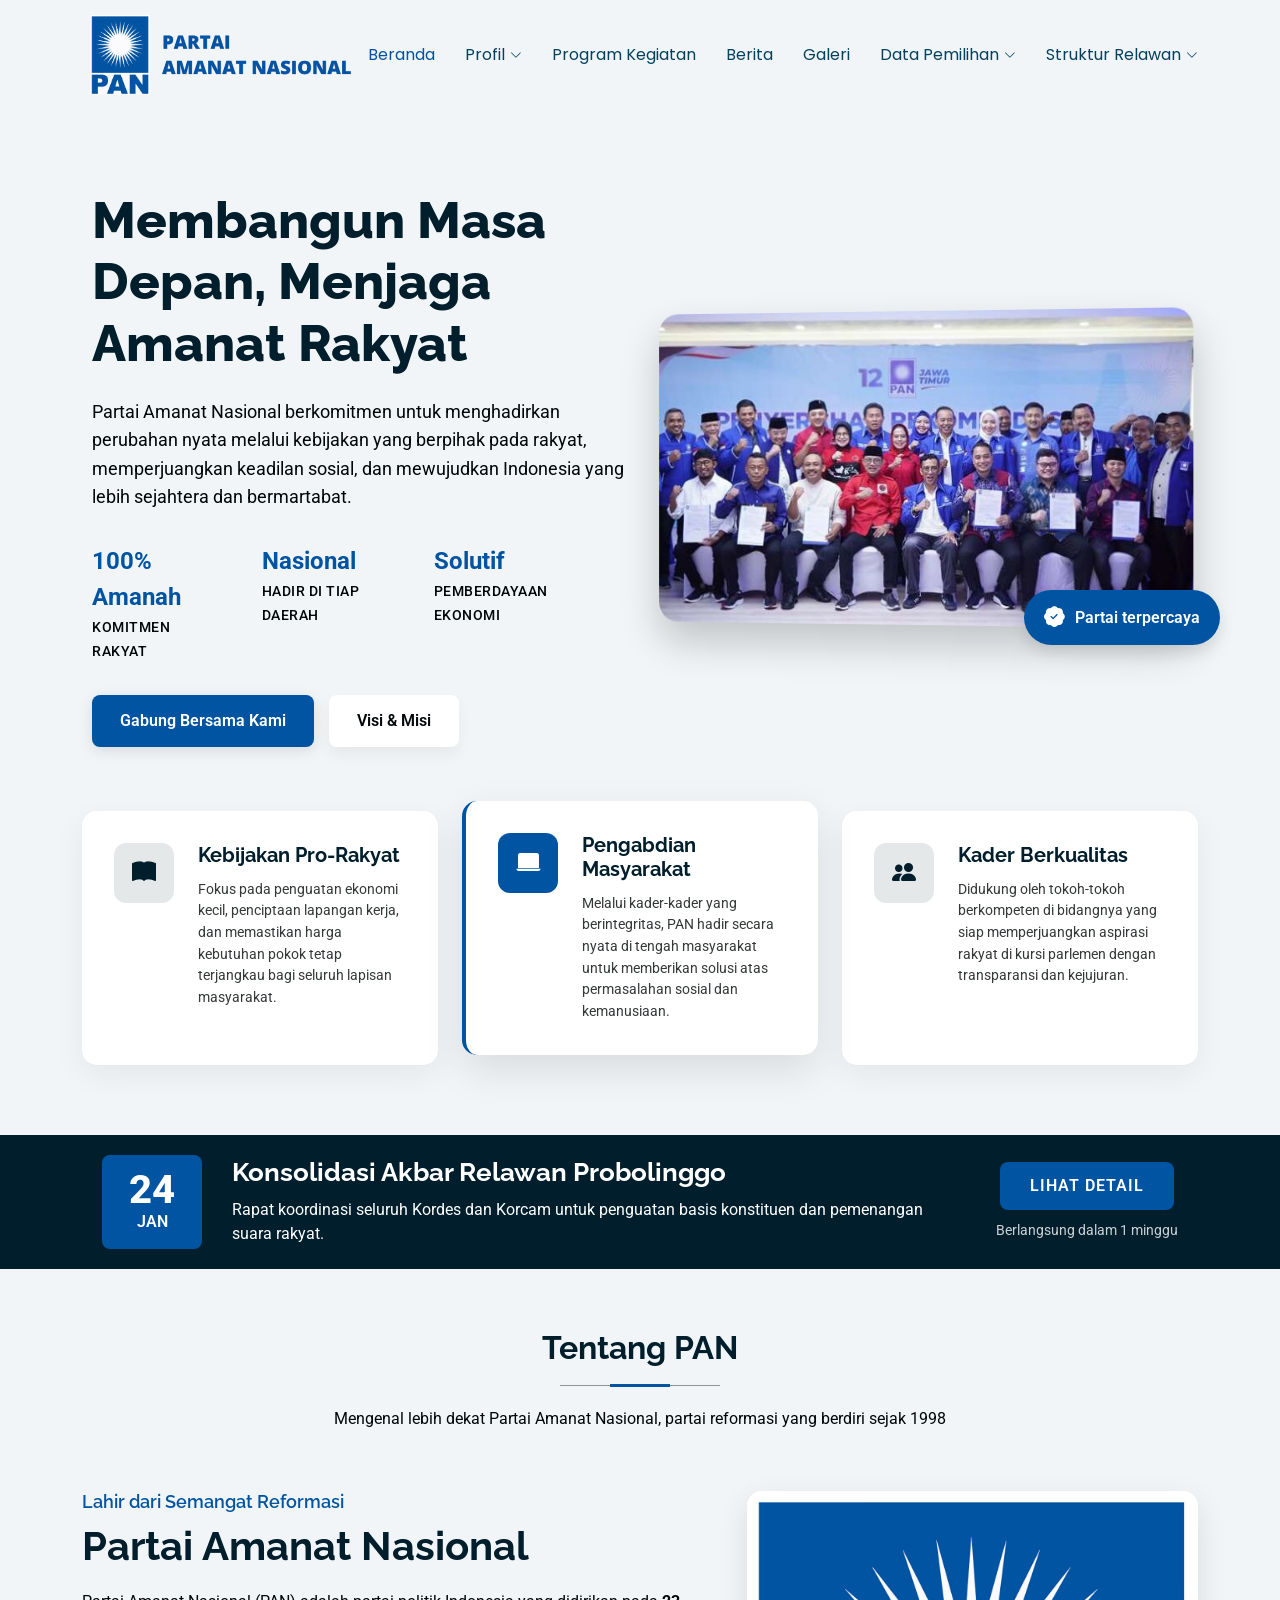
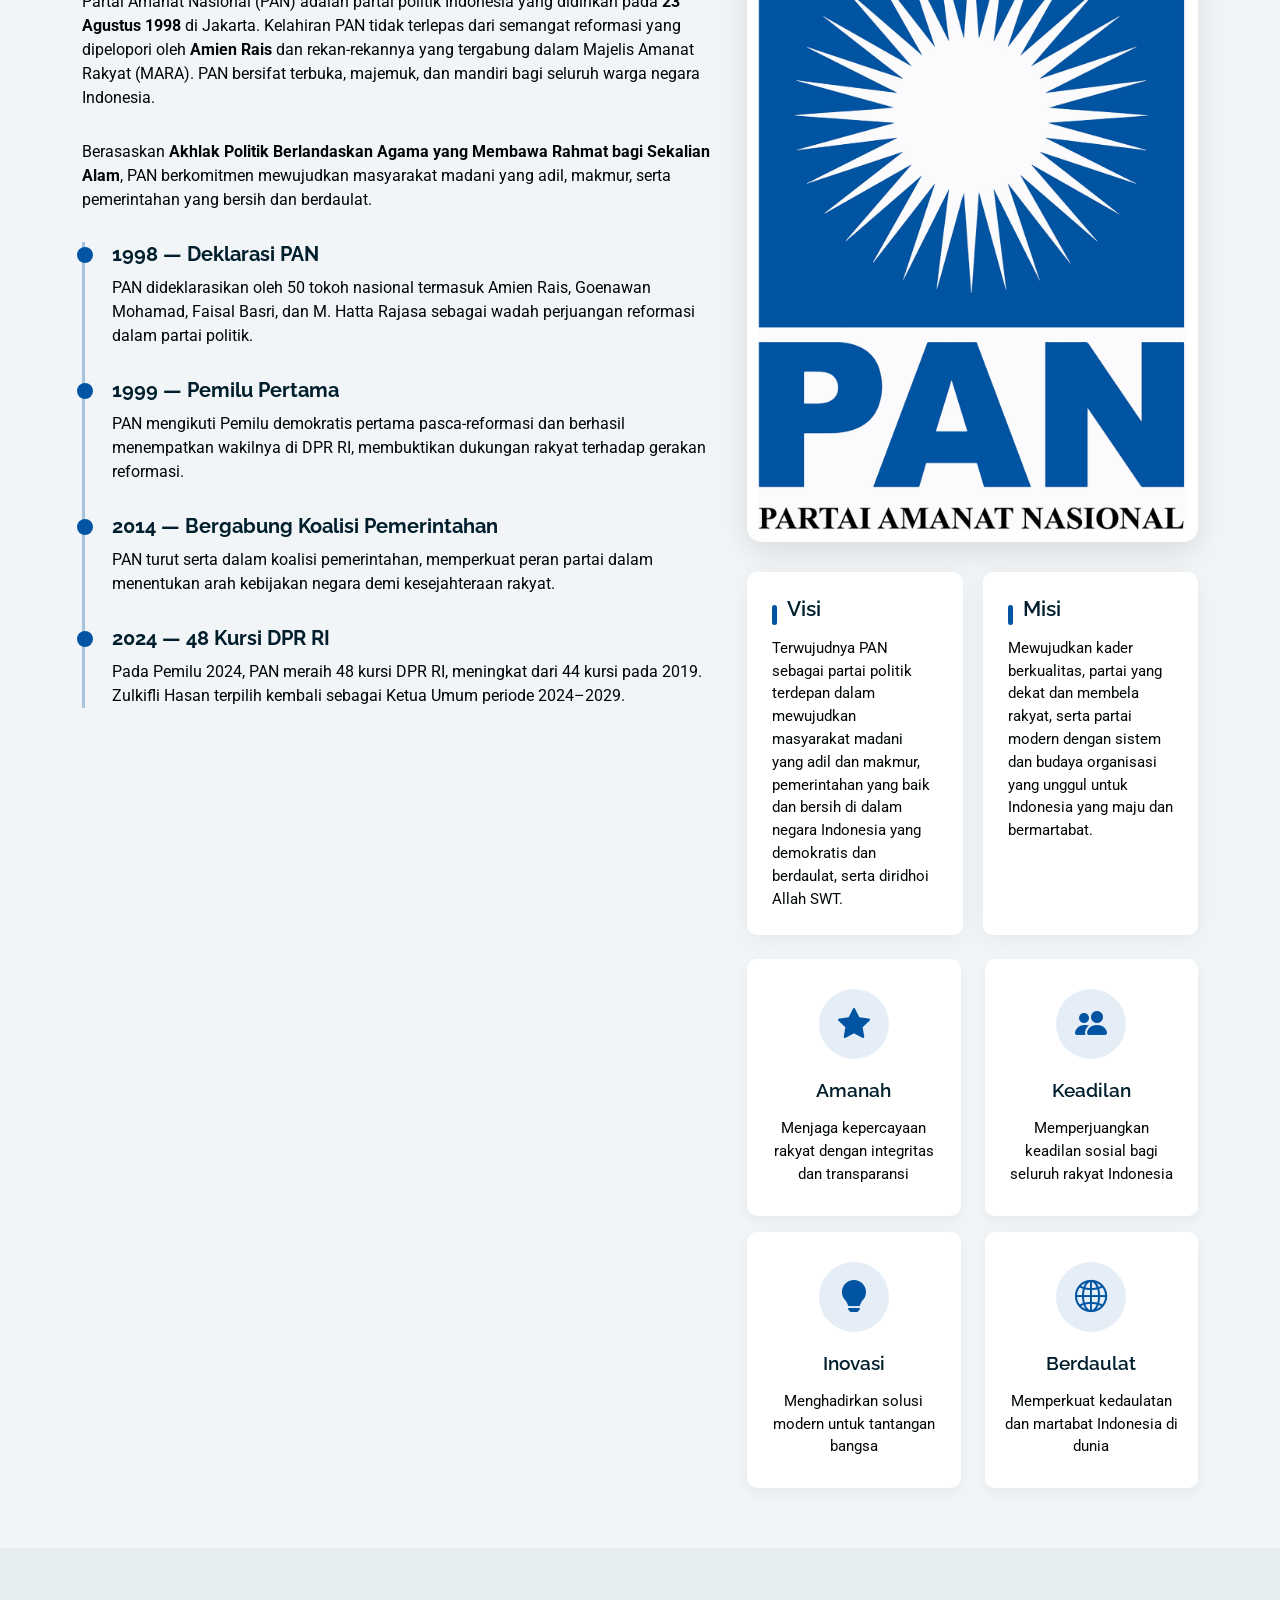
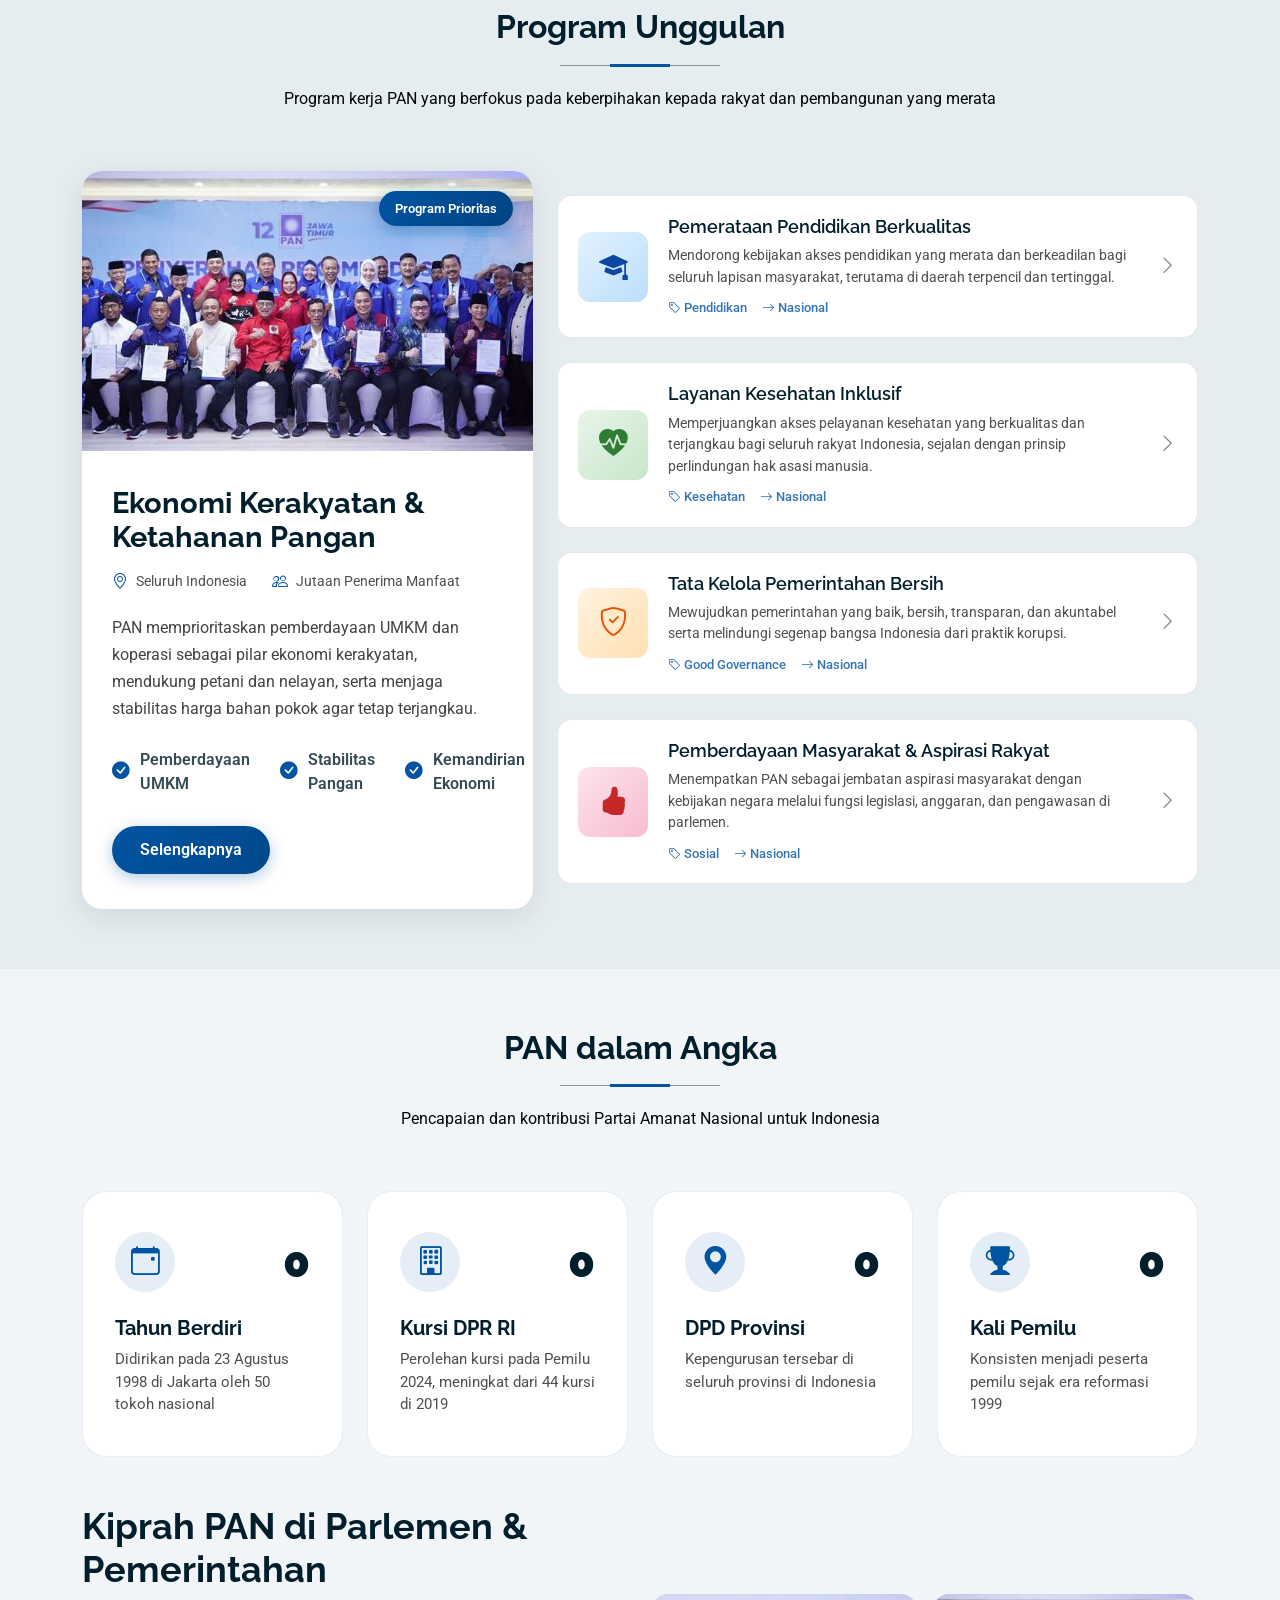
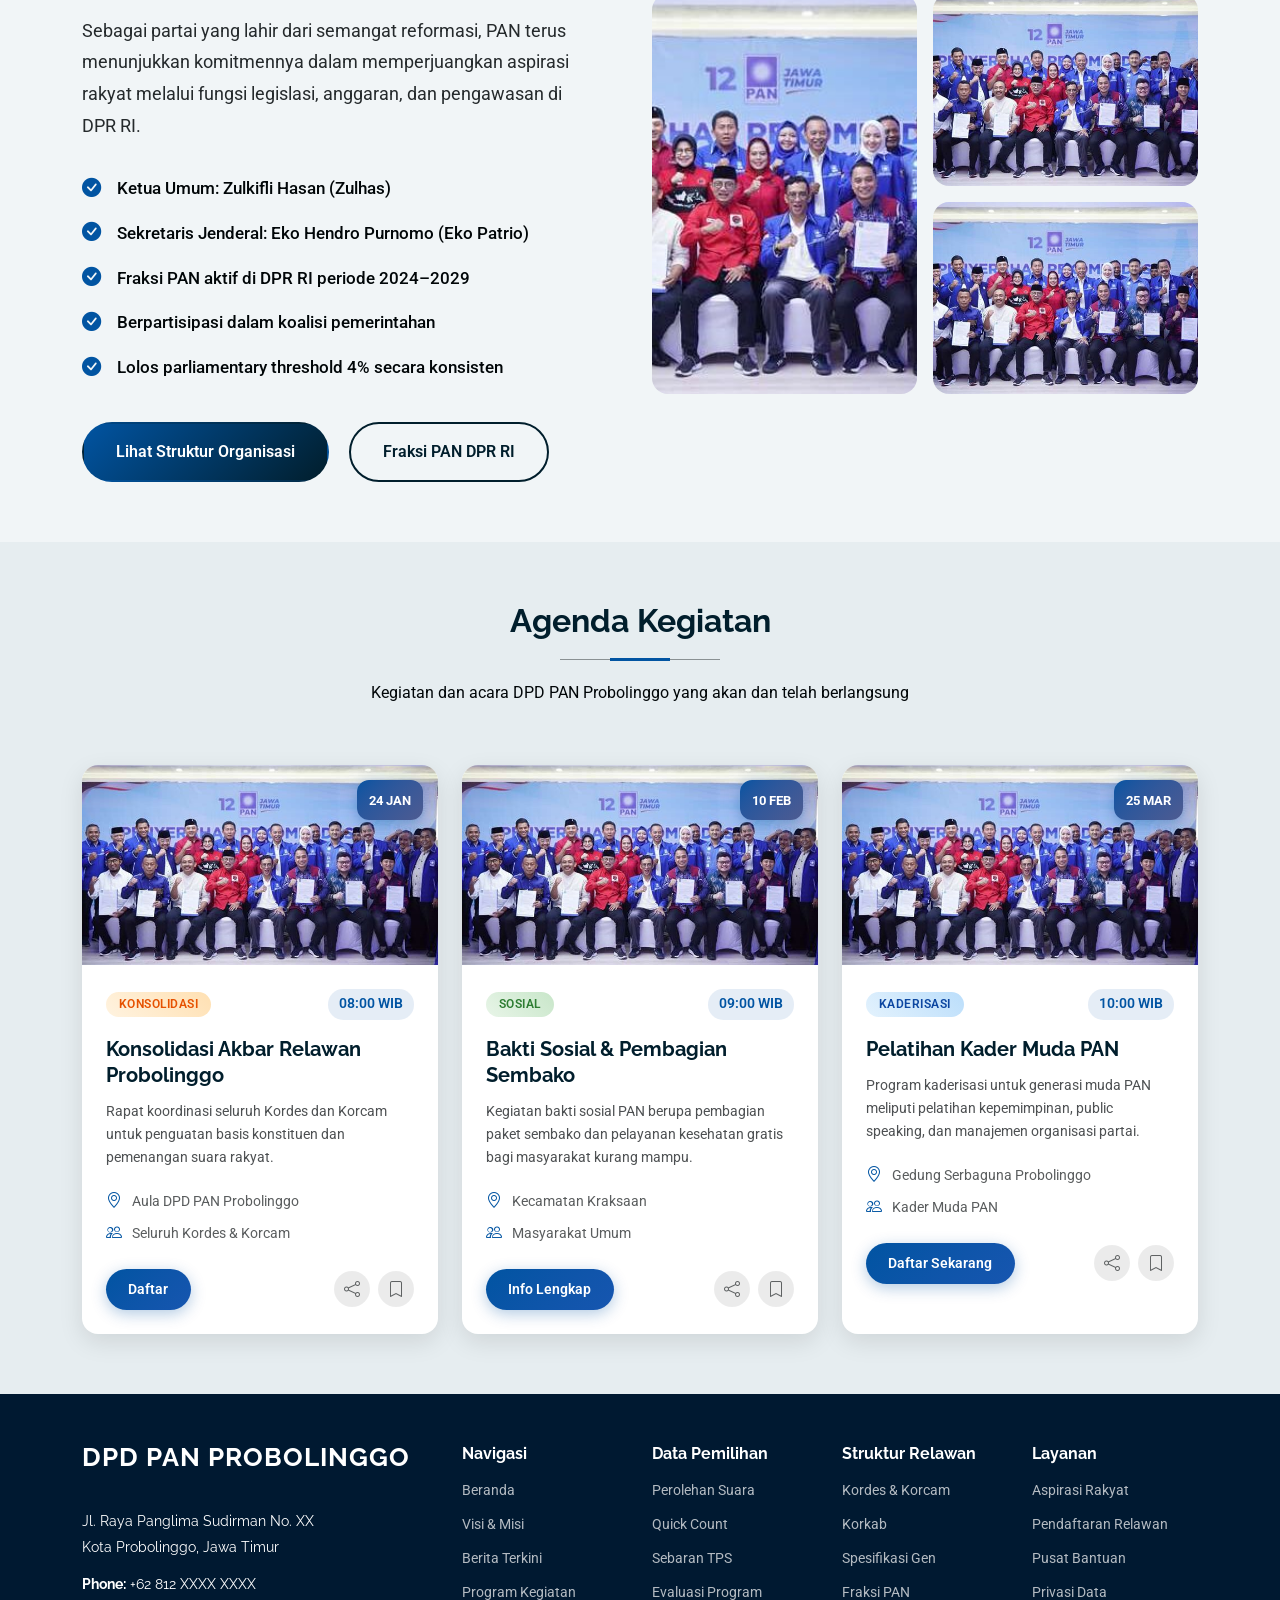
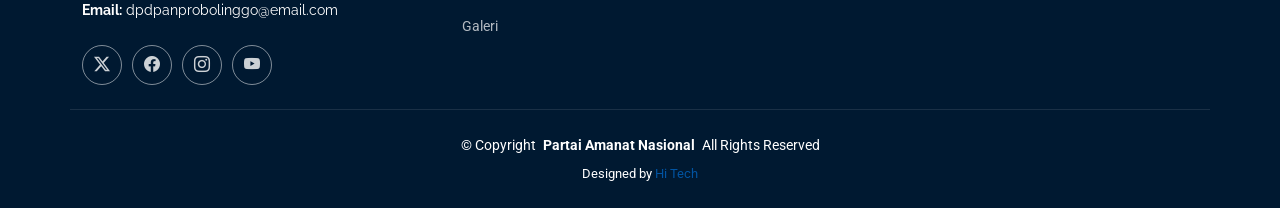
==== commit c0329c58: "feat: tambah halaman evaluasi-program, perolehan-suara, sebaran-tps, quick-count + fix global nav li" ====
--- a/index.html
+++ b/index.html
@@ -5,8 +5,8 @@
     <meta charset="utf-8">
     <meta content="width=device-width, initial-scale=1.0" name="viewport">
     <title>Beranda - Partai Amanat Nasional</title>
-    <meta name="description" content="">
-    <meta name="keywords" content="">
+    <meta name="description" content="Website resmi DPD Partai Amanat Nasional (PAN) Probolinggo. Informasi sejarah, visi misi, program kerja, struktur organisasi, berita, dan agenda kegiatan PAN.">
+    <meta name="keywords" content="PAN, Partai Amanat Nasional, DPD PAN Probolinggo, partai politik Indonesia, reformasi, Zulkifli Hasan">
 
     <!-- Favicons -->
     <link rel="apple-touch-icon" sizes="180x180" href="/assets/img/favicon/apple-touch-icon.png">
@@ -44,22 +44,22 @@
 
                     <li class="dropdown"><a href="#"><span>Profil</span> <i class="bi bi-chevron-down toggle-dropdown"></i></a>
                         <ul>
-                            <li><a href="oncoming.html">Visi & Misi</a></li>
-                            <li><a href="oncoming.html">Fraksi PAN</a></li>
-                            <li><a href="oncoming.html">Kontak Kami</a></li>
+                            <li><a href="visimisi.html">Visi & Misi</a></li>
+                            <li><a href="fraksi.html">Fraksi PAN</a></li>
+                            <li><a href="kontak.html">Kontak Kami</a></li>
                         </ul>
                     </li>
 
-                    <li><a href="oncoming.html">Program Kegiatan</a></li>
+                    <li><a href="program.html">Program Kegiatan</a></li>
                     <li><a href="berita.html">Berita</a></li>
-                    <li><a href="oncoming.html">Galeri</a></li>
+                    <li><a href="galeri.html">Galeri</a></li>
 
                     <li class="dropdown"><a href="#"><span>Data Pemilihan</span> <i class="bi bi-chevron-down toggle-dropdown"></i></a>
                         <ul>
-                            <li><a href="oncoming.html">Perolehan Suara</a></li>
-                            <li><a href="oncoming.html">Quick Count</a></li>
-                            <li><a href="oncoming.html">Sebaran Daerah (TPS Probolinggo)</a></li>
-                            <li><a href="oncoming.html">Evaluasi Program</a></li>
+                            <li><a href="perolehan-suara.html">Perolehan Suara</a></li>
+                            <li><a href="quick-count.html">Quick Count</a></li>
+                            <li><a href="sebaran-tps.html">Sebaran Daerah (TPS Probolinggo)</a></li>
+                            <li><a href="evaluasi-program.html">Evaluasi Program</a></li>
                         </ul>
                     </li>
 
@@ -180,6 +180,495 @@
             </div>
 
         </section><!-- /Hero Section -->
+
+        <!-- About Section -->
+        <section id="about" class="about section">
+
+            <div class="container" data-aos="fade-up">
+
+                <div class="section-title">
+                    <h2>Tentang PAN</h2>
+                    <p>Mengenal lebih dekat Partai Amanat Nasional, partai reformasi yang berdiri sejak 1998</p>
+                </div>
+
+                <div class="row gy-4">
+                    <div class="col-lg-7" data-aos="fade-right" data-aos-delay="100">
+                        <div class="about-content">
+                            <h3>Lahir dari Semangat Reformasi</h3>
+                            <h2>Partai Amanat Nasional</h2>
+                            <p>Partai Amanat Nasional (PAN) adalah partai politik Indonesia yang didirikan pada <strong>23 Agustus 1998</strong> di Jakarta. Kelahiran PAN tidak terlepas dari semangat reformasi yang dipelopori oleh <strong>Amien Rais</strong> dan rekan-rekannya yang tergabung dalam Majelis Amanat Rakyat (MARA). PAN bersifat terbuka, majemuk, dan mandiri bagi seluruh warga negara Indonesia.</p>
+                            <p>Berasaskan <strong>Akhlak Politik Berlandaskan Agama yang Membawa Rahmat bagi Sekalian Alam</strong>, PAN berkomitmen mewujudkan masyarakat madani yang adil, makmur, serta pemerintahan yang bersih dan berdaulat.</p>
+
+                            <div class="timeline mt-4">
+                                <div class="timeline-item">
+                                    <div class="timeline-dot"></div>
+                                    <div class="timeline-content">
+                                        <h4>1998 — Deklarasi PAN</h4>
+                                        <p>PAN dideklarasikan oleh 50 tokoh nasional termasuk Amien Rais, Goenawan Mohamad, Faisal Basri, dan M. Hatta Rajasa sebagai wadah perjuangan reformasi dalam partai politik.</p>
+                                    </div>
+                                </div>
+                                <div class="timeline-item">
+                                    <div class="timeline-dot"></div>
+                                    <div class="timeline-content">
+                                        <h4>1999 — Pemilu Pertama</h4>
+                                        <p>PAN mengikuti Pemilu demokratis pertama pasca-reformasi dan berhasil menempatkan wakilnya di DPR RI, membuktikan dukungan rakyat terhadap gerakan reformasi.</p>
+                                    </div>
+                                </div>
+                                <div class="timeline-item">
+                                    <div class="timeline-dot"></div>
+                                    <div class="timeline-content">
+                                        <h4>2014 — Bergabung Koalisi Pemerintahan</h4>
+                                        <p>PAN turut serta dalam koalisi pemerintahan, memperkuat peran partai dalam menentukan arah kebijakan negara demi kesejahteraan rakyat.</p>
+                                    </div>
+                                </div>
+                                <div class="timeline-item">
+                                    <div class="timeline-dot"></div>
+                                    <div class="timeline-content">
+                                        <h4>2024 — 48 Kursi DPR RI</h4>
+                                        <p>Pada Pemilu 2024, PAN meraih 48 kursi DPR RI, meningkat dari 44 kursi pada 2019. Zulkifli Hasan terpilih kembali sebagai Ketua Umum periode 2024–2029.</p>
+                                    </div>
+                                </div>
+                            </div>
+                        </div>
+                    </div>
+
+                    <div class="col-lg-5" data-aos="fade-left" data-aos-delay="200">
+                        <div class="about-image">
+                            <img src="assets/img/logo_pan.png" alt="Logo Partai Amanat Nasional" class="img-fluid" style="border-radius: 15px;">
+
+                            <div class="mission-vision">
+                                <div class="mission">
+                                    <h3>Visi</h3>
+                                    <p>Terwujudnya PAN sebagai partai politik terdepan dalam mewujudkan masyarakat madani yang adil dan makmur, pemerintahan yang baik dan bersih di dalam negara Indonesia yang demokratis dan berdaulat, serta diridhoi Allah SWT.</p>
+                                </div>
+                                <div class="vision">
+                                    <h3>Misi</h3>
+                                    <p>Mewujudkan kader berkualitas, partai yang dekat dan membela rakyat, serta partai modern dengan sistem dan budaya organisasi yang unggul untuk Indonesia yang maju dan bermartabat.</p>
+                                </div>
+                            </div>
+                        </div>
+
+                        <div class="core-values mt-4">
+                            <div class="row gy-3">
+                                <div class="col-6">
+                                    <div class="value-card">
+                                        <div class="value-icon"><i class="bi bi-star-fill"></i></div>
+                                        <h4>Amanah</h4>
+                                        <p>Menjaga kepercayaan rakyat dengan integritas dan transparansi</p>
+                                    </div>
+                                </div>
+                                <div class="col-6">
+                                    <div class="value-card">
+                                        <div class="value-icon"><i class="bi bi-people-fill"></i></div>
+                                        <h4>Keadilan</h4>
+                                        <p>Memperjuangkan keadilan sosial bagi seluruh rakyat Indonesia</p>
+                                    </div>
+                                </div>
+                                <div class="col-6">
+                                    <div class="value-card">
+                                        <div class="value-icon"><i class="bi bi-lightbulb-fill"></i></div>
+                                        <h4>Inovasi</h4>
+                                        <p>Menghadirkan solusi modern untuk tantangan bangsa</p>
+                                    </div>
+                                </div>
+                                <div class="col-6">
+                                    <div class="value-card">
+                                        <div class="value-icon"><i class="bi bi-globe2"></i></div>
+                                        <h4>Berdaulat</h4>
+                                        <p>Memperkuat kedaulatan dan martabat Indonesia di dunia</p>
+                                    </div>
+                                </div>
+                            </div>
+                        </div>
+                    </div>
+                </div>
+
+            </div>
+
+        </section><!-- /About Section -->
+
+        <!-- Featured Programs Section -->
+        <section id="featured-programs" class="featured-programs section light-background">
+
+            <div class="container" data-aos="fade-up">
+
+                <div class="section-title">
+                    <h2>Program Unggulan</h2>
+                    <p>Program kerja PAN yang berfokus pada keberpihakan kepada rakyat dan pembangunan yang merata</p>
+                </div>
+
+                <div class="row gy-4">
+                    <div class="col-lg-5" data-aos="fade-right" data-aos-delay="100">
+                        <div class="program-banner">
+                            <div class="banner-image">
+                                <img src="assets/img/hero.jpg" alt="Program Ekonomi Kerakyatan">
+                                <span class="banner-badge">Program Prioritas</span>
+                            </div>
+                            <div class="banner-info">
+                                <div class="program-header">
+                                    <h3>Ekonomi Kerakyatan & Ketahanan Pangan</h3>
+                                    <div class="program-stats">
+                                        <span><i class="bi bi-geo-alt"></i> Seluruh Indonesia</span>
+                                        <span><i class="bi bi-people"></i> Jutaan Penerima Manfaat</span>
+                                    </div>
+                                </div>
+                                <p>PAN memprioritaskan pemberdayaan UMKM dan koperasi sebagai pilar ekonomi kerakyatan, mendukung petani dan nelayan, serta menjaga stabilitas harga bahan pokok agar tetap terjangkau.</p>
+                                <div class="program-details">
+                                    <div class="detail-item">
+                                        <i class="bi bi-check-circle-fill"></i>
+                                        <span>Pemberdayaan UMKM</span>
+                                    </div>
+                                    <div class="detail-item">
+                                        <i class="bi bi-check-circle-fill"></i>
+                                        <span>Stabilitas Pangan</span>
+                                    </div>
+                                    <div class="detail-item">
+                                        <i class="bi bi-check-circle-fill"></i>
+                                        <span>Kemandirian Ekonomi</span>
+                                    </div>
+                                </div>
+                                <a href="#" class="discover-btn">Selengkapnya</a>
+                            </div>
+                        </div>
+                    </div>
+
+                    <div class="col-lg-7" data-aos="fade-left" data-aos-delay="200">
+                        <div class="programs-grid">
+                            <div class="row gy-4">
+                                <div class="col-12">
+                                    <div class="program-item">
+                                        <div class="item-icon" style="background: linear-gradient(135deg, #e3f2fd, #bbdefb); display:flex; align-items:center; justify-content:center;">
+                                            <i class="bi bi-mortarboard-fill" style="font-size:1.8rem; color:#0d47a1;"></i>
+                                        </div>
+                                        <div class="item-content">
+                                            <h4>Pemerataan Pendidikan Berkualitas</h4>
+                                            <p>Mendorong kebijakan akses pendidikan yang merata dan berkeadilan bagi seluruh lapisan masyarakat, terutama di daerah terpencil dan tertinggal.</p>
+                                            <div class="meta-info">
+                                                <span><i class="bi bi-tag"></i> Pendidikan</span>
+                                                <span><i class="bi bi-arrow-right"></i> Nasional</span>
+                                            </div>
+                                        </div>
+                                        <div class="item-arrow"><i class="bi bi-chevron-right"></i></div>
+                                    </div>
+                                </div>
+                                <div class="col-12">
+                                    <div class="program-item">
+                                        <div class="item-icon" style="background: linear-gradient(135deg, #e8f5e9, #c8e6c9); display:flex; align-items:center; justify-content:center;">
+                                            <i class="bi bi-heart-pulse-fill" style="font-size:1.8rem; color:#2e7d32;"></i>
+                                        </div>
+                                        <div class="item-content">
+                                            <h4>Layanan Kesehatan Inklusif</h4>
+                                            <p>Memperjuangkan akses pelayanan kesehatan yang berkualitas dan terjangkau bagi seluruh rakyat Indonesia, sejalan dengan prinsip perlindungan hak asasi manusia.</p>
+                                            <div class="meta-info">
+                                                <span><i class="bi bi-tag"></i> Kesehatan</span>
+                                                <span><i class="bi bi-arrow-right"></i> Nasional</span>
+                                            </div>
+                                        </div>
+                                        <div class="item-arrow"><i class="bi bi-chevron-right"></i></div>
+                                    </div>
+                                </div>
+                                <div class="col-12">
+                                    <div class="program-item">
+                                        <div class="item-icon" style="background: linear-gradient(135deg, #fff3e0, #ffe0b2); display:flex; align-items:center; justify-content:center;">
+                                            <i class="bi bi-shield-check" style="font-size:1.8rem; color:#e65100;"></i>
+                                        </div>
+                                        <div class="item-content">
+                                            <h4>Tata Kelola Pemerintahan Bersih</h4>
+                                            <p>Mewujudkan pemerintahan yang baik, bersih, transparan, dan akuntabel serta melindungi segenap bangsa Indonesia dari praktik korupsi.</p>
+                                            <div class="meta-info">
+                                                <span><i class="bi bi-tag"></i> Good Governance</span>
+                                                <span><i class="bi bi-arrow-right"></i> Nasional</span>
+                                            </div>
+                                        </div>
+                                        <div class="item-arrow"><i class="bi bi-chevron-right"></i></div>
+                                    </div>
+                                </div>
+                                <div class="col-12">
+                                    <div class="program-item">
+                                        <div class="item-icon" style="background: linear-gradient(135deg, #fce4ec, #f8bbd0); display:flex; align-items:center; justify-content:center;">
+                                            <i class="bi bi-hand-thumbs-up-fill" style="font-size:1.8rem; color:#c62828;"></i>
+                                        </div>
+                                        <div class="item-content">
+                                            <h4>Pemberdayaan Masyarakat & Aspirasi Rakyat</h4>
+                                            <p>Menempatkan PAN sebagai jembatan aspirasi masyarakat dengan kebijakan negara melalui fungsi legislasi, anggaran, dan pengawasan di parlemen.</p>
+                                            <div class="meta-info">
+                                                <span><i class="bi bi-tag"></i> Sosial</span>
+                                                <span><i class="bi bi-arrow-right"></i> Nasional</span>
+                                            </div>
+                                        </div>
+                                        <div class="item-arrow"><i class="bi bi-chevron-right"></i></div>
+                                    </div>
+                                </div>
+                            </div>
+                        </div>
+                    </div>
+                </div>
+
+            </div>
+
+        </section><!-- /Featured Programs Section -->
+
+        <!-- Stats Section -->
+        <section id="stats" class="stats section">
+
+            <div class="container" data-aos="fade-up">
+
+                <div class="section-title">
+                    <h2>PAN dalam Angka</h2>
+                    <p>Pencapaian dan kontribusi Partai Amanat Nasional untuk Indonesia</p>
+                </div>
+
+                <div class="row gy-4 justify-content-center">
+                    <div class="col-lg-3 col-md-6" data-aos="fade-up" data-aos-delay="100">
+                        <div class="metric-card">
+                            <div class="metric-header">
+                                <div class="metric-icon-wrapper">
+                                    <i class="bi bi-calendar-event"></i>
+                                </div>
+                                <div class="metric-value">
+                                    <span class="purecounter" data-purecounter-start="0" data-purecounter-end="1998" data-purecounter-duration="1">1998</span>
+                                </div>
+                            </div>
+                            <div class="metric-info">
+                                <h4>Tahun Berdiri</h4>
+                                <p>Didirikan pada 23 Agustus 1998 di Jakarta oleh 50 tokoh nasional</p>
+                            </div>
+                        </div>
+                    </div>
+                    <div class="col-lg-3 col-md-6" data-aos="fade-up" data-aos-delay="200">
+                        <div class="metric-card">
+                            <div class="metric-header">
+                                <div class="metric-icon-wrapper">
+                                    <i class="bi bi-building"></i>
+                                </div>
+                                <div class="metric-value">
+                                    <span class="purecounter" data-purecounter-start="0" data-purecounter-end="48" data-purecounter-duration="1">48</span>
+                                </div>
+                            </div>
+                            <div class="metric-info">
+                                <h4>Kursi DPR RI</h4>
+                                <p>Perolehan kursi pada Pemilu 2024, meningkat dari 44 kursi di 2019</p>
+                            </div>
+                        </div>
+                    </div>
+                    <div class="col-lg-3 col-md-6" data-aos="fade-up" data-aos-delay="300">
+                        <div class="metric-card">
+                            <div class="metric-header">
+                                <div class="metric-icon-wrapper">
+                                    <i class="bi bi-geo-alt-fill"></i>
+                                </div>
+                                <div class="metric-value">
+                                    <span class="purecounter" data-purecounter-start="0" data-purecounter-end="34" data-purecounter-duration="1">34</span>
+                                </div>
+                            </div>
+                            <div class="metric-info">
+                                <h4>DPD Provinsi</h4>
+                                <p>Kepengurusan tersebar di seluruh provinsi di Indonesia</p>
+                            </div>
+                        </div>
+                    </div>
+                    <div class="col-lg-3 col-md-6" data-aos="fade-up" data-aos-delay="400">
+                        <div class="metric-card">
+                            <div class="metric-header">
+                                <div class="metric-icon-wrapper">
+                                    <i class="bi bi-trophy-fill"></i>
+                                </div>
+                                <div class="metric-value">
+                                    <span class="purecounter" data-purecounter-start="0" data-purecounter-end="7" data-purecounter-duration="1">7</span>
+                                </div>
+                            </div>
+                            <div class="metric-info">
+                                <h4>Kali Pemilu</h4>
+                                <p>Konsisten menjadi peserta pemilu sejak era reformasi 1999</p>
+                            </div>
+                        </div>
+                    </div>
+                </div>
+
+                <!-- Highlights Sub-section -->
+                <div class="highlights-section mt-5" data-aos="fade-up" data-aos-delay="200">
+                    <div class="row align-items-center">
+                        <div class="col-lg-6">
+                            <div class="highlights-content">
+                                <h3 class="highlights-title">Kiprah PAN di Parlemen & Pemerintahan</h3>
+                                <p class="highlights-text">Sebagai partai yang lahir dari semangat reformasi, PAN terus menunjukkan komitmennya dalam memperjuangkan aspirasi rakyat melalui fungsi legislasi, anggaran, dan pengawasan di DPR RI.</p>
+
+                                <div class="highlights-features">
+                                    <div class="feature-item">
+                                        <i class="bi bi-check-circle-fill"></i>
+                                        <span>Ketua Umum: Zulkifli Hasan (Zulhas)</span>
+                                    </div>
+                                    <div class="feature-item">
+                                        <i class="bi bi-check-circle-fill"></i>
+                                        <span>Sekretaris Jenderal: Eko Hendro Purnomo (Eko Patrio)</span>
+                                    </div>
+                                    <div class="feature-item">
+                                        <i class="bi bi-check-circle-fill"></i>
+                                        <span>Fraksi PAN aktif di DPR RI periode 2024–2029</span>
+                                    </div>
+                                    <div class="feature-item">
+                                        <i class="bi bi-check-circle-fill"></i>
+                                        <span>Berpartisipasi dalam koalisi pemerintahan</span>
+                                    </div>
+                                    <div class="feature-item">
+                                        <i class="bi bi-check-circle-fill"></i>
+                                        <span>Lolos parliamentary threshold 4% secara konsisten</span>
+                                    </div>
+                                </div>
+
+                                <div class="highlights-cta">
+                                    <a href="oncoming.html" class="cta-btn primary">Lihat Struktur Organisasi</a>
+                                    <a href="oncoming.html" class="cta-btn secondary">Fraksi PAN DPR RI</a>
+                                </div>
+                            </div>
+                        </div>
+                        <div class="col-lg-6" data-aos="fade-left" data-aos-delay="300">
+                            <div class="highlights-gallery">
+                                <div class="gallery-grid">
+                                    <div class="gallery-item large">
+                                        <img src="assets/img/hero.jpg" alt="Kegiatan PAN">
+                                        <div class="gallery-overlay">
+                                            <h5>Konsolidasi Nasional</h5>
+                                        </div>
+                                    </div>
+                                    <div class="gallery-item">
+                                        <img src="assets/img/hero.jpg" alt="Rapat PAN">
+                                        <div class="gallery-overlay">
+                                            <h6>Rapat Kerja</h6>
+                                        </div>
+                                    </div>
+                                    <div class="gallery-item">
+                                        <img src="assets/img/hero.jpg" alt="Bakti Sosial PAN">
+                                        <div class="gallery-overlay">
+                                            <h6>Bakti Sosial</h6>
+                                        </div>
+                                    </div>
+                                </div>
+                            </div>
+                        </div>
+                    </div>
+                </div>
+
+            </div>
+
+        </section><!-- /Stats Section -->
+
+        <!-- Events Section -->
+        <section id="events" class="events section light-background">
+
+            <div class="container" data-aos="fade-up">
+
+                <div class="section-title">
+                    <h2>Agenda Kegiatan</h2>
+                    <p>Kegiatan dan acara DPD PAN Probolinggo yang akan dan telah berlangsung</p>
+                </div>
+
+                <div class="row gy-4">
+                    <div class="col-lg-4 col-md-6" data-aos="fade-up" data-aos-delay="100">
+                        <div class="event-item">
+                            <div class="event-image">
+                                <img src="assets/img/hero.jpg" alt="Konsolidasi Relawan">
+                                <div class="event-date-overlay">
+                                    <span class="date">24 Jan</span>
+                                </div>
+                            </div>
+                            <div class="event-details">
+                                <div class="event-category">
+                                    <span class="badge community">Konsolidasi</span>
+                                    <span class="event-time">08:00 WIB</span>
+                                </div>
+                                <h3>Konsolidasi Akbar Relawan Probolinggo</h3>
+                                <p>Rapat koordinasi seluruh Kordes dan Korcam untuk penguatan basis konstituen dan pemenangan suara rakyat.</p>
+                                <div class="event-info">
+                                    <div class="info-row">
+                                        <i class="bi bi-geo-alt"></i> Aula DPD PAN Probolinggo
+                                    </div>
+                                    <div class="info-row">
+                                        <i class="bi bi-people"></i> Seluruh Kordes & Korcam
+                                    </div>
+                                </div>
+                                <div class="event-footer">
+                                    <a href="#" class="register-btn">Daftar</a>
+                                    <div class="event-share">
+                                        <i class="bi bi-share"></i>
+                                        <i class="bi bi-bookmark"></i>
+                                    </div>
+                                </div>
+                            </div>
+                        </div>
+                    </div>
+                    <div class="col-lg-4 col-md-6" data-aos="fade-up" data-aos-delay="200">
+                        <div class="event-item">
+                            <div class="event-image">
+                                <img src="assets/img/hero.jpg" alt="Bakti Sosial">
+                                <div class="event-date-overlay">
+                                    <span class="date">10 Feb</span>
+                                </div>
+                            </div>
+                            <div class="event-details">
+                                <div class="event-category">
+                                    <span class="badge sports">Sosial</span>
+                                    <span class="event-time">09:00 WIB</span>
+                                </div>
+                                <h3>Bakti Sosial & Pembagian Sembako</h3>
+                                <p>Kegiatan bakti sosial PAN berupa pembagian paket sembako dan pelayanan kesehatan gratis bagi masyarakat kurang mampu.</p>
+                                <div class="event-info">
+                                    <div class="info-row">
+                                        <i class="bi bi-geo-alt"></i> Kecamatan Kraksaan
+                                    </div>
+                                    <div class="info-row">
+                                        <i class="bi bi-people"></i> Masyarakat Umum
+                                    </div>
+                                </div>
+                                <div class="event-footer">
+                                    <a href="#" class="register-btn">Info Lengkap</a>
+                                    <div class="event-share">
+                                        <i class="bi bi-share"></i>
+                                        <i class="bi bi-bookmark"></i>
+                                    </div>
+                                </div>
+                            </div>
+                        </div>
+                    </div>
+                    <div class="col-lg-4 col-md-6" data-aos="fade-up" data-aos-delay="300">
+                        <div class="event-item">
+                            <div class="event-image">
+                                <img src="assets/img/hero.jpg" alt="Pelatihan Kader">
+                                <div class="event-date-overlay">
+                                    <span class="date">25 Mar</span>
+                                </div>
+                            </div>
+                            <div class="event-details">
+                                <div class="event-category">
+                                    <span class="badge academic">Kaderisasi</span>
+                                    <span class="event-time">10:00 WIB</span>
+                                </div>
+                                <h3>Pelatihan Kader Muda PAN</h3>
+                                <p>Program kaderisasi untuk generasi muda PAN meliputi pelatihan kepemimpinan, public speaking, dan manajemen organisasi partai.</p>
+                                <div class="event-info">
+                                    <div class="info-row">
+                                        <i class="bi bi-geo-alt"></i> Gedung Serbaguna Probolinggo
+                                    </div>
+                                    <div class="info-row">
+                                        <i class="bi bi-people"></i> Kader Muda PAN
+                                    </div>
+                                </div>
+                                <div class="event-footer">
+                                    <a href="#" class="register-btn">Daftar Sekarang</a>
+                                    <div class="event-share">
+                                        <i class="bi bi-share"></i>
+                                        <i class="bi bi-bookmark"></i>
+                                    </div>
+                                </div>
+                            </div>
+                        </div>
+                    </div>
+                </div>
+
+            </div>
+
+        </section><!-- /Events Section -->
+
     </main>
 
     <footer id="footer" class="footer position-relative dark-background">
@@ -220,8 +709,8 @@
                     <ul>
                         <li><a href="perolehan-suara.html">Perolehan Suara</a></li>
                         <li><a href="quick-count.html">Quick Count</a></li>
-                        <li><a href="sebaran-konstituen.html">Sebaran TPS</a></li>
-                        <li><a href="evaluasi.html">Evaluasi Program</a></li>
+                        <li><a href="sebaran-tps.html">Sebaran TPS</a></li>
+                        <li><a href="evaluasi-program.html">Evaluasi Program</a></li>
                     </ul>
                 </div>
 
@@ -278,4 +767,4 @@
 
 </body>
 
-</html>+</html>
--- a/assets/css/main.css
+++ b/assets/css/main.css
@@ -9360,3 +9360,22 @@
 .starter-section {
   /* Add your styles here */
 }
++ 
+ / *   G a l l e r y   S e c t i o n   * / + 
+ . g a l l e r y - i t e m   {   o v e r f l o w :   h i d d e n ;   b o r d e r - r a d i u s :   1 0 p x ;   p o s i t i o n :   r e l a t i v e ;   b o x - s h a d o w :   v a r ( - - s h a d o w - 2 ) ;   t r a n s i t i o n :   v a r ( - - m o t i o n - d u r a t i o n - f a s t ) ;   m a r g i n - b o t t o m :   3 0 p x ;   } + 
+ . g a l l e r y - i t e m   i m g   {   t r a n s i t i o n :   v a r ( - - m o t i o n - d u r a t i o n - f a s t ) ;   w i d t h :   1 0 0 % ;   o b j e c t - f i t :   c o v e r ;   a s p e c t - r a t i o :   4 / 3 ;   } + 
+ . g a l l e r y - i t e m : h o v e r   i m g   {   t r a n s f o r m :   s c a l e ( 1 . 1 ) ;   } + 
+ . g a l l e r y - i t e m   . g a l l e r y - l i n k s   {   p o s i t i o n :   a b s o l u t e ;   t o p :   0 ;   r i g h t :   0 ;   b o t t o m :   0 ;   l e f t :   0 ;   b a c k g r o u n d :   r g b a ( 0 ,   0 ,   0 ,   0 . 5 ) ;   o p a c i t y :   0 ;   t r a n s i t i o n :   v a r ( - - m o t i o n - d u r a t i o n - f a s t ) ;   d i s p l a y :   f l e x ;   a l i g n - i t e m s :   c e n t e r ;   j u s t i f y - c o n t e n t :   c e n t e r ;   } + 
+ . g a l l e r y - i t e m : h o v e r   . g a l l e r y - l i n k s   {   o p a c i t y :   1 ;   } + 
+ . g a l l e r y - i t e m   . g a l l e r y - l i n k s   a   {   c o l o r :   # f f f ;   f o n t - s i z e :   2 8 p x ;   b a c k g r o u n d :   v a r ( - - a c c e n t - c o l o r ) ;   p a d d i n g :   1 0 p x   1 5 p x ;   b o r d e r - r a d i u s :   5 0 % ;   d i s p l a y :   i n l i n e - f l e x ;   t r a n s i t i o n :   0 . 3 s ;   } + 
+ . g a l l e r y - i t e m   . g a l l e r y - l i n k s   a : h o v e r   {   b a c k g r o u n d :   v a r ( - - c o l o r - s u r f a c e - s t r o n g ) ;   } + 
+ 
